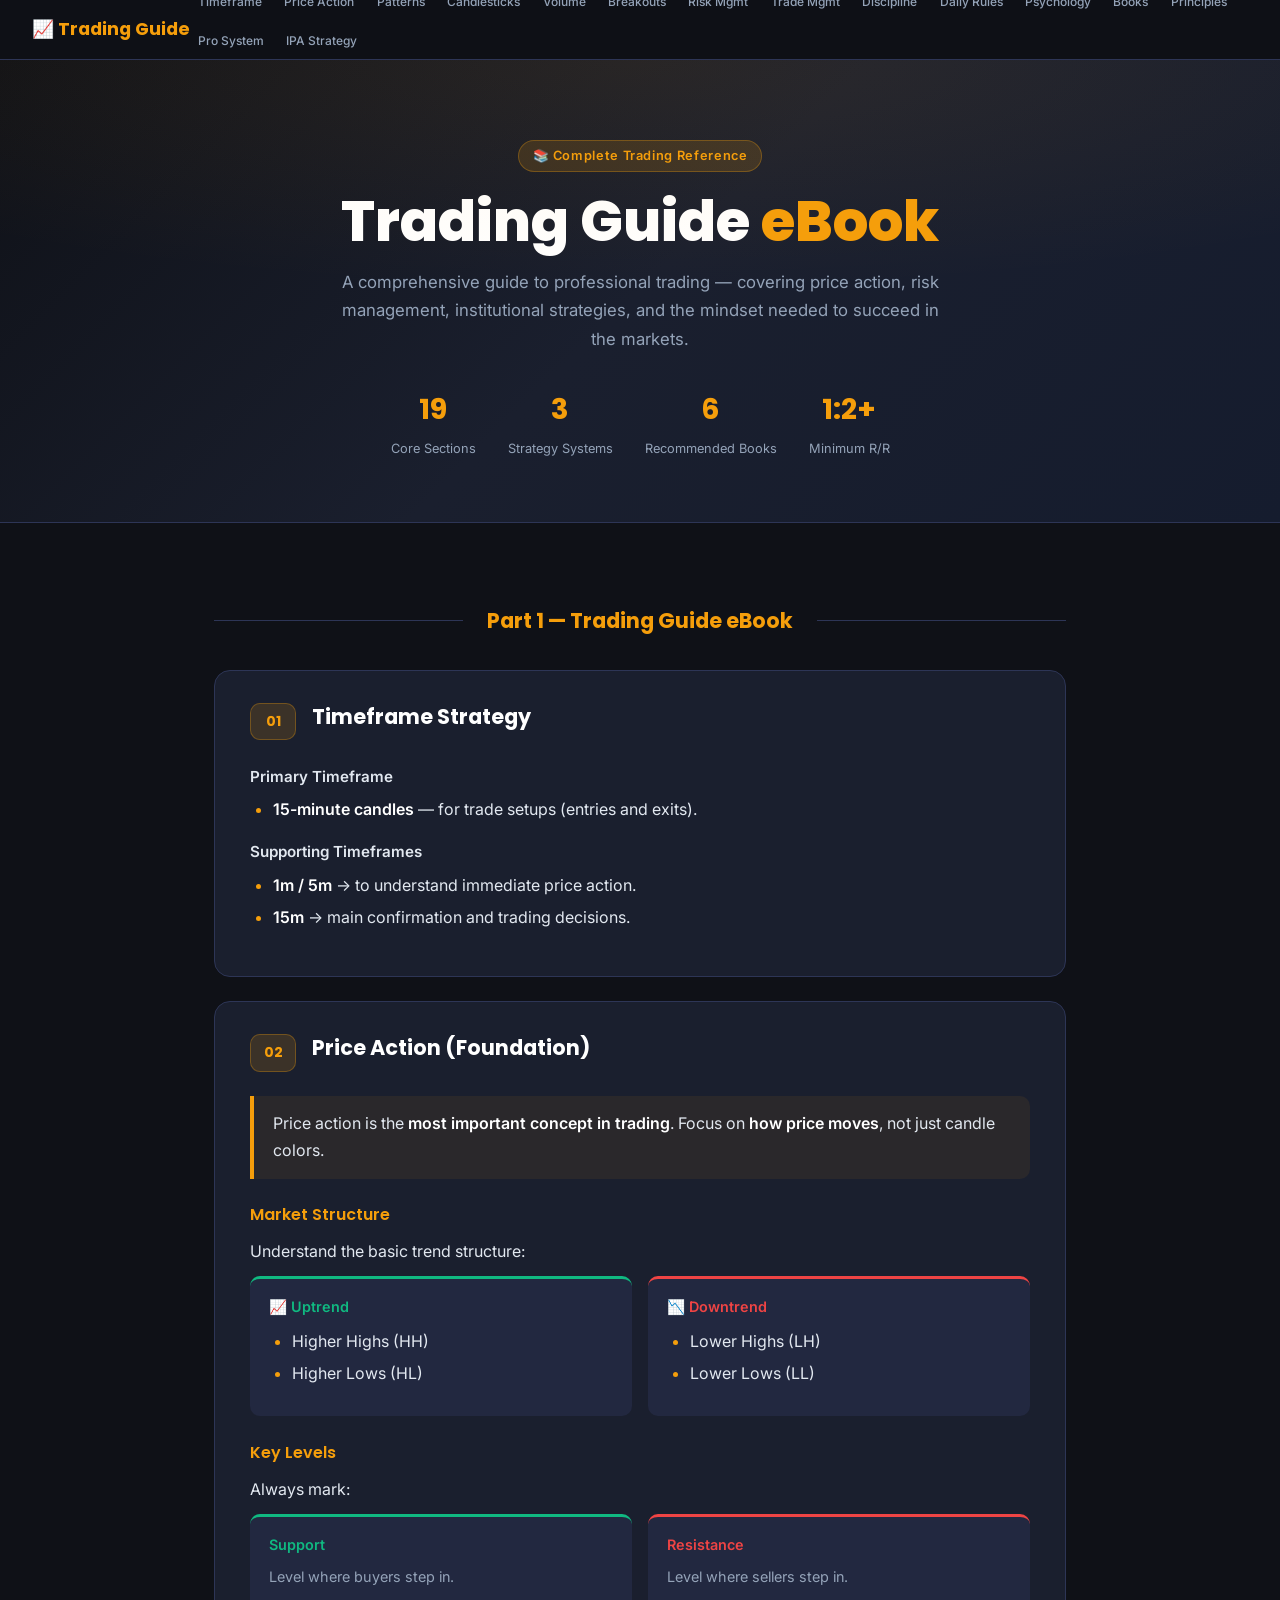
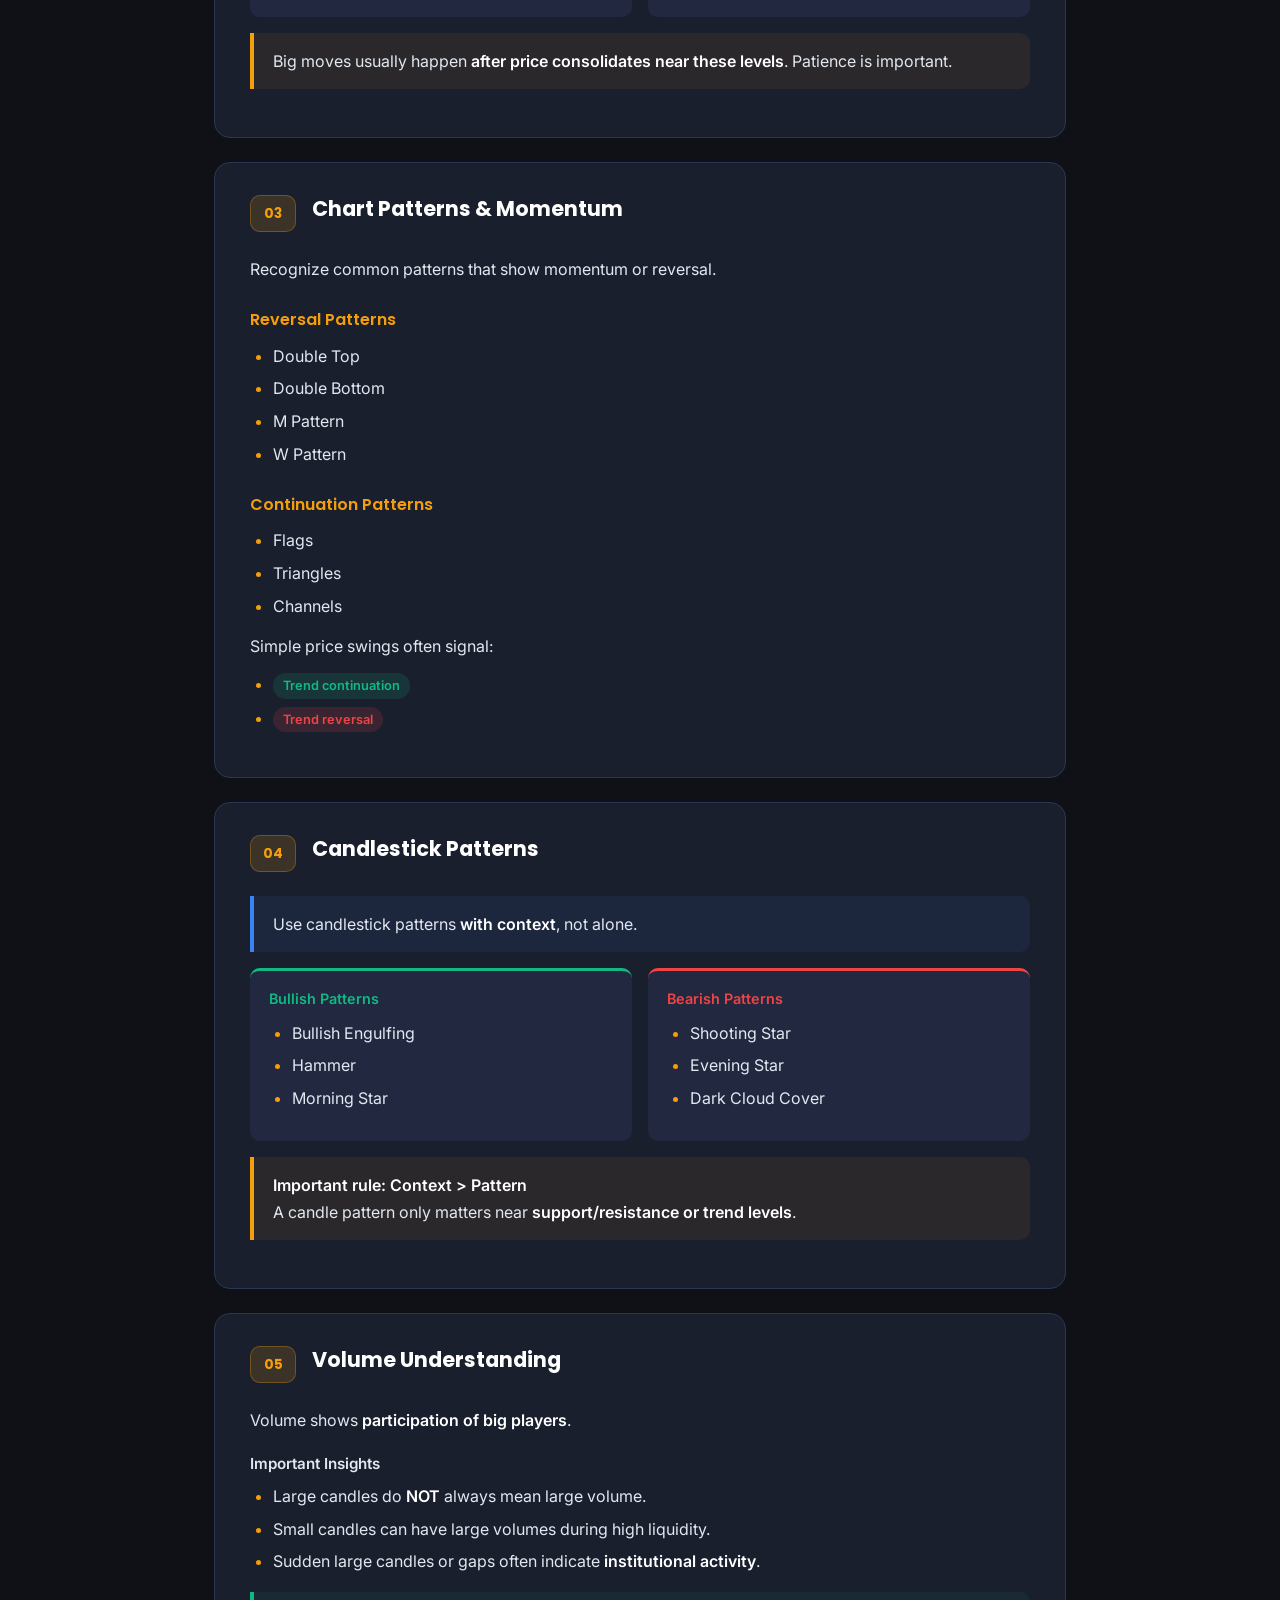
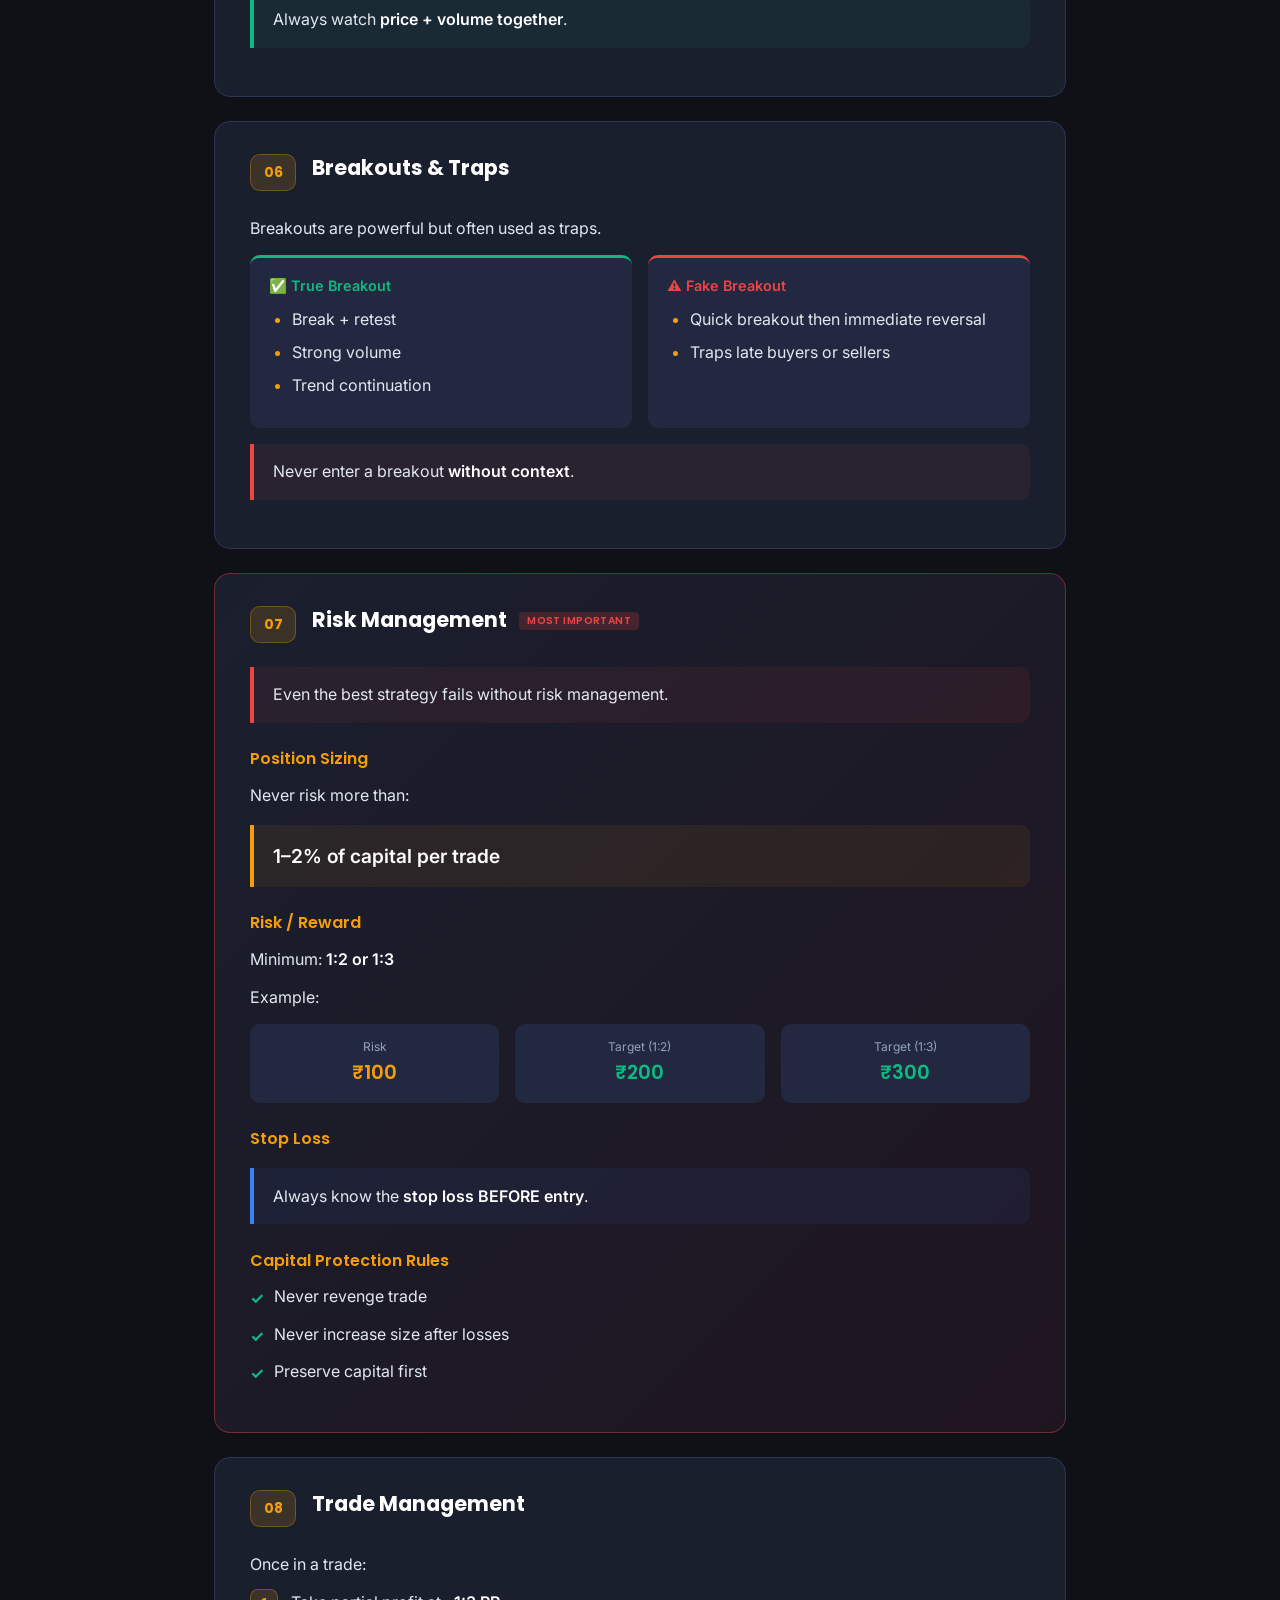
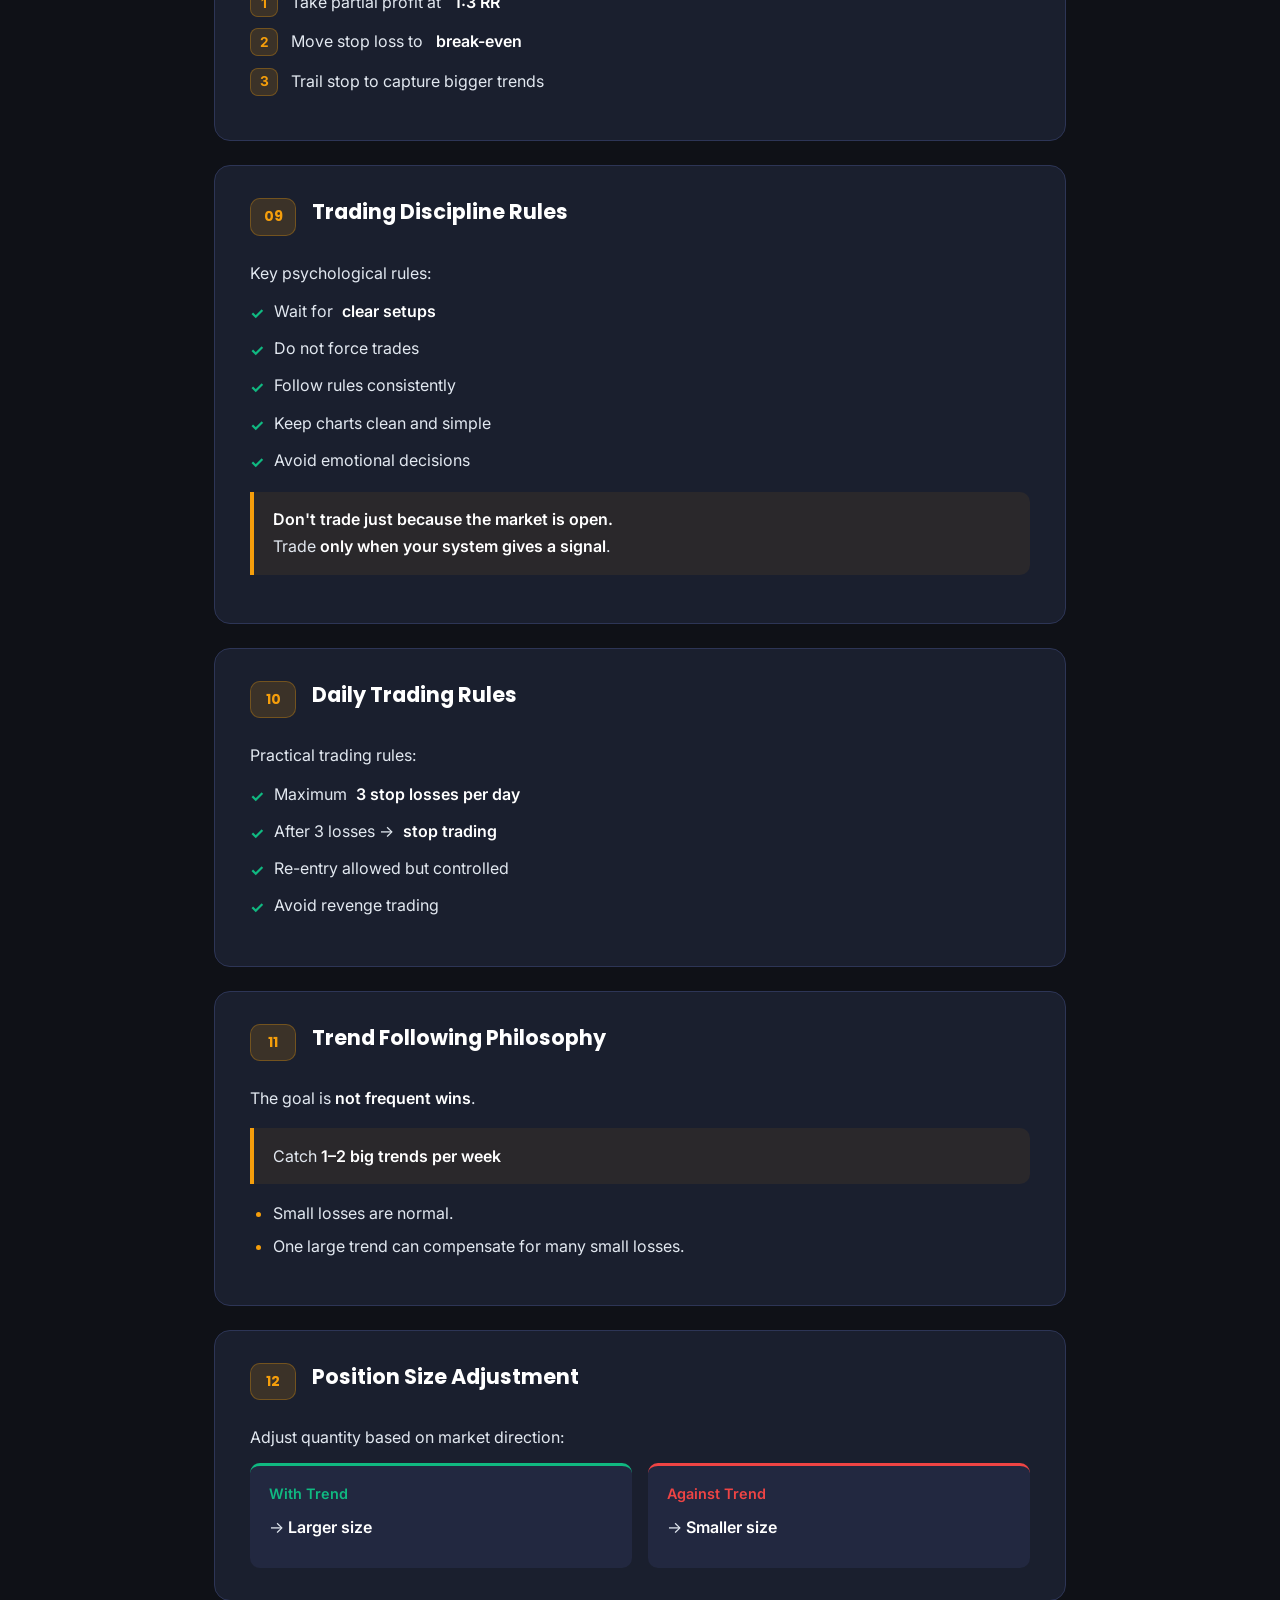
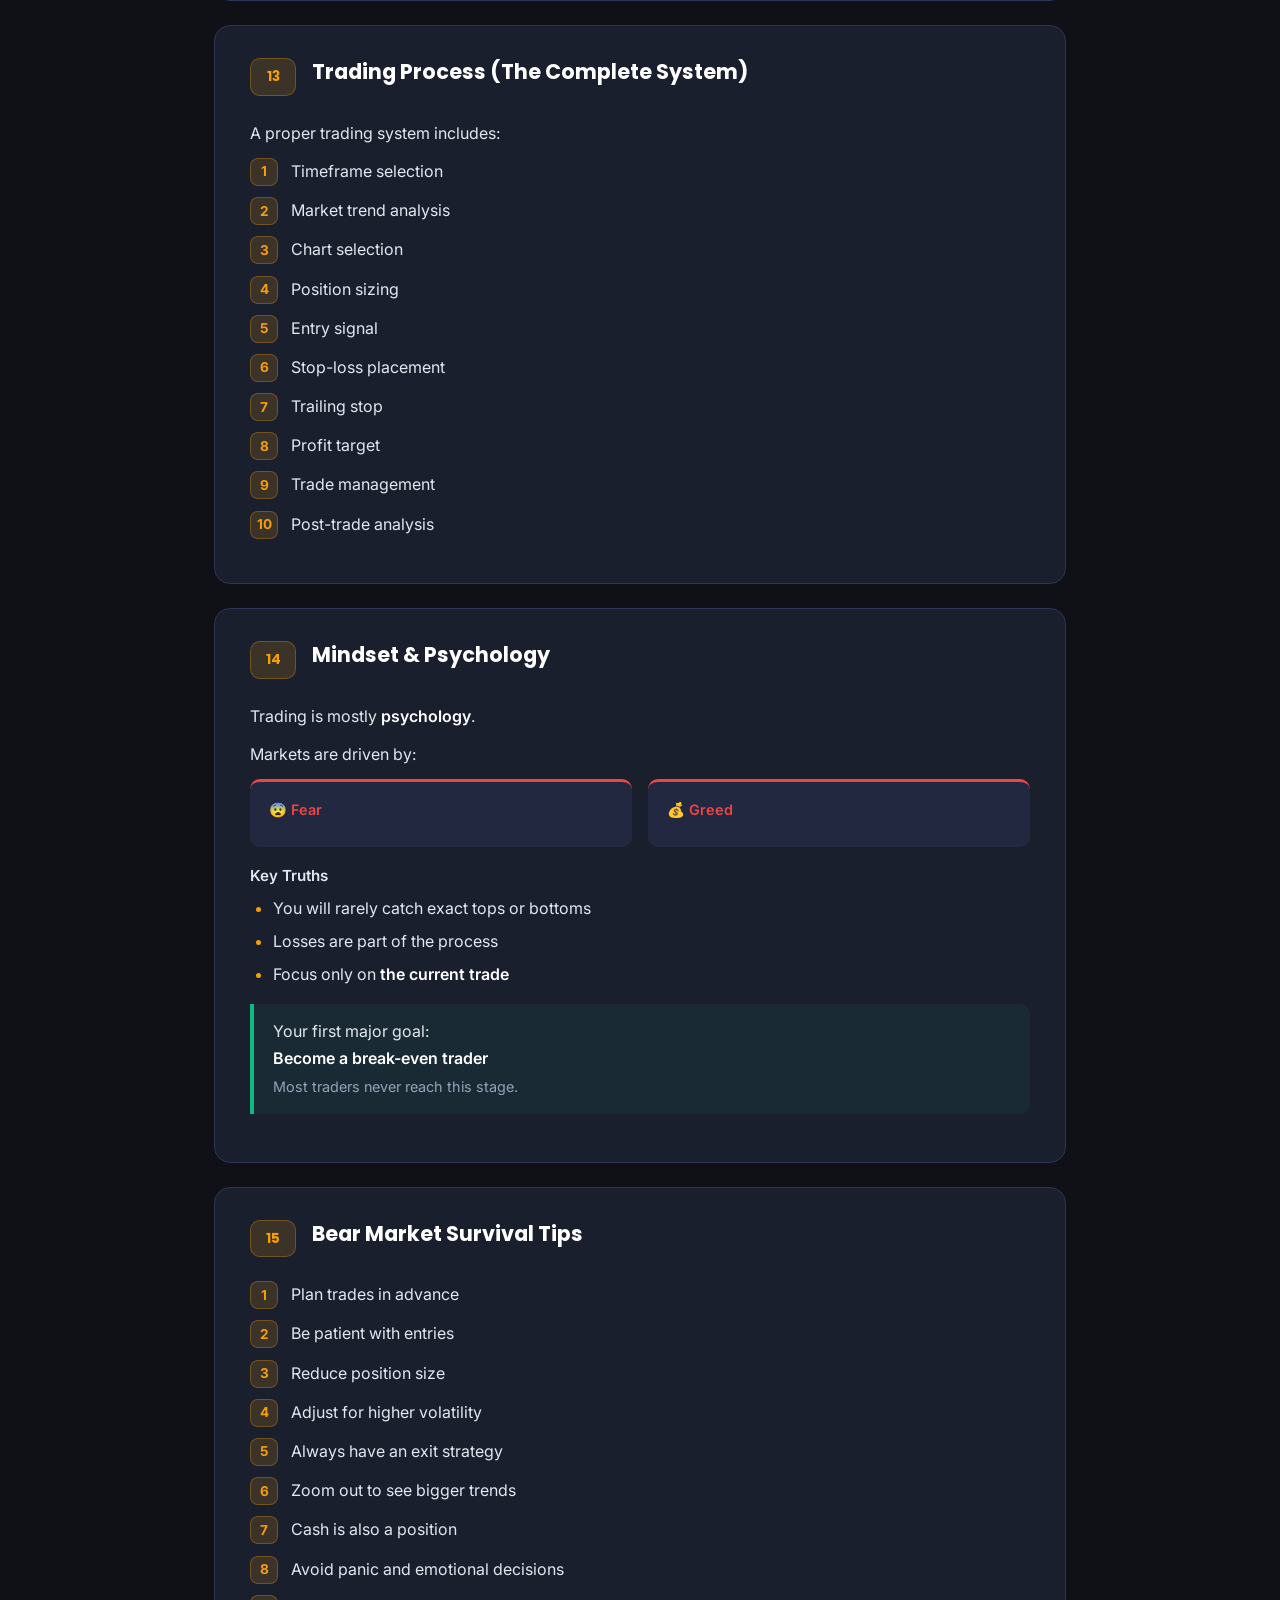
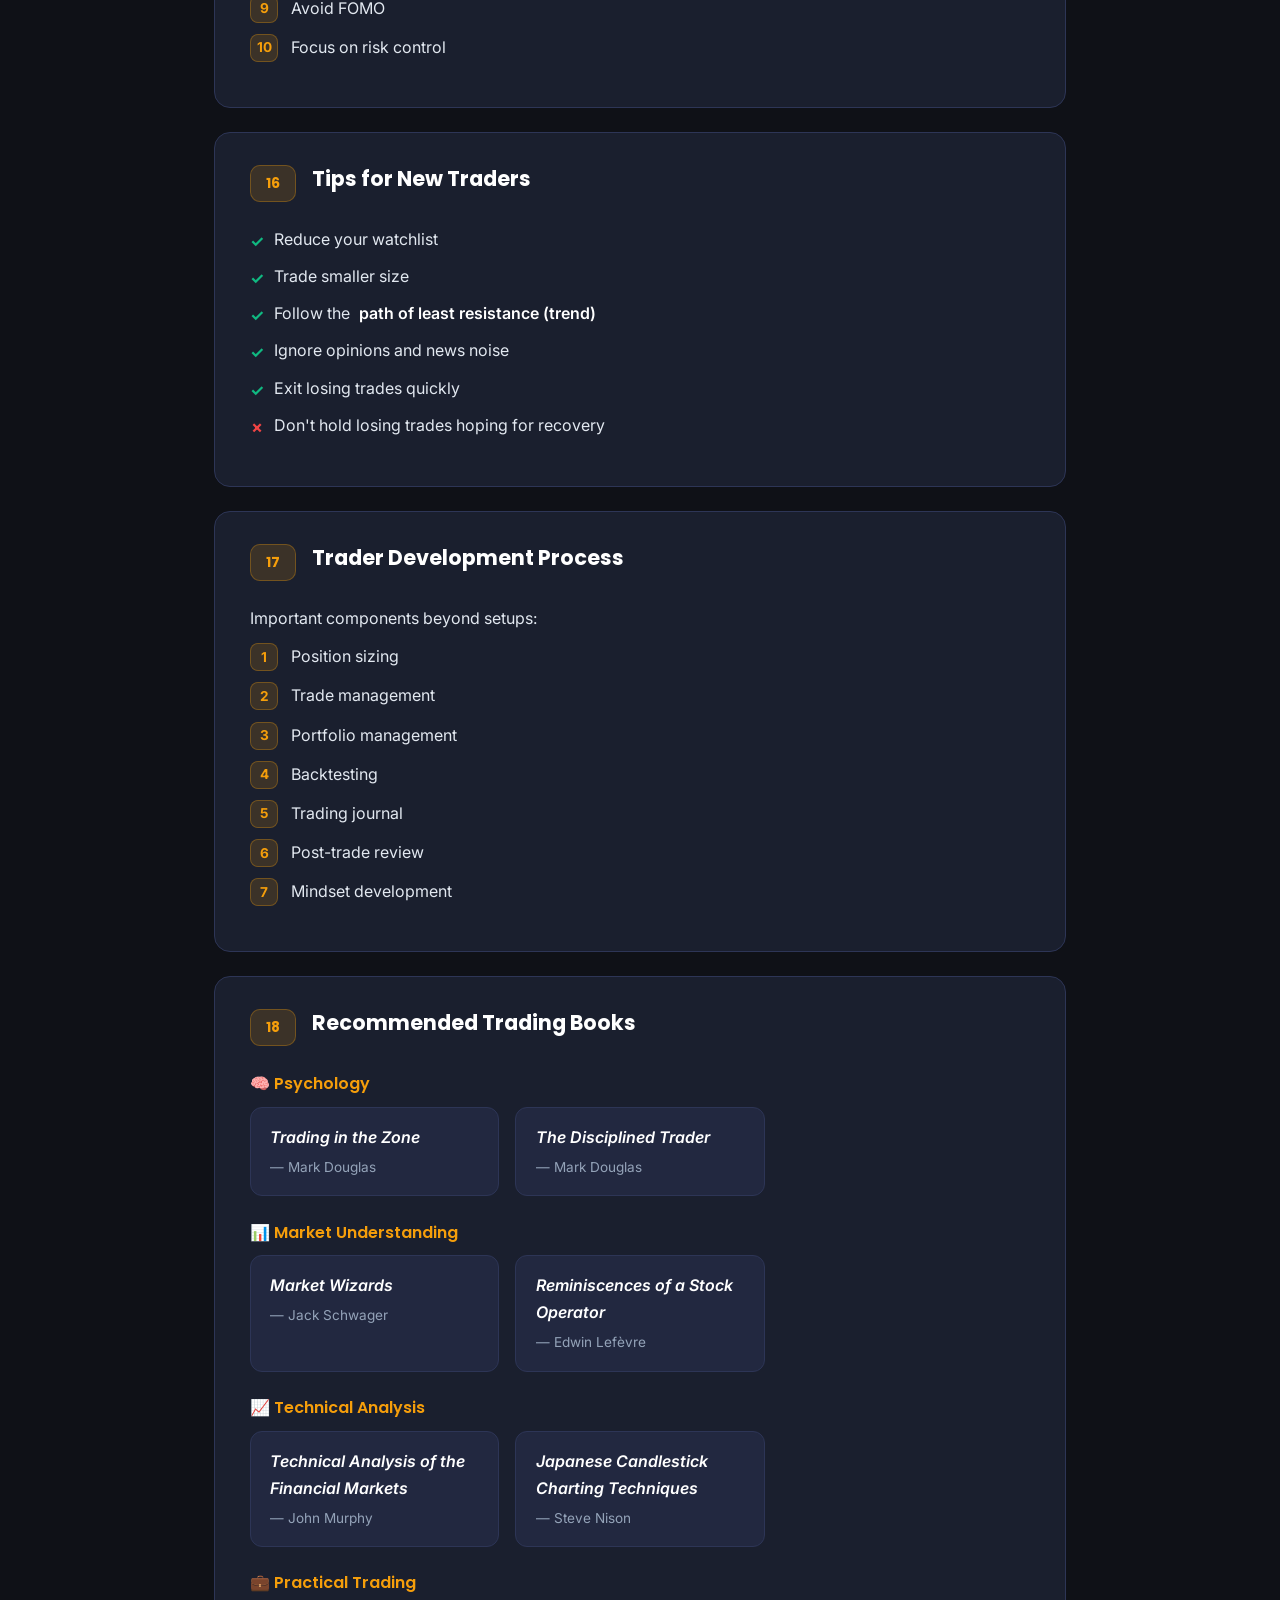
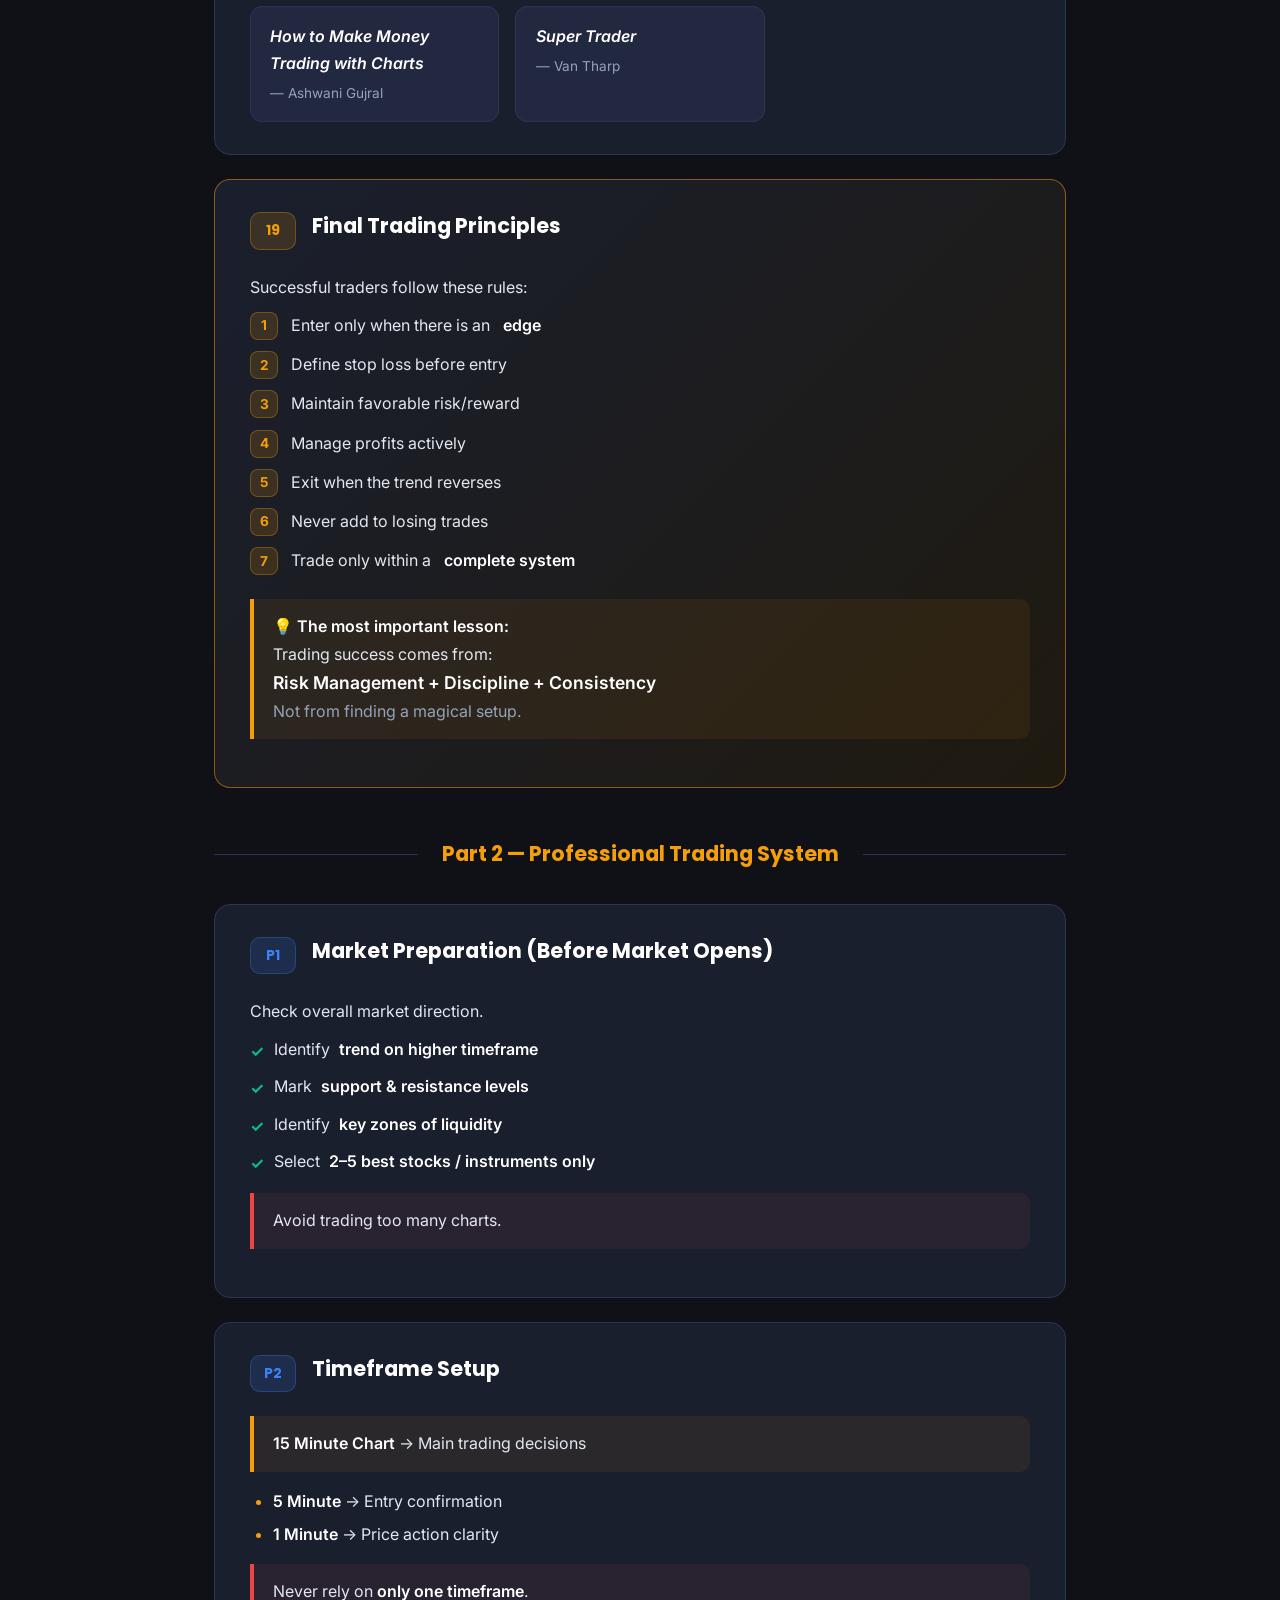
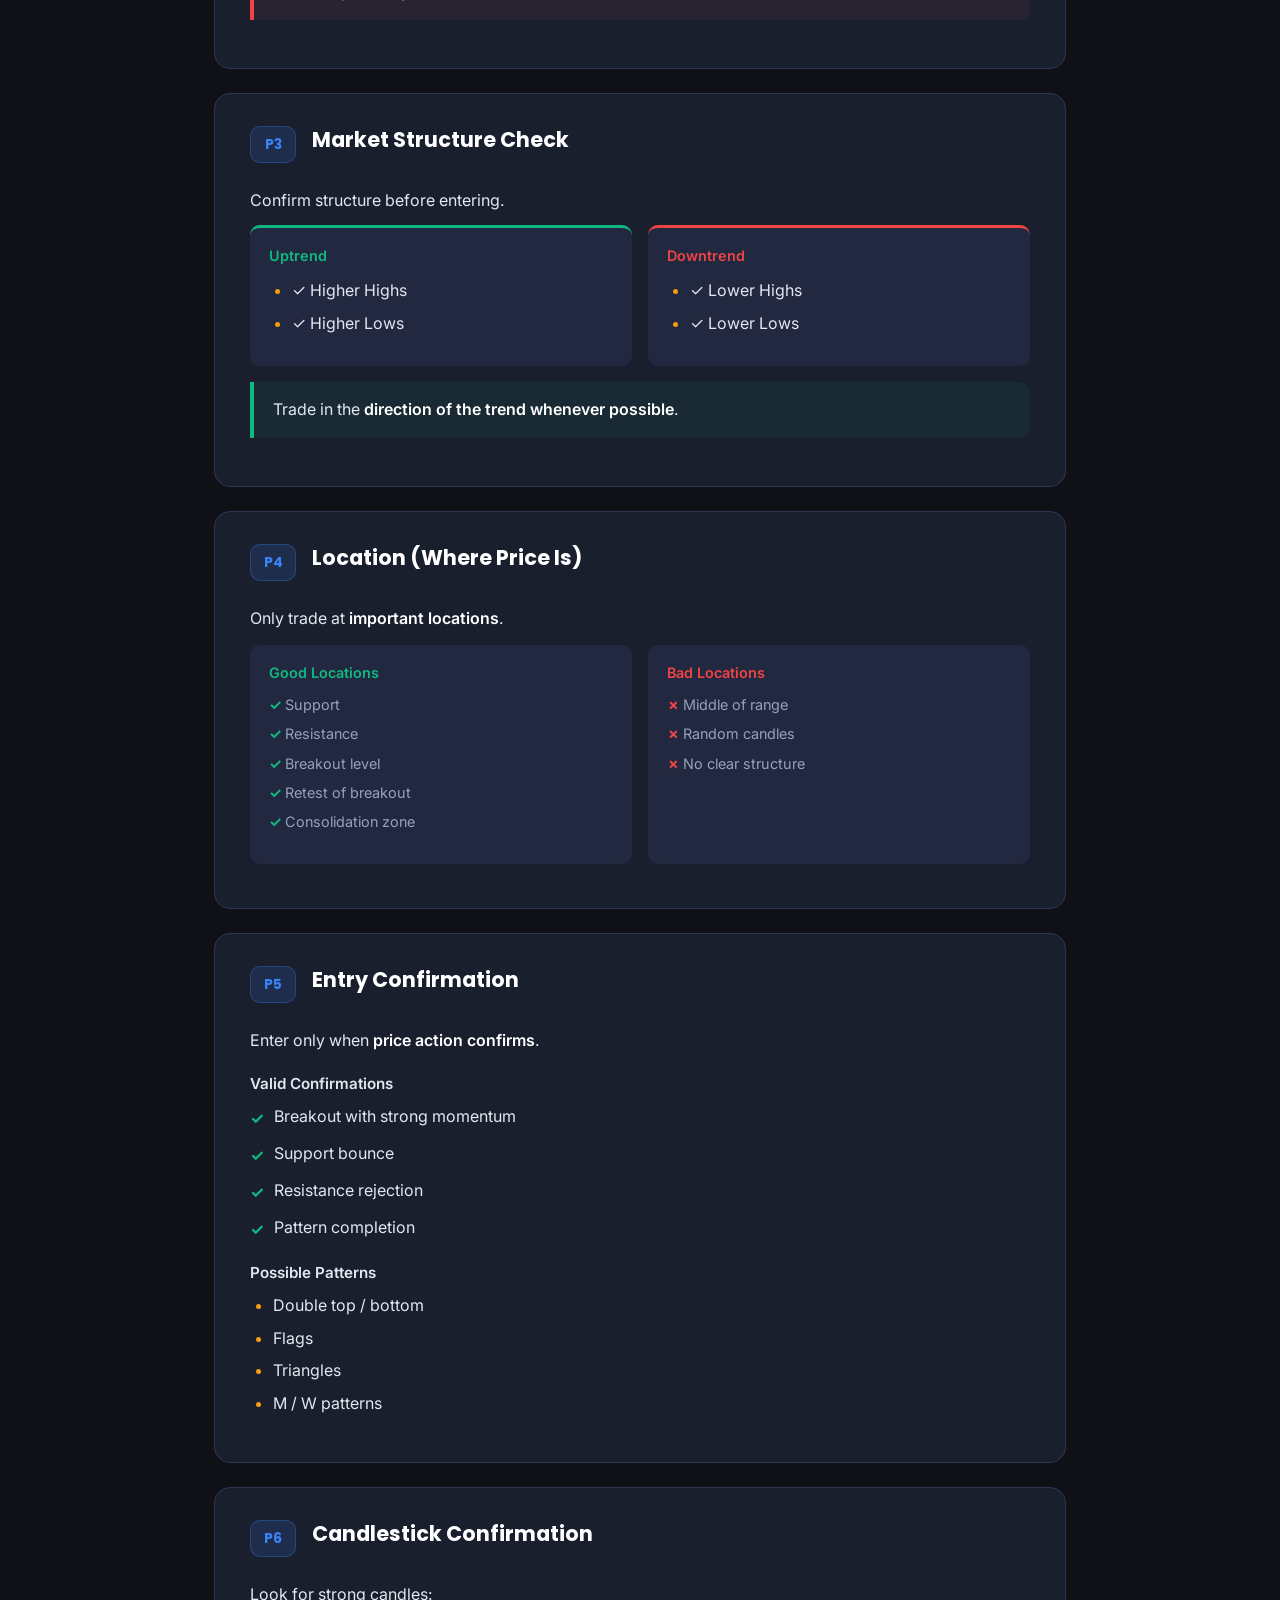
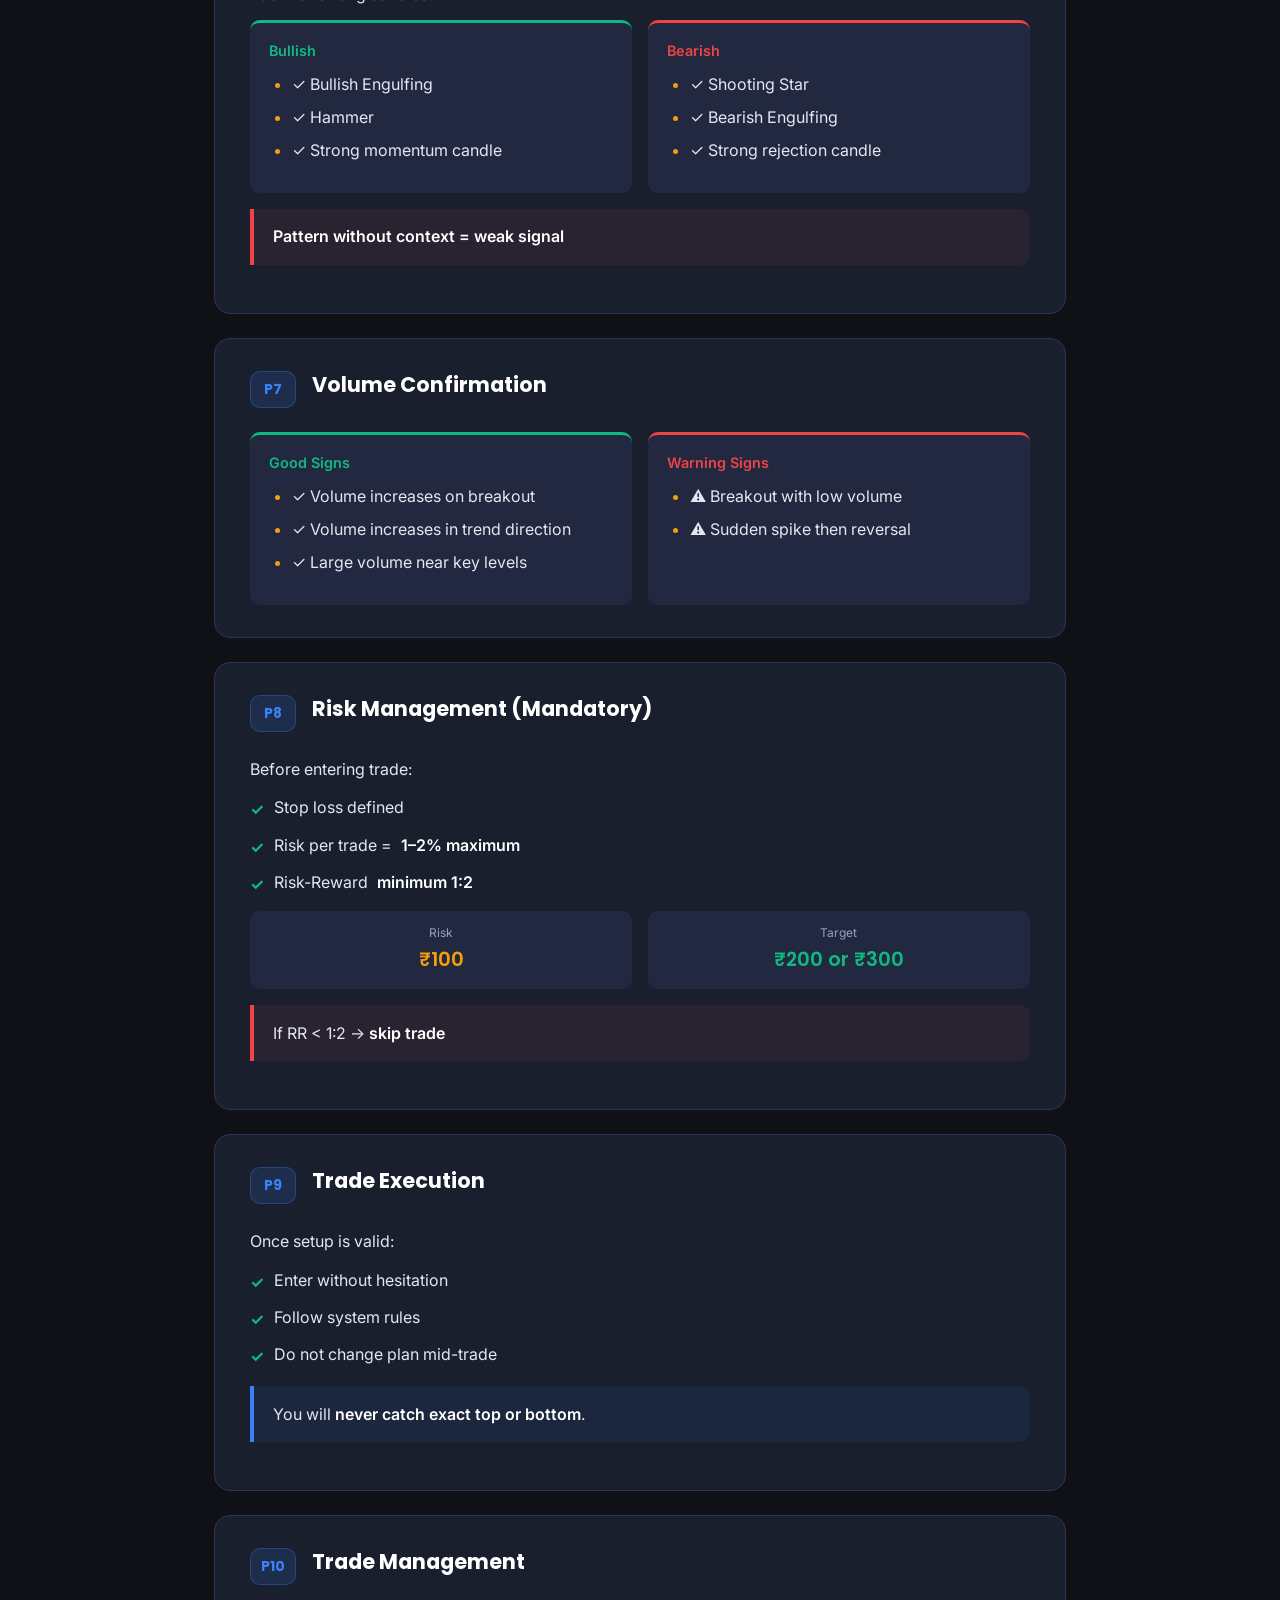
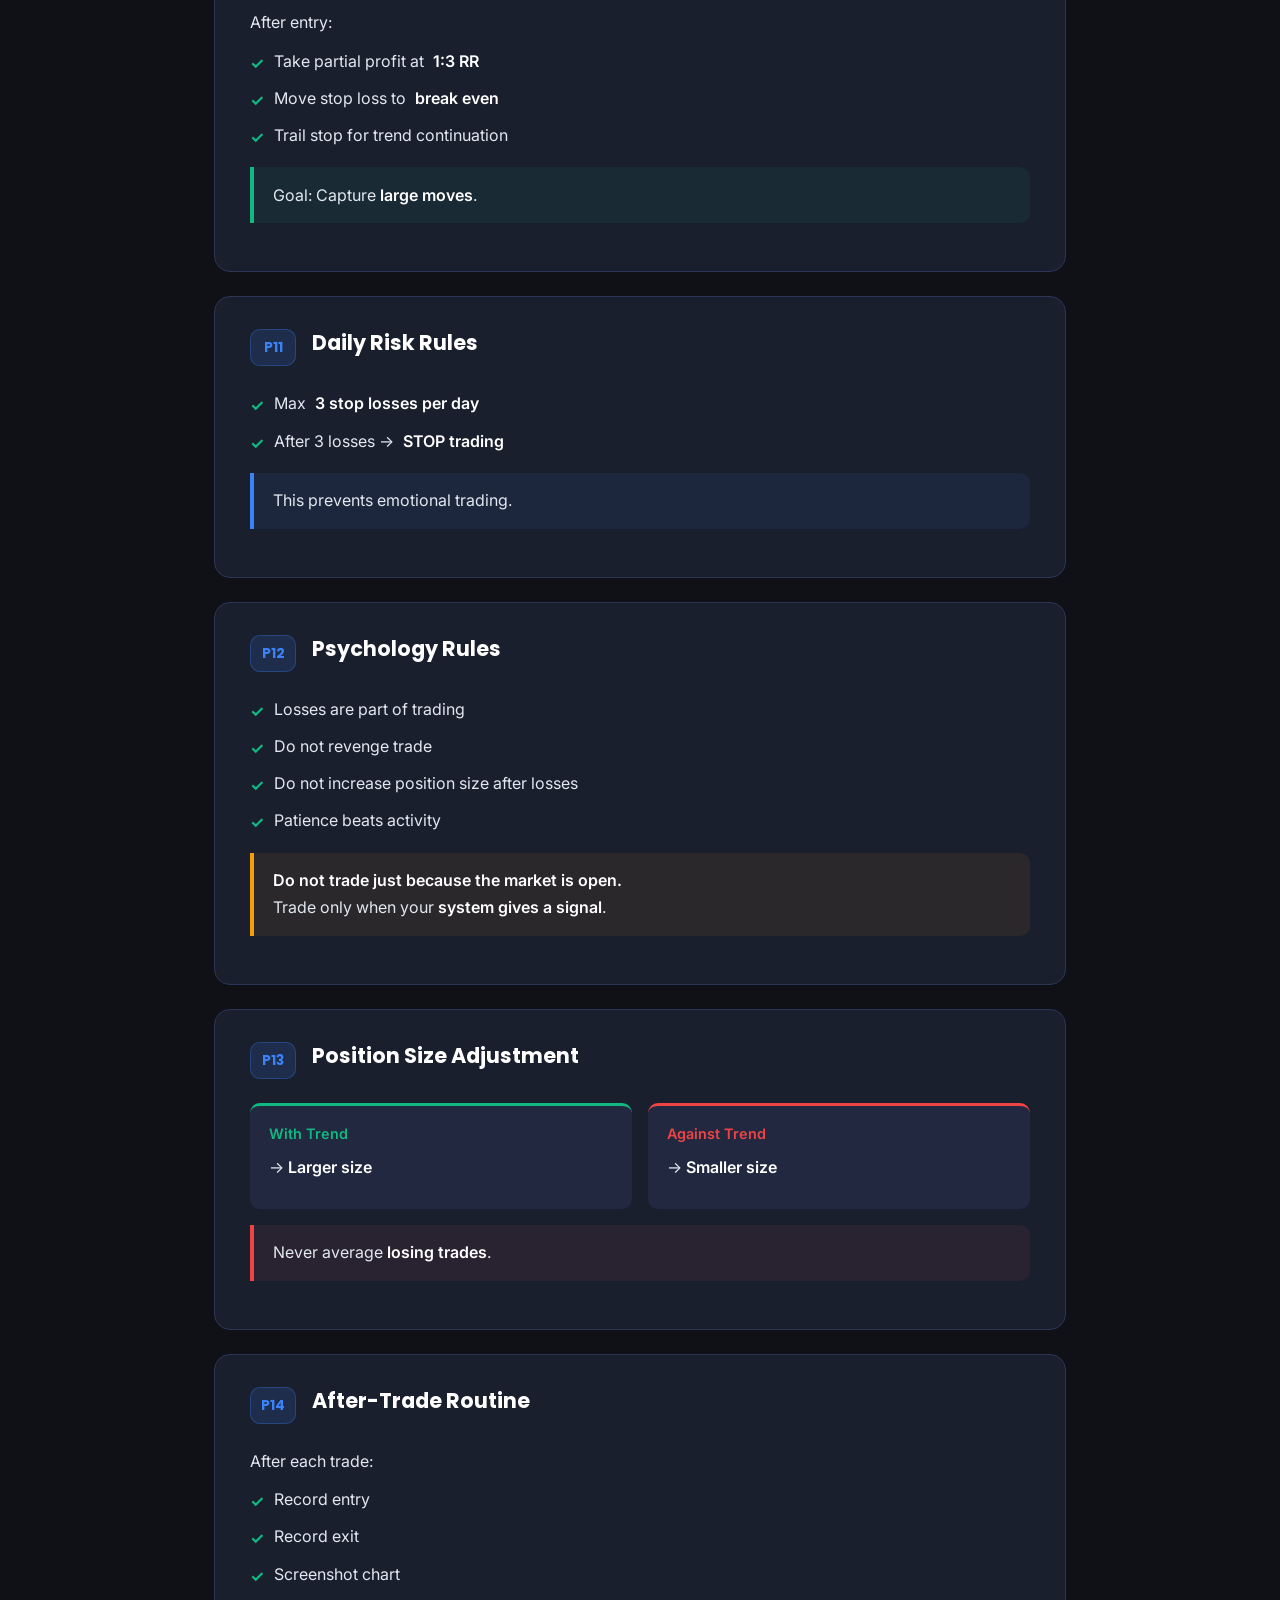
==== index.html @ 1abc73da "Update print statement from 'Hello' to 'Goodbye'" ====
<!DOCTYPE html>
<html lang="en">
<head>
  <meta charset="UTF-8" />
  <meta name="viewport" content="width=device-width, initial-scale=1.0" />
  <title>Trading Guide eBook</title>
  <link href="https://fonts.googleapis.com/css2?family=Inter:wght@300;400;500;600&family=Poppins:wght@600;700;800&display=swap" rel="stylesheet" />
  <style>
    *, *::before, *::after { box-sizing: border-box; margin: 0; padding: 0; }

    :root {
      --bg: #0f1117;
      --card: #1a1f2e;
      --card2: #222840;
      --gold: #f59e0b;
      --blue: #3b82f6;
      --green: #10b981;
      --red: #ef4444;
      --text: #e2e8f0;
      --muted: #94a3b8;
      --border: #2d3556;
    }

    html { scroll-behavior: smooth; }

    body {
      background: var(--bg);
      color: var(--text);
      font-family: 'Inter', sans-serif;
      font-size: 16px;
      line-height: 1.7;
    }

    /* ── NAV ─────────────────────────────────────── */
    nav {
      position: sticky; top: 0; z-index: 100;
      background: rgba(15,17,23,.95);
      backdrop-filter: blur(10px);
      border-bottom: 1px solid var(--border);
      padding: 0 2rem;
      display: flex; align-items: center; justify-content: space-between;
      height: 60px;
    }
    nav .brand {
      font-family: 'Poppins', sans-serif;
      font-weight: 700; font-size: 1.1rem;
      color: var(--gold); white-space: nowrap;
      text-decoration: none;
    }
    nav .nav-links {
      display: flex; gap: .4rem; flex-wrap: wrap;
      list-style: none; overflow-x: auto; padding: 4px 0;
    }
    nav .nav-links a {
      color: var(--muted); text-decoration: none;
      font-size: .75rem; font-weight: 500;
      padding: 4px 8px; border-radius: 6px;
      transition: all .2s; white-space: nowrap;
    }
    nav .nav-links a:hover { color: var(--gold); background: rgba(245,158,11,.1); }

    /* ── HERO ────────────────────────────────────── */
    .hero {
      background: linear-gradient(135deg, #0f1117 0%, #1a1f2e 50%, #151c2e 100%);
      padding: 80px 2rem 60px;
      text-align: center;
      border-bottom: 1px solid var(--border);
      position: relative; overflow: hidden;
    }
    .hero::before {
      content: '';
      position: absolute; inset: 0;
      background: radial-gradient(ellipse 80% 50% at 50% 0%, rgba(245,158,11,.08), transparent);
    }
    .hero-badge {
      display: inline-block;
      background: rgba(245,158,11,.15);
      color: var(--gold); font-size: .8rem; font-weight: 600;
      padding: 4px 14px; border-radius: 20px;
      border: 1px solid rgba(245,158,11,.3);
      margin-bottom: 1rem; letter-spacing: .05em;
    }
    .hero h1 {
      font-family: 'Poppins', sans-serif;
      font-size: clamp(2rem, 5vw, 3.5rem);
      font-weight: 800; color: #fff;
      line-height: 1.2; margin-bottom: .8rem;
    }
    .hero h1 span { color: var(--gold); }
    .hero p {
      color: var(--muted); max-width: 600px;
      margin: 0 auto 1.5rem; font-size: 1.05rem;
    }
    .hero-stats {
      display: flex; gap: 2rem; justify-content: center;
      flex-wrap: wrap; margin-top: 2rem;
    }
    .hero-stat { text-align: center; }
    .hero-stat strong { display: block; font-family: 'Poppins', sans-serif; font-size: 1.8rem; color: var(--gold); font-weight: 700; }
    .hero-stat span { font-size: .8rem; color: var(--muted); }

    /* ── MAIN WRAPPER ────────────────────────────── */
    main { max-width: 900px; margin: 0 auto; padding: 2rem 1.5rem 4rem; }

    /* ── PART DIVIDER ────────────────────────────── */
    .part-divider {
      text-align: center; margin: 3rem 0 2rem;
      position: relative;
    }
    .part-divider::before {
      content: ''; position: absolute;
      top: 50%; left: 0; right: 0; height: 1px;
      background: var(--border);
    }
    .part-divider span {
      position: relative; z-index: 1;
      background: var(--bg); padding: 0 1.5rem;
      font-family: 'Poppins', sans-serif; font-weight: 700;
      font-size: 1.3rem; color: var(--gold);
    }

    /* ── SECTION CARD ────────────────────────────── */
    .section-card {
      background: var(--card);
      border: 1px solid var(--border);
      border-radius: 16px;
      padding: 2rem 2.2rem;
      margin-bottom: 1.5rem;
      transition: border-color .2s;
    }
    .section-card:hover { border-color: rgba(245,158,11,.35); }
    .section-card.highlight {
      border-color: rgba(239,68,68,.4);
      background: linear-gradient(135deg, #1a1f2e, #1f1520);
    }
    .section-card.closing {
      border-color: rgba(245,158,11,.5);
      background: linear-gradient(135deg, #1a1f2e, #1f1a10);
    }

    /* Section header */
    .section-header {
      display: flex; align-items: flex-start; gap: 1rem;
      margin-bottom: 1.5rem;
    }
    .section-badge {
      flex-shrink: 0;
      background: rgba(245,158,11,.15);
      color: var(--gold); border: 1px solid rgba(245,158,11,.3);
      font-family: 'Poppins', sans-serif; font-weight: 700;
      font-size: .85rem; padding: 6px 10px; border-radius: 10px;
      min-width: 46px; text-align: center;
    }
    .section-title {
      font-family: 'Poppins', sans-serif;
      font-weight: 700; font-size: 1.3rem; color: #fff;
      line-height: 1.3;
    }
    .section-title .tag {
      display: inline-block; margin-left: .5rem;
      background: rgba(239,68,68,.2); color: var(--red);
      font-size: .65rem; padding: 2px 8px; border-radius: 4px;
      vertical-align: middle; font-weight: 600; letter-spacing: .04em;
      text-transform: uppercase;
    }

    /* Subsection heading */
    .sub-heading {
      font-family: 'Poppins', sans-serif; font-weight: 600;
      font-size: 1rem; color: var(--gold);
      margin: 1.4rem 0 .6rem;
    }
    .sub-heading-sm {
      font-weight: 600; font-size: .95rem;
      color: var(--text); margin: 1rem 0 .4rem;
    }

    p { margin-bottom: .7rem; color: var(--text); }

    strong, b { color: #fff; font-weight: 600; }

    em, i { font-style: italic; color: var(--muted); }

    /* Lists */
    ul, ol {
      padding-left: 1.4rem; margin-bottom: .8rem;
    }
    li { margin-bottom: .35rem; color: var(--text); }
    li::marker { color: var(--gold); }
    ol li::marker { color: var(--gold); font-weight: 600; }

    /* ── CALLOUT BOXES ───────────────────────────── */
    .callout {
      border-left: 4px solid var(--gold);
      background: rgba(245,158,11,.07);
      padding: .9rem 1.2rem; border-radius: 0 10px 10px 0;
      margin: 1rem 0;
    }
    .callout.blue {
      border-color: var(--blue); background: rgba(59,130,246,.07);
    }
    .callout.red {
      border-color: var(--red); background: rgba(239,68,68,.07);
    }
    .callout.green {
      border-color: var(--green); background: rgba(16,185,129,.07);
    }
    .callout p { margin: 0; }

    /* ── BADGES ──────────────────────────────────── */
    .badge {
      display: inline-block; padding: 2px 10px;
      border-radius: 20px; font-size: .8rem; font-weight: 600;
    }
    .badge-green { background: rgba(16,185,129,.15); color: var(--green); }
    .badge-red   { background: rgba(239,68,68,.15);  color: var(--red); }
    .badge-gold  { background: rgba(245,158,11,.15); color: var(--gold); }
    .badge-blue  { background: rgba(59,130,246,.15); color: var(--blue); }

    /* ── FORMULA FLOW ────────────────────────────── */
    .formula {
      display: flex; flex-direction: column; align-items: center;
      gap: .3rem; padding: 1.5rem; background: var(--card2);
      border-radius: 12px; margin: 1rem 0;
    }
    .formula-step {
      background: rgba(245,158,11,.1); border: 1px solid rgba(245,158,11,.25);
      color: var(--gold); font-weight: 600; padding: 8px 20px;
      border-radius: 8px; font-size: .95rem; width: 100%; text-align: center;
      max-width: 300px;
    }
    .formula-arrow { color: var(--muted); font-size: 1.2rem; }

    /* ── BOOK GRID ───────────────────────────────── */
    .book-grid {
      display: grid; grid-template-columns: repeat(auto-fill, minmax(220px, 1fr));
      gap: 1rem; margin-top: .5rem;
    }
    .book-card {
      background: var(--card2); border: 1px solid var(--border);
      border-radius: 12px; padding: 1rem 1.2rem;
      transition: border-color .2s;
    }
    .book-card:hover { border-color: var(--gold); }
    .book-card .book-title { font-weight: 600; color: #fff; margin-bottom: .3rem; font-style: italic; }
    .book-card .book-author { color: var(--muted); font-size: .85rem; }

    /* ── CHECKLIST ───────────────────────────────── */
    .checklist { list-style: none; padding: 0; }
    .checklist li { display: flex; align-items: flex-start; gap: .6rem; margin-bottom: .5rem; }
    .checklist li::before {
      content: '✓'; color: var(--green); font-weight: 700;
      flex-shrink: 0; margin-top: 2px;
    }
    .checklist li.bad::before { content: '✗'; color: var(--red); }
    .checklist li.warn::before { content: '⚠'; color: var(--gold); }

    /* ── DIVIDER ─────────────────────────────────── */
    .divider {
      border: none; height: 1px;
      background: linear-gradient(to right, transparent, var(--border), transparent);
      margin: 2rem 0;
    }

    /* ── LOCATION TABLE ──────────────────────────── */
    .loc-table { display: grid; grid-template-columns: 1fr 1fr; gap: 1rem; margin: .8rem 0; }
    .loc-box { background: var(--card2); border-radius: 10px; padding: 1rem 1.2rem; }
    .loc-box h4 { margin-bottom: .5rem; font-size: .9rem; font-weight: 600; }
    .loc-box.good h4 { color: var(--green); }
    .loc-box.bad  h4 { color: var(--red); }
    .loc-box ul { list-style: none; padding: 0; }
    .loc-box ul li { font-size: .9rem; color: var(--muted); margin-bottom: .3rem; }
    .loc-box.good ul li::before { content: '✓ '; color: var(--green); font-weight: 700; }
    .loc-box.bad  ul li::before { content: '✗ '; color: var(--red); font-weight: 700; }

    /* ── CANDLE PATTERN ───────────────────────��──── */
    .candle-grid { display: grid; grid-template-columns: 1fr 1fr; gap: 1rem; }
    .candle-box { background: var(--card2); border-radius: 10px; padding: 1rem 1.2rem; }
    .candle-box.bull { border-top: 3px solid var(--green); }
    .candle-box.bear { border-top: 3px solid var(--red); }
    .candle-box h4 { margin-bottom: .5rem; font-size: .9rem; font-weight: 600; }
    .candle-box.bull h4 { color: var(--green); }
    .candle-box.bear h4 { color: var(--red); }

    /* ── IMAGE WRAPPER ───────────────────────────── */
    .img-wrap {
      border-radius: 12px; overflow: hidden;
      border: 1px solid var(--border); margin: 1rem 0;
      background: var(--card2);
    }
    .img-wrap img { width: 100%; height: auto; display: block; }

    /* ── NUMBERED STEPS ──────────────────────────── */
    .steps { list-style: none; padding: 0; counter-reset: steps; }
    .steps li {
      counter-increment: steps;
      display: flex; align-items: flex-start; gap: .8rem;
      margin-bottom: .7rem; color: var(--text);
    }
    .steps li::before {
      content: counter(steps);
      background: rgba(245,158,11,.15); color: var(--gold);
      border: 1px solid rgba(245,158,11,.3);
      min-width: 28px; height: 28px; border-radius: 8px;
      display: flex; align-items: center; justify-content: center;
      font-weight: 700; font-size: .85rem; flex-shrink: 0;
    }

    /* ── RR EXAMPLE ──────────────────────────────── */
    .rr-box {
      display: flex; gap: 1rem; flex-wrap: wrap; margin: .8rem 0;
    }
    .rr-item {
      flex: 1; min-width: 120px;
      background: var(--card2); border-radius: 10px;
      padding: .8rem 1rem; text-align: center;
    }
    .rr-item span { display: block; font-size: .75rem; color: var(--muted); }
    .rr-item strong { font-family: 'Poppins', sans-serif; font-size: 1.2rem; color: var(--gold); }
    .rr-item.target strong { color: var(--green); }

    /* ── FOOTER ──────────────────────────────────── */
    footer {
      text-align: center; padding: 2rem 1rem;
      border-top: 1px solid var(--border);
      color: var(--muted); font-size: .85rem;
    }
    footer strong { color: var(--gold); }

    /* ── RESPONSIVE ──────────────────────────────── */
    @media (max-width: 640px) {
      nav .nav-links { display: none; }
      .section-card { padding: 1.4rem 1.2rem; }
      .candle-grid, .loc-table { grid-template-columns: 1fr; }
      .hero { padding: 50px 1.2rem 40px; }
    }
  </style>
</head>
<body>

<!-- ══════════ NAV ══════════ -->
<nav>
  <a class="brand" href="#">📈 Trading Guide</a>
  <ul class="nav-links">
    <li><a href="#s1">Timeframe</a></li>
    <li><a href="#s2">Price Action</a></li>
    <li><a href="#s3">Patterns</a></li>
    <li><a href="#s4">Candlesticks</a></li>
    <li><a href="#s5">Volume</a></li>
    <li><a href="#s6">Breakouts</a></li>
    <li><a href="#s7">Risk Mgmt</a></li>
    <li><a href="#s8">Trade Mgmt</a></li>
    <li><a href="#s9">Discipline</a></li>
    <li><a href="#s10">Daily Rules</a></li>
    <li><a href="#s14">Psychology</a></li>
    <li><a href="#s18">Books</a></li>
    <li><a href="#s19">Principles</a></li>
    <li><a href="#pts">Pro System</a></li>
    <li><a href="#ipa">IPA Strategy</a></li>
  </ul>
</nav>

<!-- ══════════ HERO ══════════ -->
<header class="hero">
  <div class="hero-badge">📚 Complete Trading Reference</div>
  <h1>Trading Guide <span>eBook</span></h1>
  <p>A comprehensive guide to professional trading — covering price action, risk management, institutional strategies, and the mindset needed to succeed in the markets.</p>
  <div class="hero-stats">
    <div class="hero-stat"><strong>19</strong><span>Core Sections</span></div>
    <div class="hero-stat"><strong>3</strong><span>Strategy Systems</span></div>
    <div class="hero-stat"><strong>6</strong><span>Recommended Books</span></div>
    <div class="hero-stat"><strong>1:2+</strong><span>Minimum R/R</span></div>
  </div>
</header>

<!-- ══════════ MAIN ══════════ -->
<main>

  <div class="part-divider"><span>Part 1 — Trading Guide eBook</span></div>

  <!-- S1 -->
  <section class="section-card" id="s1">
    <div class="section-header">
      <div class="section-badge">01</div>
      <div class="section-title">Timeframe Strategy</div>
    </div>

    <p class="sub-heading-sm">Primary Timeframe</p>
    <ul>
      <li><strong>15-minute candles</strong> — for trade setups (entries and exits).</li>
    </ul>

    <p class="sub-heading-sm">Supporting Timeframes</p>
    <ul>
      <li><strong>1m / 5m</strong> → to understand immediate price action.</li>
      <li><strong>15m</strong> → main confirmation and trading decisions.</li>
    </ul>
  </section>

  <!-- S2 -->
  <section class="section-card" id="s2">
    <div class="section-header">
      <div class="section-badge">02</div>
      <div class="section-title">Price Action (Foundation)</div>
    </div>

    <div class="callout">
      <p>Price action is the <strong>most important concept in trading</strong>. Focus on <strong>how price moves</strong>, not just candle colors.</p>
    </div>

    <p class="sub-heading">Market Structure</p>
    <p>Understand the basic trend structure:</p>
    <div class="candle-grid">
      <div class="candle-box bull">
        <h4>📈 Uptrend</h4>
        <ul>
          <li>Higher Highs (HH)</li>
          <li>Higher Lows (HL)</li>
        </ul>
      </div>
      <div class="candle-box bear">
        <h4>📉 Downtrend</h4>
        <ul>
          <li>Lower Highs (LH)</li>
          <li>Lower Lows (LL)</li>
        </ul>
      </div>
    </div>

    <p class="sub-heading">Key Levels</p>
    <p>Always mark:</p>
    <div class="candle-grid">
      <div class="candle-box bull">
        <h4>Support</h4>
        <p style="font-size:.9rem;color:var(--muted)">Level where buyers step in.</p>
      </div>
      <div class="candle-box bear">
        <h4>Resistance</h4>
        <p style="font-size:.9rem;color:var(--muted)">Level where sellers step in.</p>
      </div>
    </div>

    <div class="callout" style="margin-top:1rem">
      <p>Big moves usually happen <strong>after price consolidates near these levels</strong>. Patience is important.</p>
    </div>
  </section>

  <!-- S3 -->
  <section class="section-card" id="s3">
    <div class="section-header">
      <div class="section-badge">03</div>
      <div class="section-title">Chart Patterns &amp; Momentum</div>
    </div>
    <p>Recognize common patterns that show momentum or reversal.</p>

    <p class="sub-heading">Reversal Patterns</p>
    <ul>
      <li>Double Top</li>
      <li>Double Bottom</li>
      <li>M Pattern</li>
      <li>W Pattern</li>
    </ul>

    <p class="sub-heading">Continuation Patterns</p>
    <ul>
      <li>Flags</li>
      <li>Triangles</li>
      <li>Channels</li>
    </ul>

    <p>Simple price swings often signal:</p>
    <ul>
      <li><span class="badge badge-green">Trend continuation</span></li>
      <li><span class="badge badge-red">Trend reversal</span></li>
    </ul>
  </section>

  <!-- S4 -->
  <section class="section-card" id="s4">
    <div class="section-header">
      <div class="section-badge">04</div>
      <div class="section-title">Candlestick Patterns</div>
    </div>

    <div class="callout blue">
      <p>Use candlestick patterns <strong>with context</strong>, not alone.</p>
    </div>

    <div class="candle-grid" style="margin-top:1rem">
      <div class="candle-box bull">
        <h4>Bullish Patterns</h4>
        <ul>
          <li>Bullish Engulfing</li>
          <li>Hammer</li>
          <li>Morning Star</li>
        </ul>
      </div>
      <div class="candle-box bear">
        <h4>Bearish Patterns</h4>
        <ul>
          <li>Shooting Star</li>
          <li>Evening Star</li>
          <li>Dark Cloud Cover</li>
        </ul>
      </div>
    </div>

    <div class="callout" style="margin-top:1rem">
      <p><strong>Important rule: Context &gt; Pattern</strong><br/>
      A candle pattern only matters near <strong>support/resistance or trend levels</strong>.</p>
    </div>
  </section>

  <!-- S5 -->
  <section class="section-card" id="s5">
    <div class="section-header">
      <div class="section-badge">05</div>
      <div class="section-title">Volume Understanding</div>
    </div>
    <p>Volume shows <strong>participation of big players</strong>.</p>

    <p class="sub-heading-sm">Important Insights</p>
    <ul>
      <li>Large candles do <strong>NOT</strong> always mean large volume.</li>
      <li>Small candles can have large volumes during high liquidity.</li>
      <li>Sudden large candles or gaps often indicate <strong>institutional activity</strong>.</li>
    </ul>

    <div class="callout green">
      <p>Always watch <strong>price + volume together</strong>.</p>
    </div>
  </section>

  <!-- S6 -->
  <section class="section-card" id="s6">
    <div class="section-header">
      <div class="section-badge">06</div>
      <div class="section-title">Breakouts &amp; Traps</div>
    </div>
    <p>Breakouts are powerful but often used as traps.</p>

    <div class="candle-grid" style="margin-top:.8rem">
      <div class="candle-box bull">
        <h4>✅ True Breakout</h4>
        <ul>
          <li>Break + retest</li>
          <li>Strong volume</li>
          <li>Trend continuation</li>
        </ul>
      </div>
      <div class="candle-box bear">
        <h4>⚠️ Fake Breakout</h4>
        <ul>
          <li>Quick breakout then immediate reversal</li>
          <li>Traps late buyers or sellers</li>
        </ul>
      </div>
    </div>

    <div class="callout red" style="margin-top:1rem">
      <p>Never enter a breakout <strong>without context</strong>.</p>
    </div>
  </section>

  <!-- S7 -->
  <section class="section-card highlight" id="s7">
    <div class="section-header">
      <div class="section-badge">07</div>
      <div class="section-title">Risk Management <span class="tag">MOST IMPORTANT</span></div>
    </div>

    <div class="callout red">
      <p>Even the best strategy fails without risk management.</p>
    </div>

    <p class="sub-heading">Position Sizing</p>
    <p>Never risk more than:</p>
    <div class="callout">
      <p style="font-size:1.2rem"><strong>1–2% of capital per trade</strong></p>
    </div>

    <p class="sub-heading">Risk / Reward</p>
    <p>Minimum: <strong>1:2 or 1:3</strong></p>
    <p>Example:</p>
    <div class="rr-box">
      <div class="rr-item"><span>Risk</span><strong>₹100</strong></div>
      <div class="rr-item target"><span>Target (1:2)</span><strong>₹200</strong></div>
      <div class="rr-item target"><span>Target (1:3)</span><strong>₹300</strong></div>
    </div>

    <p class="sub-heading">Stop Loss</p>
    <div class="callout blue">
      <p>Always know the <strong>stop loss BEFORE entry</strong>.</p>
    </div>

    <p class="sub-heading">Capital Protection Rules</p>
    <ul class="checklist">
      <li>Never revenge trade</li>
      <li>Never increase size after losses</li>
      <li>Preserve capital first</li>
    </ul>
  </section>

  <!-- S8 -->
  <section class="section-card" id="s8">
    <div class="section-header">
      <div class="section-badge">08</div>
      <div class="section-title">Trade Management</div>
    </div>
    <p>Once in a trade:</p>
    <ol class="steps">
      <li>Take partial profit at <strong>1:3 RR</strong></li>
      <li>Move stop loss to <strong>break-even</strong></li>
      <li>Trail stop to capture bigger trends</li>
    </ol>
  </section>

  <!-- S9 -->
  <section class="section-card" id="s9">
    <div class="section-header">
      <div class="section-badge">09</div>
      <div class="section-title">Trading Discipline Rules</div>
    </div>
    <p>Key psychological rules:</p>
    <ul class="checklist">
      <li>Wait for <strong>clear setups</strong></li>
      <li>Do not force trades</li>
      <li>Follow rules consistently</li>
      <li>Keep charts clean and simple</li>
      <li>Avoid emotional decisions</li>
    </ul>
    <div class="callout" style="margin-top:1rem">
      <p><strong>Don't trade just because the market is open.</strong><br/>
      Trade <strong>only when your system gives a signal</strong>.</p>
    </div>
  </section>

  <!-- S10 -->
  <section class="section-card" id="s10">
    <div class="section-header">
      <div class="section-badge">10</div>
      <div class="section-title">Daily Trading Rules</div>
    </div>
    <p>Practical trading rules:</p>
    <ul class="checklist">
      <li>Maximum <strong>3 stop losses per day</strong></li>
      <li>After 3 losses → <strong>stop trading</strong></li>
      <li>Re-entry allowed but controlled</li>
      <li>Avoid revenge trading</li>
    </ul>
  </section>

  <!-- S11 -->
  <section class="section-card" id="s11">
    <div class="section-header">
      <div class="section-badge">11</div>
      <div class="section-title">Trend Following Philosophy</div>
    </div>
    <p>The goal is <strong>not frequent wins</strong>.</p>
    <div class="callout">
      <p>Catch <strong>1–2 big trends per week</strong></p>
    </div>
    <ul>
      <li>Small losses are normal.</li>
      <li>One large trend can compensate for many small losses.</li>
    </ul>
  </section>

  <!-- S12 -->
  <section class="section-card" id="s12">
    <div class="section-header">
      <div class="section-badge">12</div>
      <div class="section-title">Position Size Adjustment</div>
    </div>
    <p>Adjust quantity based on market direction:</p>
    <div class="candle-grid">
      <div class="candle-box bull">
        <h4>With Trend</h4>
        <p style="color:var(--text)">→ <strong>Larger size</strong></p>
      </div>
      <div class="candle-box bear">
        <h4>Against Trend</h4>
        <p style="color:var(--text)">→ <strong>Smaller size</strong></p>
      </div>
    </div>
  </section>

  <!-- S13 -->
  <section class="section-card" id="s13">
    <div class="section-header">
      <div class="section-badge">13</div>
      <div class="section-title">Trading Process (The Complete System)</div>
    </div>
    <p>A proper trading system includes:</p>
    <ol class="steps">
      <li>Timeframe selection</li>
      <li>Market trend analysis</li>
      <li>Chart selection</li>
      <li>Position sizing</li>
      <li>Entry signal</li>
      <li>Stop-loss placement</li>
      <li>Trailing stop</li>
      <li>Profit target</li>
      <li>Trade management</li>
      <li>Post-trade analysis</li>
    </ol>
  </section>

  <!-- S14 -->
  <section class="section-card" id="s14">
    <div class="section-header">
      <div class="section-badge">14</div>
      <div class="section-title">Mindset &amp; Psychology</div>
    </div>
    <p>Trading is mostly <strong>psychology</strong>.</p>
    <p>Markets are driven by:</p>
    <div class="candle-grid">
      <div class="candle-box bear"><h4>😨 Fear</h4></div>
      <div class="candle-box bear"><h4>💰 Greed</h4></div>
    </div>

    <p class="sub-heading-sm" style="margin-top:1rem">Key Truths</p>
    <ul>
      <li>You will rarely catch exact tops or bottoms</li>
      <li>Losses are part of the process</li>
      <li>Focus only on <strong>the current trade</strong></li>
    </ul>

    <div class="callout green" style="margin-top:1rem">
      <p>Your first major goal:<br/><strong>Become a break-even trader</strong><br/>
      <span style="color:var(--muted);font-size:.9rem">Most traders never reach this stage.</span></p>
    </div>
  </section>

  <!-- S15 -->
  <section class="section-card" id="s15">
    <div class="section-header">
      <div class="section-badge">15</div>
      <div class="section-title">Bear Market Survival Tips</div>
    </div>
    <ol class="steps">
      <li>Plan trades in advance</li>
      <li>Be patient with entries</li>
      <li>Reduce position size</li>
      <li>Adjust for higher volatility</li>
      <li>Always have an exit strategy</li>
      <li>Zoom out to see bigger trends</li>
      <li>Cash is also a position</li>
      <li>Avoid panic and emotional decisions</li>
      <li>Avoid FOMO</li>
      <li>Focus on risk control</li>
    </ol>
  </section>

  <!-- S16 -->
  <section class="section-card" id="s16">
    <div class="section-header">
      <div class="section-badge">16</div>
      <div class="section-title">Tips for New Traders</div>
    </div>
    <ul class="checklist">
      <li>Reduce your watchlist</li>
      <li>Trade smaller size</li>
      <li>Follow the <strong>path of least resistance (trend)</strong></li>
      <li>Ignore opinions and news noise</li>
      <li>Exit losing trades quickly</li>
      <li class="bad">Don't hold losing trades hoping for recovery</li>
    </ul>
  </section>

  <!-- S17 -->
  <section class="section-card" id="s17">
    <div class="section-header">
      <div class="section-badge">17</div>
      <div class="section-title">Trader Development Process</div>
    </div>
    <p>Important components beyond setups:</p>
    <ol class="steps">
      <li>Position sizing</li>
      <li>Trade management</li>
      <li>Portfolio management</li>
      <li>Backtesting</li>
      <li>Trading journal</li>
      <li>Post-trade review</li>
      <li>Mindset development</li>
    </ol>
  </section>

  <!-- S18 -->
  <section class="section-card" id="s18">
    <div class="section-header">
      <div class="section-badge">18</div>
      <div class="section-title">Recommended Trading Books</div>
    </div>

    <p class="sub-heading">🧠 Psychology</p>
    <div class="book-grid">
      <div class="book-card">
        <div class="book-title">Trading in the Zone</div>
        <div class="book-author">— Mark Douglas</div>
      </div>
      <div class="book-card">
        <div class="book-title">The Disciplined Trader</div>
        <div class="book-author">— Mark Douglas</div>
      </div>
    </div>

    <p class="sub-heading">📊 Market Understanding</p>
    <div class="book-grid">
      <div class="book-card">
        <div class="book-title">Market Wizards</div>
        <div class="book-author">— Jack Schwager</div>
      </div>
      <div class="book-card">
        <div class="book-title">Reminiscences of a Stock Operator</div>
        <div class="book-author">— Edwin Lefèvre</div>
      </div>
    </div>

    <p class="sub-heading">📈 Technical Analysis</p>
    <div class="book-grid">
      <div class="book-card">
        <div class="book-title">Technical Analysis of the Financial Markets</div>
        <div class="book-author">— John Murphy</div>
      </div>
      <div class="book-card">
        <div class="book-title">Japanese Candlestick Charting Techniques</div>
        <div class="book-author">— Steve Nison</div>
      </div>
    </div>

    <p class="sub-heading">💼 Practical Trading</p>
    <div class="book-grid">
      <div class="book-card">
        <div class="book-title">How to Make Money Trading with Charts</div>
        <div class="book-author">— Ashwani Gujral</div>
      </div>
      <div class="book-card">
        <div class="book-title">Super Trader</div>
        <div class="book-author">— Van Tharp</div>
      </div>
    </div>
  </section>

  <!-- S19 -->
  <section class="section-card closing" id="s19">
    <div class="section-header">
      <div class="section-badge">19</div>
      <div class="section-title">Final Trading Principles</div>
    </div>
    <p>Successful traders follow these rules:</p>
    <ol class="steps">
      <li>Enter only when there is an <strong>edge</strong></li>
      <li>Define stop loss before entry</li>
      <li>Maintain favorable risk/reward</li>
      <li>Manage profits actively</li>
      <li>Exit when the trend reverses</li>
      <li>Never add to losing trades</li>
      <li>Trade only within a <strong>complete system</strong></li>
    </ol>

    <div class="callout" style="margin-top:1.5rem">
      <p>💡 <strong>The most important lesson:</strong><br/>
      Trading success comes from:<br/>
      <strong style="font-size:1.1rem">Risk Management + Discipline + Consistency</strong><br/>
      <span style="color:var(--muted)">Not from finding a magical setup.</span></p>
    </div>
  </section>

  <!-- ══════════ PROFESSIONAL TRADING SYSTEM ══════════ -->
  <div class="part-divider" id="pts"><span>Part 2 — Professional Trading System</span></div>

  <section class="section-card" id="pts1">
    <div class="section-header">
      <div class="section-badge" style="background:rgba(59,130,246,.15);color:var(--blue);border-color:rgba(59,130,246,.3)">P1</div>
      <div class="section-title">Market Preparation (Before Market Opens)</div>
    </div>
    <p>Check overall market direction.</p>
    <ul class="checklist">
      <li>Identify <strong>trend on higher timeframe</strong></li>
      <li>Mark <strong>support &amp; resistance levels</strong></li>
      <li>Identify <strong>key zones of liquidity</strong></li>
      <li>Select <strong>2–5 best stocks / instruments only</strong></li>
    </ul>
    <div class="callout red"><p>Avoid trading too many charts.</p></div>
  </section>

  <section class="section-card" id="pts2">
    <div class="section-header">
      <div class="section-badge" style="background:rgba(59,130,246,.15);color:var(--blue);border-color:rgba(59,130,246,.3)">P2</div>
      <div class="section-title">Timeframe Setup</div>
    </div>
    <div class="callout">
      <p><strong>15 Minute Chart</strong> → Main trading decisions</p>
    </div>
    <ul>
      <li><strong>5 Minute</strong> → Entry confirmation</li>
      <li><strong>1 Minute</strong> → Price action clarity</li>
    </ul>
    <div class="callout red"><p>Never rely on <strong>only one timeframe</strong>.</p></div>
  </section>

  <section class="section-card" id="pts3">
    <div class="section-header">
      <div class="section-badge" style="background:rgba(59,130,246,.15);color:var(--blue);border-color:rgba(59,130,246,.3)">P3</div>
      <div class="section-title">Market Structure Check</div>
    </div>
    <p>Confirm structure before entering.</p>
    <div class="candle-grid">
      <div class="candle-box bull">
        <h4>Uptrend</h4>
        <ul><li>✓ Higher Highs</li><li>✓ Higher Lows</li></ul>
      </div>
      <div class="candle-box bear">
        <h4>Downtrend</h4>
        <ul><li>✓ Lower Highs</li><li>✓ Lower Lows</li></ul>
      </div>
    </div>
    <div class="callout green" style="margin-top:1rem">
      <p>Trade in the <strong>direction of the trend whenever possible</strong>.</p>
    </div>
  </section>

  <section class="section-card" id="pts4">
    <div class="section-header">
      <div class="section-badge" style="background:rgba(59,130,246,.15);color:var(--blue);border-color:rgba(59,130,246,.3)">P4</div>
      <div class="section-title">Location (Where Price Is)</div>
    </div>
    <p>Only trade at <strong>important locations</strong>.</p>
    <div class="loc-table">
      <div class="loc-box good">
        <h4>Good Locations</h4>
        <ul>
          <li>Support</li><li>Resistance</li><li>Breakout level</li>
          <li>Retest of breakout</li><li>Consolidation zone</li>
        </ul>
      </div>
      <div class="loc-box bad">
        <h4>Bad Locations</h4>
        <ul>
          <li>Middle of range</li><li>Random candles</li><li>No clear structure</li>
        </ul>
      </div>
    </div>
  </section>

  <section class="section-card" id="pts5">
    <div class="section-header">
      <div class="section-badge" style="background:rgba(59,130,246,.15);color:var(--blue);border-color:rgba(59,130,246,.3)">P5</div>
      <div class="section-title">Entry Confirmation</div>
    </div>
    <p>Enter only when <strong>price action confirms</strong>.</p>
    <p class="sub-heading-sm">Valid Confirmations</p>
    <ul class="checklist">
      <li>Breakout with strong momentum</li>
      <li>Support bounce</li>
      <li>Resistance rejection</li>
      <li>Pattern completion</li>
    </ul>
    <p class="sub-heading-sm">Possible Patterns</p>
    <ul>
      <li>Double top / bottom</li>
      <li>Flags</li>
      <li>Triangles</li>
      <li>M / W patterns</li>
    </ul>
  </section>

  <section class="section-card" id="pts6">
    <div class="section-header">
      <div class="section-badge" style="background:rgba(59,130,246,.15);color:var(--blue);border-color:rgba(59,130,246,.3)">P6</div>
      <div class="section-title">Candlestick Confirmation</div>
    </div>
    <p>Look for strong candles:</p>
    <div class="candle-grid">
      <div class="candle-box bull">
        <h4>Bullish</h4>
        <ul>
          <li>✓ Bullish Engulfing</li>
          <li>✓ Hammer</li>
          <li>✓ Strong momentum candle</li>
        </ul>
      </div>
      <div class="candle-box bear">
        <h4>Bearish</h4>
        <ul>
          <li>✓ Shooting Star</li>
          <li>✓ Bearish Engulfing</li>
          <li>✓ Strong rejection candle</li>
        </ul>
      </div>
    </div>
    <div class="callout red" style="margin-top:1rem">
      <p><strong>Pattern without context = weak signal</strong></p>
    </div>
  </section>

  <section class="section-card" id="pts7">
    <div class="section-header">
      <div class="section-badge" style="background:rgba(59,130,246,.15);color:var(--blue);border-color:rgba(59,130,246,.3)">P7</div>
      <div class="section-title">Volume Confirmation</div>
    </div>
    <div class="candle-grid">
      <div class="candle-box bull">
        <h4>Good Signs</h4>
        <ul>
          <li>✓ Volume increases on breakout</li>
          <li>✓ Volume increases in trend direction</li>
          <li>✓ Large volume near key levels</li>
        </ul>
      </div>
      <div class="candle-box bear">
        <h4>Warning Signs</h4>
        <ul>
          <li>⚠ Breakout with low volume</li>
          <li>⚠ Sudden spike then reversal</li>
        </ul>
      </div>
    </div>
  </section>

  <section class="section-card" id="pts8">
    <div class="section-header">
      <div class="section-badge" style="background:rgba(59,130,246,.15);color:var(--blue);border-color:rgba(59,130,246,.3)">P8</div>
      <div class="section-title">Risk Management (Mandatory)</div>
    </div>
    <p>Before entering trade:</p>
    <ul class="checklist">
      <li>Stop loss defined</li>
      <li>Risk per trade = <strong>1–2% maximum</strong></li>
      <li>Risk-Reward <strong>minimum 1:2</strong></li>
    </ul>
    <div class="rr-box">
      <div class="rr-item"><span>Risk</span><strong>₹100</strong></div>
      <div class="rr-item target"><span>Target</span><strong>₹200 or ₹300</strong></div>
    </div>
    <div class="callout red">
      <p>If RR &lt; 1:2 → <strong>skip trade</strong></p>
    </div>
  </section>

  <section class="section-card" id="pts9">
    <div class="section-header">
      <div class="section-badge" style="background:rgba(59,130,246,.15);color:var(--blue);border-color:rgba(59,130,246,.3)">P9</div>
      <div class="section-title">Trade Execution</div>
    </div>
    <p>Once setup is valid:</p>
    <ul class="checklist">
      <li>Enter without hesitation</li>
      <li>Follow system rules</li>
      <li>Do not change plan mid-trade</li>
    </ul>
    <div class="callout blue">
      <p>You will <strong>never catch exact top or bottom</strong>.</p>
    </div>
  </section>

  <section class="section-card" id="pts10">
    <div class="section-header">
      <div class="section-badge" style="background:rgba(59,130,246,.15);color:var(--blue);border-color:rgba(59,130,246,.3)">P10</div>
      <div class="section-title">Trade Management</div>
    </div>
    <p>After entry:</p>
    <ul class="checklist">
      <li>Take partial profit at <strong>1:3 RR</strong></li>
      <li>Move stop loss to <strong>break even</strong></li>
      <li>Trail stop for trend continuation</li>
    </ul>
    <div class="callout green"><p>Goal: Capture <strong>large moves</strong>.</p></div>
  </section>

  <section class="section-card" id="pts11">
    <div class="section-header">
      <div class="section-badge" style="background:rgba(59,130,246,.15);color:var(--blue);border-color:rgba(59,130,246,.3)">P11</div>
      <div class="section-title">Daily Risk Rules</div>
    </div>
    <ul class="checklist">
      <li>Max <strong>3 stop losses per day</strong></li>
      <li>After 3 losses → <strong>STOP trading</strong></li>
    </ul>
    <div class="callout blue"><p>This prevents emotional trading.</p></div>
  </section>

  <section class="section-card" id="pts12">
    <div class="section-header">
      <div class="section-badge" style="background:rgba(59,130,246,.15);color:var(--blue);border-color:rgba(59,130,246,.3)">P12</div>
      <div class="section-title">Psychology Rules</div>
    </div>
    <ul class="checklist">
      <li>Losses are part of trading</li>
      <li>Do not revenge trade</li>
      <li>Do not increase position size after losses</li>
      <li>Patience beats activity</li>
    </ul>
    <div class="callout">
      <p><strong>Do not trade just because the market is open.</strong><br/>
      Trade only when your <strong>system gives a signal</strong>.</p>
    </div>
  </section>

  <section class="section-card" id="pts13">
    <div class="section-header">
      <div class="section-badge" style="background:rgba(59,130,246,.15);color:var(--blue);border-color:rgba(59,130,246,.3)">P13</div>
      <div class="section-title">Position Size Adjustment</div>
    </div>
    <div class="candle-grid">
      <div class="candle-box bull">
        <h4>With Trend</h4>
        <p style="color:var(--text)">→ <strong>Larger size</strong></p>
      </div>
      <div class="candle-box bear">
        <h4>Against Trend</h4>
        <p style="color:var(--text)">→ <strong>Smaller size</strong></p>
      </div>
    </div>
    <div class="callout red" style="margin-top:1rem">
      <p>Never average <strong>losing trades</strong>.</p>
    </div>
  </section>

  <section class="section-card" id="pts14">
    <div class="section-header">
      <div class="section-badge" style="background:rgba(59,130,246,.15);color:var(--blue);border-color:rgba(59,130,246,.3)">P14</div>
      <div class="section-title">After-Trade Routine</div>
    </div>
    <p>After each trade:</p>
    <ul class="checklist">
      <li>Record entry</li>
      <li>Record exit</li>
      <li>Screenshot chart</li>
      <li>Write reason for trade</li>
      <li>Note mistakes</li>
    </ul>
    <div class="callout green">
      <p>This builds your <strong>trading edge over time</strong>.</p>
    </div>
  </section>

  <section class="section-card" id="pts15">
    <div class="section-header">
      <div class="section-badge" style="background:rgba(59,130,246,.15);color:var(--blue);border-color:rgba(59,130,246,.3)">P15</div>
      <div class="section-title">The Real Goal of a Trader</div>
    </div>
    <div class="callout green">
      <p>First milestone: <strong>Become a Break-Even Trader</strong><br/>
      <span style="color:var(--muted);font-size:.9rem">Most traders fail before reaching this stage.</span></p>
    </div>
    <p>Once you stop losing consistently:</p>
    <p><strong>Profit comes naturally.</strong></p>
  </section>

  <section class="section-card closing" id="golden">
    <div class="section-header">
      <div class="section-badge">⭐</div>
      <div class="section-title">The Golden Rule</div>
    </div>
    <div class="callout">
      <p>Successful trading =</p>
      <p style="font-size:1.2rem;margin-top:.5rem">
        <strong>Edge + Risk Management + Discipline + Consistency</strong>
      </p>
      <p style="color:var(--muted);margin-top:.4rem">Not a secret strategy.</p>
    </div>
  </section>

  <!-- ══════════ 3-STEP INSTITUTIONAL STRATEGY ══════════ -->
  <div class="part-divider" id="ipa"><span>Part 3 — Institutional Price Action Strategy</span></div>

  <section class="section-card" id="ipa-intro">
    <div class="section-header">
      <div class="section-badge" style="background:rgba(16,185,129,.15);color:var(--green);border-color:rgba(16,185,129,.3)">IPA</div>
      <div class="section-title">3-Step Institutional Price Action Strategy</div>
    </div>
    <p>This strategy works best on:</p>
    <ul>
      <li>BTC / Crypto</li>
      <li>Nifty / BankNifty</li>
      <li>Forex</li>
      <li>High-volume stocks</li>
    </ul>
    <div class="callout green">
      <p>Best timeframe: <strong>15m for structure + 5m for entry</strong></p>
    </div>
  </section>

  <section class="section-card" id="ipa-step1">
    <div class="section-header">
      <div class="section-badge" style="background:rgba(16,185,129,.15);color:var(--green);border-color:rgba(16,185,129,.3)">S1</div>
      <div class="section-title">Step 1 — Liquidity Grab</div>
    </div>

    <div class="img-wrap"><img src="images/image13.png" alt="Liquidity Grab Chart" /></div>
    <div class="img-wrap"><img src="images/image5.png" alt="Bullish FVG" /></div>
    <div class="img-wrap"><img src="images/image4.png" alt="Stop Hunting" /></div>
    <div class="img-wrap"><img src="images/image25.png" alt="Liquidity Zones" /></div>

    <p style="margin-top:1rem">Markets move where <strong>liquidity exists</strong>.</p>
    <p>Liquidity = <strong>stop losses of retail traders</strong></p>
    <p>Institutions push price to these areas to trigger stops.</p>

    <p class="sub-heading-sm">Common Liquidity Zones</p>
    <ul>
      <li>Previous High</li>
      <li>Previous Low</li>
      <li>Equal Highs</li>
      <li>Equal Lows</li>
      <li>Support / Resistance</li>
    </ul>

    <div class="candle-grid" style="margin-top:1rem">
      <div class="candle-box bear">
        <h4>Retail Traders</h4>
        <ul>
          <li>Buy breakout above resistance</li>
          <li>Place stop below support</li>
        </ul>
      </div>
      <div class="candle-box bull">
        <h4>Institutions</h4>
        <ul>
          <li>Push price above resistance</li>
          <li>Trigger breakout buyers</li>
          <li>Then reverse the market</li>
        </ul>
      </div>
    </div>

    <div class="callout red" style="margin-top:1rem">
      <p>This is called a <strong>Stop Hunt</strong>.<br/>
      Your job: ✓ Identify where stops are located.</p>
    </div>
  </section>

  <section class="section-card" id="ipa-step2">
    <div class="section-header">
      <div class="section-badge" style="background:rgba(16,185,129,.15);color:var(--green);border-color:rgba(16,185,129,.3)">S2</div>
      <div class="section-title">Step 2 — Market Structure Shift (MSS)</div>
    </div>

    <div class="img-wrap"><img src="images/image3.jpg" alt="MSS Example" /></div>
    <div class="img-wrap"><img src="images/image17.png" alt="MSS Chart" /></div>
    <div class="img-wrap"><img src="images/image11.jpg" alt="MSS Diagram" /></div>
    <div class="img-wrap"><img src="images/image8.png" alt="MSS Illustration" /></div>

    <p style="margin-top:1rem">After liquidity is taken, watch for <strong>structure break</strong>.</p>
    <p>Example — Downtrend structure:</p>
    <ul>
      <li>Lower High → Lower Low</li>
      <li>Then suddenly price breaks the <strong>last lower high</strong></li>
    </ul>
    <div class="callout">
      <p>That means: <strong>Market Structure Shift (MSS)</strong><br/>
      Now institutions are likely <strong>changing direction</strong>.</p>
    </div>

    <p class="sub-heading-sm">Signs of MSS</p>
    <ul class="checklist">
      <li>Strong impulse move</li>
      <li>Break of previous structure</li>
      <li>Large momentum candles</li>
    </ul>
    <div class="callout green" style="margin-top:1rem">
      <p><strong>Trend reversal may start.</strong></p>
    </div>
  </section>

  <section class="section-card" id="ipa-step3">
    <div class="section-header">
      <div class="section-badge" style="background:rgba(16,185,129,.15);color:var(--green);border-color:rgba(16,185,129,.3)">S3</div>
      <div class="section-title">Step 3 — Institutional Entry (Pullback)</div>
    </div>

    <div class="img-wrap"><img src="images/image7.jpg" alt="Order Block" /></div>
    <div class="img-wrap"><img src="images/image19.png" alt="Pullback Step" /></div>
    <div class="img-wrap"><img src="images/image18.png" alt="Institutional Entry" /></div>
    <div class="img-wrap"><img src="images/image23.png" alt="Pullback Entry" /></div>

    <p style="margin-top:1rem">Institutions rarely enter at the breakout. They enter on <strong>pullbacks</strong>.</p>

    <p class="sub-heading-sm">Process</p>
    <ol class="steps">
      <li>Liquidity sweep</li>
      <li>Structure break</li>
      <li>Pullback to entry zone</li>
    </ol>

    <p class="sub-heading-sm">Entry Zones</p>
    <ul>
      <li>Order block</li>
      <li>Support / resistance flip</li>
      <li>Fair value gap</li>
      <li>Breakout retest</li>
    </ul>
    <div class="callout green">
      <p>This is where <strong>risk is lowest</strong>.</p>
    </div>
  </section>

  <section class="section-card" id="ipa-flow">
    <div class="section-header">
      <div class="section-badge" style="background:rgba(16,185,129,.15);color:var(--green);border-color:rgba(16,185,129,.3)">EX</div>
      <div class="section-title">Example Trade Flow</div>
    </div>
    <ol class="steps">
      <li>Price sweeps previous high</li>
      <li>Liquidity taken</li>
      <li>Strong bearish candle breaks structure</li>
      <li>Price pulls back to resistance</li>
      <li>Enter short trade</li>
    </ol>
    <div class="candle-grid" style="margin-top:1rem">
      <div class="candle-box bear">
        <h4>Stop Loss</h4>
        <p style="color:var(--text)">Above pullback high</p>
      </div>
      <div class="candle-box bull">
        <h4>Target</h4>
        <p style="color:var(--text)">Next support level</p>
      </div>
    </div>
  </section>

  <section class="section-card closing" id="ipa-formula">
    <div class="section-header">
      <div class="section-badge" style="background:rgba(16,185,129,.15);color:var(--green);border-color:rgba(16,185,129,.3)">💡</div>
      <div class="section-title">The Institutional Trade Formula</div>
    </div>
    <div class="formula">
      <div class="formula-step">Liquidity Grab</div>
      <div class="formula-arrow">↓</div>
      <div class="formula-step">Market Structure Shift</div>
      <div class="formula-arrow">↓</div>
      <div class="formula-step">Pullback Entry</div>
      <div class="formula-arrow">↓</div>
      <div class="formula-step">Trend Move</div>
    </div>
    <div class="callout green" style="margin-top:1rem">
      <p>This is how <strong>smart money trades</strong>.</p>
    </div>
  </section>

  <section class="section-card" id="ipa-why">
    <div class="section-header">
      <div class="section-badge" style="background:rgba(16,185,129,.15);color:var(--green);border-color:rgba(16,185,129,.3)">WHY</div>
      <div class="section-title">Why This Strategy Works</div>
    </div>
    <div class="candle-grid">
      <div class="candle-box bear">
        <h4>❌ Retail Traders</h4>
        <ul>
          <li>Buy breakouts</li>
          <li>Enter too late</li>
          <li>Place obvious stop losses</li>
        </ul>
      </div>
      <div class="candle-box bull">
        <h4>✅ Institutions</h4>
        <ul>
          <li>Trigger stops</li>
          <li>Create liquidity</li>
          <li>Enter after traps</li>
        </ul>
      </div>
    </div>
    <div class="callout" style="margin-top:1rem">
      <p>So instead of trading <strong>with retail</strong>, you trade <strong>with institutions</strong>.</p>
    </div>
  </section>

  <section class="section-card" id="ipa-checklist">
    <div class="section-header">
      <div class="section-badge" style="background:rgba(16,185,129,.15);color:var(--green);border-color:rgba(16,185,129,.3)">✅</div>
      <div class="section-title">Professional Entry Checklist</div>
    </div>
    <p>Before entering trade confirm:</p>
    <ul class="checklist">
      <li>Liquidity taken</li>
      <li>Structure break</li>
      <li>Pullback entry</li>
      <li>Risk-reward ≥ 1:2</li>
      <li>Trade aligned with higher timeframe</li>
    </ul>
    <div class="callout red">
      <p>If any condition is missing → <strong>skip trade</strong>.</p>
    </div>
  </section>

  <section class="section-card" id="ipa-secret">
    <div class="section-header">
      <div class="section-badge" style="background:rgba(16,185,129,.15);color:var(--green);border-color:rgba(16,185,129,.3)">🔑</div>
      <div class="section-title">The Real Secret</div>
    </div>
    <p>The market moves in this cycle:</p>
    <div class="formula">
      <div class="formula-step">Accumulation</div>
      <div class="formula-arrow">↓</div>
      <div class="formula-step">Manipulation (= Liquidity Grab)</div>
      <div class="formula-arrow">↓</div>
      <div class="formula-step">Distribution</div>
    </div>
    <div class="callout" style="margin-top:1rem">
      <p>Most traders lose money <strong>during manipulation</strong>.<br/>
      Professionals trade <strong>after manipulation</strong>.</p>
    </div>
  </section>

  <!-- ══════════ 4-CANDLE REVERSAL ══════════ -->
  <div class="part-divider" id="candle4"><span>Part 4 — The 4-Candle Reversal Setup</span></div>

  <section class="section-card" id="c4-intro">
    <div class="section-header">
      <div class="section-badge" style="background:rgba(245,158,11,.15);color:var(--gold);border-color:rgba(245,158,11,.3)">4C</div>
      <div class="section-title">The 4-Candle Reversal Setup</div>
    </div>

    <div class="img-wrap"><img src="images/image21.png" alt="4 Candle Reversal" /></div>
    <div class="img-wrap"><img src="images/image15.png" alt="Trend Price Action" /></div>
    <div class="img-wrap"><img src="images/image12.png" alt="Reversal Pattern" /></div>
    <div class="img-wrap"><img src="images/image2.png" alt="4 Candle Setup" /></div>

    <p style="margin-top:1rem">The setup uses <strong>4 consecutive candles</strong> to detect when momentum is shifting.</p>
    <div class="callout blue">
      <p>It works because markets often show <strong>momentum exhaustion before reversing</strong>.</p>
    </div>
  </section>

  <section class="section-card" id="c4-structure">
    <div class="section-header">
      <div class="section-badge" style="background:rgba(245,158,11,.15);color:var(--gold);border-color:rgba(245,158,11,.3)">STR</div>
      <div class="section-title">Structure of the Pattern</div>
    </div>
    <p>The pattern consists of <strong>four candles</strong>.</p>

    <div style="display:grid;gap:1rem;margin-top:1rem">
      <div style="background:var(--card2);border-radius:10px;padding:1rem 1.2rem;border-left:4px solid var(--muted)">
        <div style="font-weight:700;color:#fff;margin-bottom:.4rem">Candle 1 – Trend Candle</div>
        <ul><li>Strong candle in the current trend direction.</li><li>Shows the trend still has momentum.</li></ul>
        <p style="color:var(--muted);font-size:.85rem;margin-top:.4rem">Example: In a downtrend → strong bearish candle.</p>
      </div>
      <div style="background:var(--card2);border-radius:10px;padding:1rem 1.2rem;border-left:4px solid var(--gold)">
        <div style="font-weight:700;color:#fff;margin-bottom:.4rem">Candle 2 – Weak Continuation</div>
        <ul><li>Price continues slightly in the same direction.</li><li>Momentum starts slowing.</li></ul>
        <p style="color:var(--muted);font-size:.85rem;margin-top:.4rem">This signals <strong>trend exhaustion</strong> may begin.</p>
      </div>
      <div style="background:var(--card2);border-radius:10px;padding:1rem 1.2rem;border-left:4px solid var(--blue)">
        <div style="font-weight:700;color:#fff;margin-bottom:.4rem">Candle 3 – Indecision Candle</div>
        <ul><li>Small body / doji / rejection wick.</li><li>Buyers and sellers are fighting.</li></ul>
        <p style="color:var(--muted);font-size:.85rem;margin-top:.4rem">This is the <strong>warning sign</strong> that momentum is fading.</p>
      </div>
      <div style="background:var(--card2);border-radius:10px;padding:1rem 1.2rem;border-left:4px solid var(--green)">
        <div style="font-weight:700;color:#fff;margin-bottom:.4rem">Candle 4 – Reversal Candle</div>
        <ul><li>Strong candle in the opposite direction.</li><li>Closes beyond Candle 3.</li></ul>
        <p style="color:var(--muted);font-size:.85rem;margin-top:.4rem">This confirms the <strong>reversal</strong>.</p>
      </div>
    </div>
  </section>

  <section class="section-card" id="c4-bull">
    <div class="section-header">
      <div class="section-badge" style="background:rgba(16,185,129,.15);color:var(--green);border-color:rgba(16,185,129,.3)">↑</div>
      <div class="section-title">Bullish 4-Candle Setup</div>
    </div>
    <p>Occurs after a <strong>downtrend</strong>.</p>
    <p class="sub-heading-sm">Structure</p>
    <ol class="steps">
      <li>Strong bearish candle</li>
      <li>Smaller bearish candle</li>
      <li>Indecision / doji</li>
      <li>Strong bullish candle</li>
    </ol>
    <div class="candle-grid" style="margin-top:.8rem">
      <div class="candle-box bull">
        <h4>Entry</h4>
        <p style="color:var(--text)">Buy above <strong>Candle 4 high</strong></p>
      </div>
      <div class="candle-box bear">
        <h4>Stop Loss</h4>
        <p style="color:var(--text)">Below <strong>Candle 3 or 4 low</strong></p>
      </div>
    </div>
    <div class="callout green" style="margin-top:.8rem">
      <p>Target: Next resistance level.</p>
    </div>
  </section>

  <section class="section-card" id="c4-bear">
    <div class="section-header">
      <div class="section-badge" style="background:rgba(239,68,68,.15);color:var(--red);border-color:rgba(239,68,68,.3)">↓</div>
      <div class="section-title">Bearish 4-Candle Setup</div>
    </div>
    <p>Occurs after an <strong>uptrend</strong>.</p>
    <p class="sub-heading-sm">Structure</p>
    <ol class="steps">
      <li>Strong bullish candle</li>
      <li>Smaller bullish candle</li>
      <li>Indecision candle</li>
      <li>Strong bearish candle</li>
    </ol>
    <div class="candle-grid" style="margin-top:.8rem">
      <div class="candle-box bear">
        <h4>Entry</h4>
        <p style="color:var(--text)">Sell below <strong>Candle 4 low</strong></p>
      </div>
      <div class="candle-box bear">
        <h4>Stop Loss</h4>
        <p style="color:var(--text)">Above <strong>Candle 3 high</strong></p>
      </div>
    </div>
    <div class="callout red" style="margin-top:.8rem">
      <p>Target: Next support level.</p>
    </div>
  </section>

  <section class="section-card" id="c4-locations">
    <div class="section-header">
      <div class="section-badge" style="background:rgba(245,158,11,.15);color:var(--gold);border-color:rgba(245,158,11,.3)">📍</div>
      <div class="section-title">Best Locations for This Setup</div>
    </div>
    <div class="loc-table">
      <div class="loc-box good">
        <h4>Works Best At</h4>
        <ul>
          <li>Support</li>
          <li>Resistance</li>
          <li>Trend exhaustion</li>
          <li>Liquidity sweeps</li>
          <li>After strong trend moves</li>
        </ul>
      </div>
      <div class="loc-box bad">
        <h4>Avoid Trading In</h4>
        <ul>
          <li>Sideways markets</li>
          <li>Middle of a range</li>
        </ul>
      </div>
    </div>
  </section>

  <section class="section-card" id="c4-volume">
    <div class="section-header">
      <div class="section-badge" style="background:rgba(245,158,11,.15);color:var(--gold);border-color:rgba(245,158,11,.3)">VOL</div>
      <div class="section-title">Volume Confirmation</div>
    </div>
    <p>High probability when:</p>
    <ul class="checklist">
      <li>Reversal candle has <strong>higher volume</strong></li>
      <li>Trend candle volume decreases before reversal</li>
    </ul>
  </section>

  <section class="section-card closing" id="c4-why">
    <div class="section-header">
      <div class="section-badge" style="background:rgba(245,158,11,.15);color:var(--gold);border-color:rgba(245,158,11,.3)">🔍</div>
      <div class="section-title">Why This Pattern Works</div>
    </div>
    <p>Markets reverse because:</p>
    <ol class="steps">
      <li>Trend becomes <strong>overextended</strong></li>
      <li>Momentum slows</li>
      <li>Traders take profits</li>
      <li>Opposite side enters</li>
    </ol>
  </section>

</main>

<!-- ══════════ FOOTER ══════════ -->
<footer>
  <p>© 2026 <strong>Trading Guide</strong> | For Educational Purposes Only</p>
  <p style="margin-top:.4rem;font-size:.8rem">Risk Management + Discipline + Consistency = Trading Success</p>
</footer>

</body>
</html>
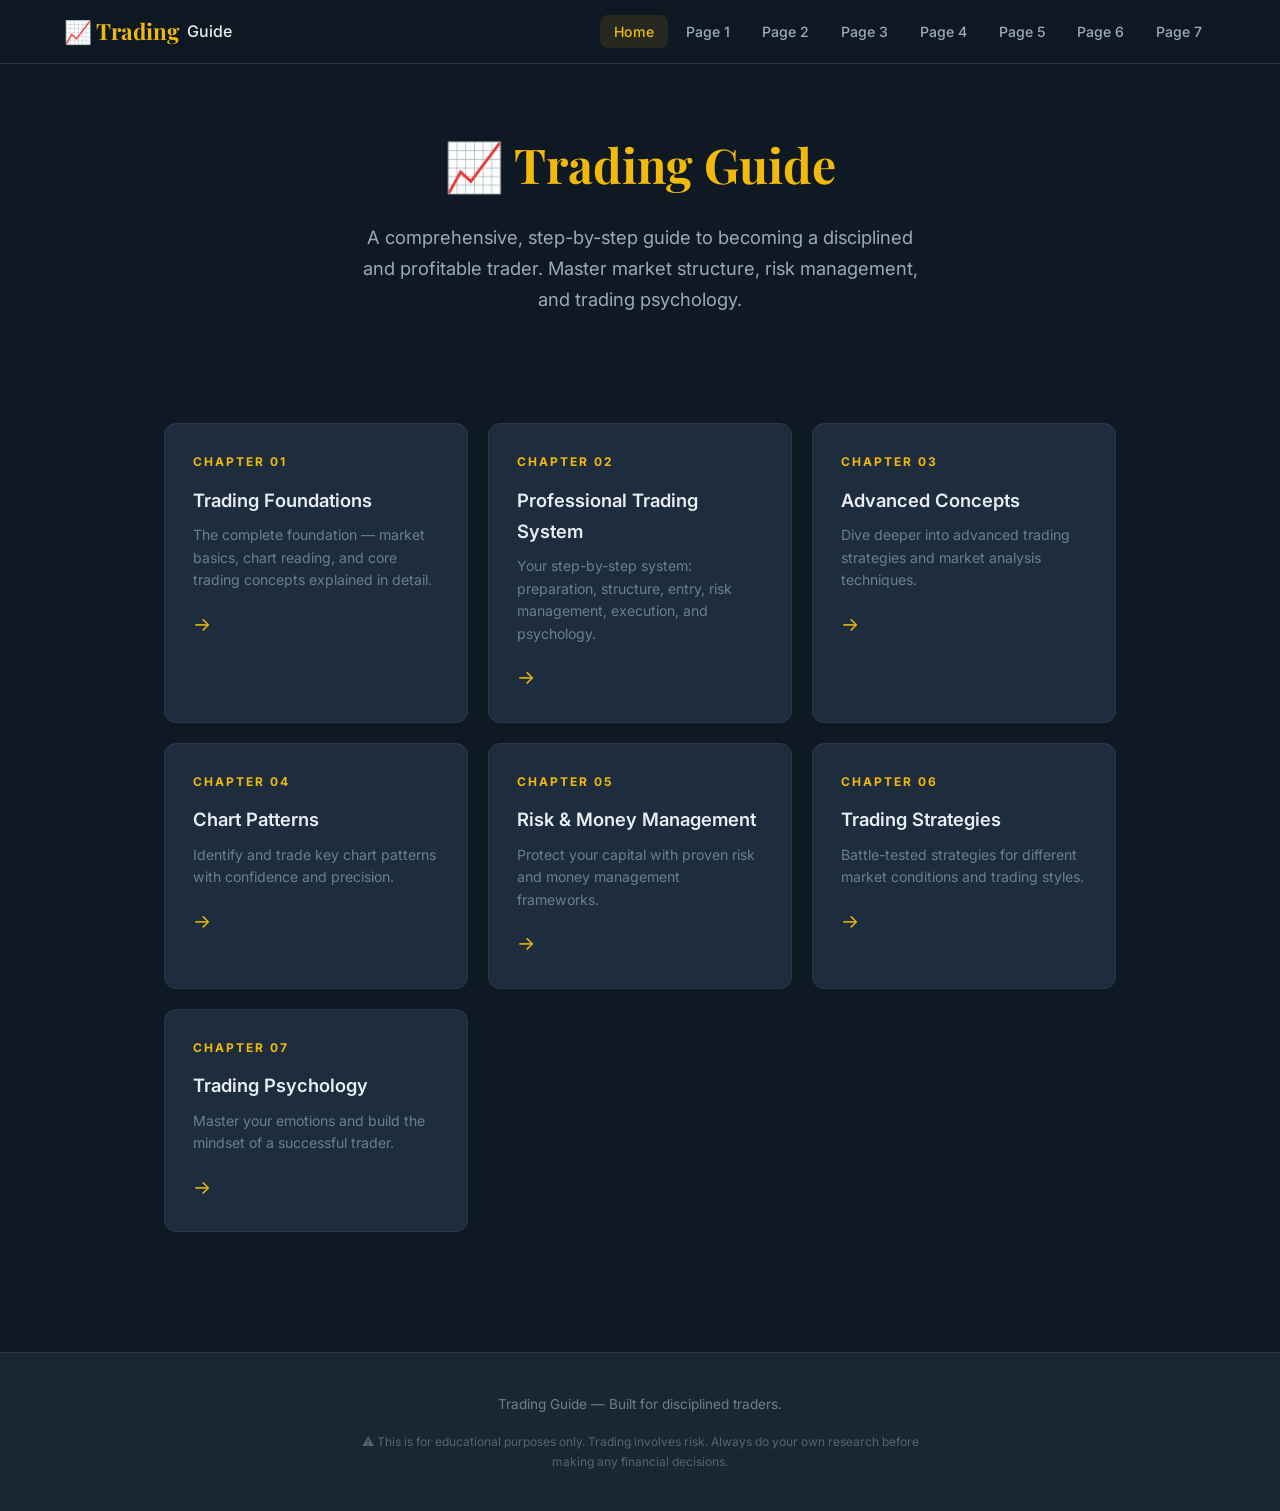
==== commit ccbb9573: "Add initial HTML structure for Trading Guide" ====
--- a/index.html
+++ b/index.html
@@ -1,1575 +1,98 @@
 <!DOCTYPE html>
 <html lang="en">
 <head>
-  <meta charset="UTF-8" />
-  <meta name="viewport" content="width=device-width, initial-scale=1.0" />
-  <title>Trading Guide eBook</title>
-  <link href="https://fonts.googleapis.com/css2?family=Inter:wght@300;400;500;600&family=Poppins:wght@600;700;800&display=swap" rel="stylesheet" />
-  <style>
-    *, *::before, *::after { box-sizing: border-box; margin: 0; padding: 0; }
-
-    :root {
-      --bg: #0f1117;
-      --card: #1a1f2e;
-      --card2: #222840;
-      --gold: #f59e0b;
-      --blue: #3b82f6;
-      --green: #10b981;
-      --red: #ef4444;
-      --text: #e2e8f0;
-      --muted: #94a3b8;
-      --border: #2d3556;
-    }
-
-    html { scroll-behavior: smooth; }
-
-    body {
-      background: var(--bg);
-      color: var(--text);
-      font-family: 'Inter', sans-serif;
-      font-size: 16px;
-      line-height: 1.7;
-    }
-
-    /* ── NAV ─────────────────────────────────────── */
-    nav {
-      position: sticky; top: 0; z-index: 100;
-      background: rgba(15,17,23,.95);
-      backdrop-filter: blur(10px);
-      border-bottom: 1px solid var(--border);
-      padding: 0 2rem;
-      display: flex; align-items: center; justify-content: space-between;
-      height: 60px;
-    }
-    nav .brand {
-      font-family: 'Poppins', sans-serif;
-      font-weight: 700; font-size: 1.1rem;
-      color: var(--gold); white-space: nowrap;
-      text-decoration: none;
-    }
-    nav .nav-links {
-      display: flex; gap: .4rem; flex-wrap: wrap;
-      list-style: none; overflow-x: auto; padding: 4px 0;
-    }
-    nav .nav-links a {
-      color: var(--muted); text-decoration: none;
-      font-size: .75rem; font-weight: 500;
-      padding: 4px 8px; border-radius: 6px;
-      transition: all .2s; white-space: nowrap;
-    }
-    nav .nav-links a:hover { color: var(--gold); background: rgba(245,158,11,.1); }
-
-    /* ── HERO ────────────────────────────────────── */
-    .hero {
-      background: linear-gradient(135deg, #0f1117 0%, #1a1f2e 50%, #151c2e 100%);
-      padding: 80px 2rem 60px;
-      text-align: center;
-      border-bottom: 1px solid var(--border);
-      position: relative; overflow: hidden;
-    }
-    .hero::before {
-      content: '';
-      position: absolute; inset: 0;
-      background: radial-gradient(ellipse 80% 50% at 50% 0%, rgba(245,158,11,.08), transparent);
-    }
-    .hero-badge {
-      display: inline-block;
-      background: rgba(245,158,11,.15);
-      color: var(--gold); font-size: .8rem; font-weight: 600;
-      padding: 4px 14px; border-radius: 20px;
-      border: 1px solid rgba(245,158,11,.3);
-      margin-bottom: 1rem; letter-spacing: .05em;
-    }
-    .hero h1 {
-      font-family: 'Poppins', sans-serif;
-      font-size: clamp(2rem, 5vw, 3.5rem);
-      font-weight: 800; color: #fff;
-      line-height: 1.2; margin-bottom: .8rem;
-    }
-    .hero h1 span { color: var(--gold); }
-    .hero p {
-      color: var(--muted); max-width: 600px;
-      margin: 0 auto 1.5rem; font-size: 1.05rem;
-    }
-    .hero-stats {
-      display: flex; gap: 2rem; justify-content: center;
-      flex-wrap: wrap; margin-top: 2rem;
-    }
-    .hero-stat { text-align: center; }
-    .hero-stat strong { display: block; font-family: 'Poppins', sans-serif; font-size: 1.8rem; color: var(--gold); font-weight: 700; }
-    .hero-stat span { font-size: .8rem; color: var(--muted); }
-
-    /* ── MAIN WRAPPER ────────────────────────────── */
-    main { max-width: 900px; margin: 0 auto; padding: 2rem 1.5rem 4rem; }
-
-    /* ── PART DIVIDER ────────────────────────────── */
-    .part-divider {
-      text-align: center; margin: 3rem 0 2rem;
-      position: relative;
-    }
-    .part-divider::before {
-      content: ''; position: absolute;
-      top: 50%; left: 0; right: 0; height: 1px;
-      background: var(--border);
-    }
-    .part-divider span {
-      position: relative; z-index: 1;
-      background: var(--bg); padding: 0 1.5rem;
-      font-family: 'Poppins', sans-serif; font-weight: 700;
-      font-size: 1.3rem; color: var(--gold);
-    }
-
-    /* ── SECTION CARD ────────────────────────────── */
-    .section-card {
-      background: var(--card);
-      border: 1px solid var(--border);
-      border-radius: 16px;
-      padding: 2rem 2.2rem;
-      margin-bottom: 1.5rem;
-      transition: border-color .2s;
-    }
-    .section-card:hover { border-color: rgba(245,158,11,.35); }
-    .section-card.highlight {
-      border-color: rgba(239,68,68,.4);
-      background: linear-gradient(135deg, #1a1f2e, #1f1520);
-    }
-    .section-card.closing {
-      border-color: rgba(245,158,11,.5);
-      background: linear-gradient(135deg, #1a1f2e, #1f1a10);
-    }
-
-    /* Section header */
-    .section-header {
-      display: flex; align-items: flex-start; gap: 1rem;
-      margin-bottom: 1.5rem;
-    }
-    .section-badge {
-      flex-shrink: 0;
-      background: rgba(245,158,11,.15);
-      color: var(--gold); border: 1px solid rgba(245,158,11,.3);
-      font-family: 'Poppins', sans-serif; font-weight: 700;
-      font-size: .85rem; padding: 6px 10px; border-radius: 10px;
-      min-width: 46px; text-align: center;
-    }
-    .section-title {
-      font-family: 'Poppins', sans-serif;
-      font-weight: 700; font-size: 1.3rem; color: #fff;
-      line-height: 1.3;
-    }
-    .section-title .tag {
-      display: inline-block; margin-left: .5rem;
-      background: rgba(239,68,68,.2); color: var(--red);
-      font-size: .65rem; padding: 2px 8px; border-radius: 4px;
-      vertical-align: middle; font-weight: 600; letter-spacing: .04em;
-      text-transform: uppercase;
-    }
-
-    /* Subsection heading */
-    .sub-heading {
-      font-family: 'Poppins', sans-serif; font-weight: 600;
-      font-size: 1rem; color: var(--gold);
-      margin: 1.4rem 0 .6rem;
-    }
-    .sub-heading-sm {
-      font-weight: 600; font-size: .95rem;
-      color: var(--text); margin: 1rem 0 .4rem;
-    }
-
-    p { margin-bottom: .7rem; color: var(--text); }
-
-    strong, b { color: #fff; font-weight: 600; }
-
-    em, i { font-style: italic; color: var(--muted); }
-
-    /* Lists */
-    ul, ol {
-      padding-left: 1.4rem; margin-bottom: .8rem;
-    }
-    li { margin-bottom: .35rem; color: var(--text); }
-    li::marker { color: var(--gold); }
-    ol li::marker { color: var(--gold); font-weight: 600; }
-
-    /* ── CALLOUT BOXES ───────────────────────────── */
-    .callout {
-      border-left: 4px solid var(--gold);
-      background: rgba(245,158,11,.07);
-      padding: .9rem 1.2rem; border-radius: 0 10px 10px 0;
-      margin: 1rem 0;
-    }
-    .callout.blue {
-      border-color: var(--blue); background: rgba(59,130,246,.07);
-    }
-    .callout.red {
-      border-color: var(--red); background: rgba(239,68,68,.07);
-    }
-    .callout.green {
-      border-color: var(--green); background: rgba(16,185,129,.07);
-    }
-    .callout p { margin: 0; }
-
-    /* ── BADGES ──────────────────────────────────── */
-    .badge {
-      display: inline-block; padding: 2px 10px;
-      border-radius: 20px; font-size: .8rem; font-weight: 600;
-    }
-    .badge-green { background: rgba(16,185,129,.15); color: var(--green); }
-    .badge-red   { background: rgba(239,68,68,.15);  color: var(--red); }
-    .badge-gold  { background: rgba(245,158,11,.15); color: var(--gold); }
-    .badge-blue  { background: rgba(59,130,246,.15); color: var(--blue); }
-
-    /* ── FORMULA FLOW ────────────────────────────── */
-    .formula {
-      display: flex; flex-direction: column; align-items: center;
-      gap: .3rem; padding: 1.5rem; background: var(--card2);
-      border-radius: 12px; margin: 1rem 0;
-    }
-    .formula-step {
-      background: rgba(245,158,11,.1); border: 1px solid rgba(245,158,11,.25);
-      color: var(--gold); font-weight: 600; padding: 8px 20px;
-      border-radius: 8px; font-size: .95rem; width: 100%; text-align: center;
-      max-width: 300px;
-    }
-    .formula-arrow { color: var(--muted); font-size: 1.2rem; }
-
-    /* ── BOOK GRID ───────────────────────────────── */
-    .book-grid {
-      display: grid; grid-template-columns: repeat(auto-fill, minmax(220px, 1fr));
-      gap: 1rem; margin-top: .5rem;
-    }
-    .book-card {
-      background: var(--card2); border: 1px solid var(--border);
-      border-radius: 12px; padding: 1rem 1.2rem;
-      transition: border-color .2s;
-    }
-    .book-card:hover { border-color: var(--gold); }
-    .book-card .book-title { font-weight: 600; color: #fff; margin-bottom: .3rem; font-style: italic; }
-    .book-card .book-author { color: var(--muted); font-size: .85rem; }
-
-    /* ── CHECKLIST ───────────────────────────────── */
-    .checklist { list-style: none; padding: 0; }
-    .checklist li { display: flex; align-items: flex-start; gap: .6rem; margin-bottom: .5rem; }
-    .checklist li::before {
-      content: '✓'; color: var(--green); font-weight: 700;
-      flex-shrink: 0; margin-top: 2px;
-    }
-    .checklist li.bad::before { content: '✗'; color: var(--red); }
-    .checklist li.warn::before { content: '⚠'; color: var(--gold); }
-
-    /* ── DIVIDER ─────────────────────────────────── */
-    .divider {
-      border: none; height: 1px;
-      background: linear-gradient(to right, transparent, var(--border), transparent);
-      margin: 2rem 0;
-    }
-
-    /* ── LOCATION TABLE ──────────────────────────── */
-    .loc-table { display: grid; grid-template-columns: 1fr 1fr; gap: 1rem; margin: .8rem 0; }
-    .loc-box { background: var(--card2); border-radius: 10px; padding: 1rem 1.2rem; }
-    .loc-box h4 { margin-bottom: .5rem; font-size: .9rem; font-weight: 600; }
-    .loc-box.good h4 { color: var(--green); }
-    .loc-box.bad  h4 { color: var(--red); }
-    .loc-box ul { list-style: none; padding: 0; }
-    .loc-box ul li { font-size: .9rem; color: var(--muted); margin-bottom: .3rem; }
-    .loc-box.good ul li::before { content: '✓ '; color: var(--green); font-weight: 700; }
-    .loc-box.bad  ul li::before { content: '✗ '; color: var(--red); font-weight: 700; }
-
-    /* ── CANDLE PATTERN ───────────────────────��──── */
-    .candle-grid { display: grid; grid-template-columns: 1fr 1fr; gap: 1rem; }
-    .candle-box { background: var(--card2); border-radius: 10px; padding: 1rem 1.2rem; }
-    .candle-box.bull { border-top: 3px solid var(--green); }
-    .candle-box.bear { border-top: 3px solid var(--red); }
-    .candle-box h4 { margin-bottom: .5rem; font-size: .9rem; font-weight: 600; }
-    .candle-box.bull h4 { color: var(--green); }
-    .candle-box.bear h4 { color: var(--red); }
-
-    /* ── IMAGE WRAPPER ───────────────────────────── */
-    .img-wrap {
-      border-radius: 12px; overflow: hidden;
-      border: 1px solid var(--border); margin: 1rem 0;
-      background: var(--card2);
-    }
-    .img-wrap img { width: 100%; height: auto; display: block; }
-
-    /* ── NUMBERED STEPS ──────────────────────────── */
-    .steps { list-style: none; padding: 0; counter-reset: steps; }
-    .steps li {
-      counter-increment: steps;
-      display: flex; align-items: flex-start; gap: .8rem;
-      margin-bottom: .7rem; color: var(--text);
-    }
-    .steps li::before {
-      content: counter(steps);
-      background: rgba(245,158,11,.15); color: var(--gold);
-      border: 1px solid rgba(245,158,11,.3);
-      min-width: 28px; height: 28px; border-radius: 8px;
-      display: flex; align-items: center; justify-content: center;
-      font-weight: 700; font-size: .85rem; flex-shrink: 0;
-    }
-
-    /* ── RR EXAMPLE ──────────────────────────────── */
-    .rr-box {
-      display: flex; gap: 1rem; flex-wrap: wrap; margin: .8rem 0;
-    }
-    .rr-item {
-      flex: 1; min-width: 120px;
-      background: var(--card2); border-radius: 10px;
-      padding: .8rem 1rem; text-align: center;
-    }
-    .rr-item span { display: block; font-size: .75rem; color: var(--muted); }
-    .rr-item strong { font-family: 'Poppins', sans-serif; font-size: 1.2rem; color: var(--gold); }
-    .rr-item.target strong { color: var(--green); }
-
-    /* ── FOOTER ──────────────────────────────────── */
-    footer {
-      text-align: center; padding: 2rem 1rem;
-      border-top: 1px solid var(--border);
-      color: var(--muted); font-size: .85rem;
-    }
-    footer strong { color: var(--gold); }
-
-    /* ── RESPONSIVE ──────────────────────────────── */
-    @media (max-width: 640px) {
-      nav .nav-links { display: none; }
-      .section-card { padding: 1.4rem 1.2rem; }
-      .candle-grid, .loc-table { grid-template-columns: 1fr; }
-      .hero { padding: 50px 1.2rem 40px; }
-    }
-  </style>
+  <meta charset="UTF-8">
+  <meta name="viewport" content="width=device-width, initial-scale=1.0">
+  <title>Trading Guide — Master the Markets</title>
+  <link rel="stylesheet" href="styles.css">
 </head>
 <body>
 
-<!-- ══════════ NAV ══════════ -->
-<nav>
-  <a class="brand" href="#">📈 Trading Guide</a>
-  <ul class="nav-links">
-    <li><a href="#s1">Timeframe</a></li>
-    <li><a href="#s2">Price Action</a></li>
-    <li><a href="#s3">Patterns</a></li>
-    <li><a href="#s4">Candlesticks</a></li>
-    <li><a href="#s5">Volume</a></li>
-    <li><a href="#s6">Breakouts</a></li>
-    <li><a href="#s7">Risk Mgmt</a></li>
-    <li><a href="#s8">Trade Mgmt</a></li>
-    <li><a href="#s9">Discipline</a></li>
-    <li><a href="#s10">Daily Rules</a></li>
-    <li><a href="#s14">Psychology</a></li>
-    <li><a href="#s18">Books</a></li>
-    <li><a href="#s19">Principles</a></li>
-    <li><a href="#pts">Pro System</a></li>
-    <li><a href="#ipa">IPA Strategy</a></li>
-  </ul>
-</nav>
+  <!-- Navigation -->
+  <nav class="navbar">
+    <div class="navbar-inner">
+      <a href="index.html" class="nav-logo">📈 Trading <span>Guide</span></a>
+      <button class="nav-toggle" onclick="document.querySelector('.nav-links').classList.toggle('open')" aria-label="Toggle menu">
+        <span></span><span></span><span></span>
+      </button>
+      <ul class="nav-links">
+        <li><a href="index.html" class="active">Home</a></li>
+        <li><a href="TradingGuidePage1.html">Page 1</a></li>
+        <li><a href="TradingGuidePage2.html">Page 2</a></li>
+        <li><a href="TradingGuidePage3/TradingGuidePage3.html">Page 3</a></li>
+        <li><a href="TradingGuidePage4/TradingGuidePage4.html">Page 4</a></li>
+        <li><a href="TradingGuidePage5/TradingGuidePage5.html">Page 5</a></li>
+        <li><a href="TradingGuidePage6/TradingGuidePage6.html">Page 6</a></li>
+        <li><a href="TradingGuidePage7/TradingGuidePage7.html">Page 7</a></li>
+      </ul>
+    </div>
+  </nav>
 
-<!-- ══════════ HERO ══════════ -->
-<header class="hero">
-  <div class="hero-badge">📚 Complete Trading Reference</div>
-  <h1>Trading Guide <span>eBook</span></h1>
-  <p>A comprehensive guide to professional trading — covering price action, risk management, institutional strategies, and the mindset needed to succeed in the markets.</p>
-  <div class="hero-stats">
-    <div class="hero-stat"><strong>19</strong><span>Core Sections</span></div>
-    <div class="hero-stat"><strong>3</strong><span>Strategy Systems</span></div>
-    <div class="hero-stat"><strong>6</strong><span>Recommended Books</span></div>
-    <div class="hero-stat"><strong>1:2+</strong><span>Minimum R/R</span></div>
-  </div>
-</header>
-
-<!-- ══════════ MAIN ══════════ -->
-<main>
-
-  <div class="part-divider"><span>Part 1 — Trading Guide eBook</span></div>
-
-  <!-- S1 -->
-  <section class="section-card" id="s1">
-    <div class="section-header">
-      <div class="section-badge">01</div>
-      <div class="section-title">Timeframe Strategy</div>
-    </div>
-
-    <p class="sub-heading-sm">Primary Timeframe</p>
-    <ul>
-      <li><strong>15-minute candles</strong> — for trade setups (entries and exits).</li>
-    </ul>
-
-    <p class="sub-heading-sm">Supporting Timeframes</p>
-    <ul>
-      <li><strong>1m / 5m</strong> → to understand immediate price action.</li>
-      <li><strong>15m</strong> → main confirmation and trading decisions.</li>
-    </ul>
+  <!-- Hero -->
+  <section class="hero" style="padding-top: calc(var(--nav-height) + 60px);">
+    <h1>📈 Trading Guide</h1>
+    <p>A comprehensive, step-by-step guide to becoming a disciplined and profitable trader. Master market structure, risk management, and trading psychology.</p>
   </section>
 
-  <!-- S2 -->
-  <section class="section-card" id="s2">
-    <div class="section-header">
-      <div class="section-badge">02</div>
-      <div class="section-title">Price Action (Foundation)</div>
-    </div>
+  <!-- Page Cards -->
+  <div class="page-grid">
 
-    <div class="callout">
-      <p>Price action is the <strong>most important concept in trading</strong>. Focus on <strong>how price moves</strong>, not just candle colors.</p>
-    </div>
+    <a href="TradingGuidePage1.html" class="page-card">
+      <div class="card-number">Chapter 01</div>
+      <h3>Trading Foundations</h3>
+      <p>The complete foundation — market basics, chart reading, and core trading concepts explained in detail.</p>
+      <span class="card-arrow">→</span>
+    </a>
 
-    <p class="sub-heading">Market Structure</p>
-    <p>Understand the basic trend structure:</p>
-    <div class="candle-grid">
-      <div class="candle-box bull">
-        <h4>📈 Uptrend</h4>
-        <ul>
-          <li>Higher Highs (HH)</li>
-          <li>Higher Lows (HL)</li>
-        </ul>
-      </div>
-      <div class="candle-box bear">
-        <h4>📉 Downtrend</h4>
-        <ul>
-          <li>Lower Highs (LH)</li>
-          <li>Lower Lows (LL)</li>
-        </ul>
-      </div>
-    </div>
+    <a href="TradingGuidePage2.html" class="page-card">
+      <div class="card-number">Chapter 02</div>
+      <h3>Professional Trading System</h3>
+      <p>Your step-by-step system: preparation, structure, entry, risk management, execution, and psychology.</p>
+      <span class="card-arrow">→</span>
+    </a>
 
-    <p class="sub-heading">Key Levels</p>
-    <p>Always mark:</p>
-    <div class="candle-grid">
-      <div class="candle-box bull">
-        <h4>Support</h4>
-        <p style="font-size:.9rem;color:var(--muted)">Level where buyers step in.</p>
-      </div>
-      <div class="candle-box bear">
-        <h4>Resistance</h4>
-        <p style="font-size:.9rem;color:var(--muted)">Level where sellers step in.</p>
-      </div>
-    </div>
+    <a href="TradingGuidePage3/TradingGuidePage3.html" class="page-card">
+      <div class="card-number">Chapter 03</div>
+      <h3>Advanced Concepts</h3>
+      <p>Dive deeper into advanced trading strategies and market analysis techniques.</p>
+      <span class="card-arrow">→</span>
+    </a>
 
-    <div class="callout" style="margin-top:1rem">
-      <p>Big moves usually happen <strong>after price consolidates near these levels</strong>. Patience is important.</p>
-    </div>
-  </section>
+    <a href="TradingGuidePage4/TradingGuidePage4.html" class="page-card">
+      <div class="card-number">Chapter 04</div>
+      <h3>Chart Patterns</h3>
+      <p>Identify and trade key chart patterns with confidence and precision.</p>
+      <span class="card-arrow">→</span>
+    </a>
 
-  <!-- S3 -->
-  <section class="section-card" id="s3">
-    <div class="section-header">
-      <div class="section-badge">03</div>
-      <div class="section-title">Chart Patterns &amp; Momentum</div>
-    </div>
-    <p>Recognize common patterns that show momentum or reversal.</p>
+    <a href="TradingGuidePage5/TradingGuidePage5.html" class="page-card">
+      <div class="card-number">Chapter 05</div>
+      <h3>Risk & Money Management</h3>
+      <p>Protect your capital with proven risk and money management frameworks.</p>
+      <span class="card-arrow">→</span>
+    </a>
 
-    <p class="sub-heading">Reversal Patterns</p>
-    <ul>
-      <li>Double Top</li>
-      <li>Double Bottom</li>
-      <li>M Pattern</li>
-      <li>W Pattern</li>
-    </ul>
+    <a href="TradingGuidePage6/TradingGuidePage6.html" class="page-card">
+      <div class="card-number">Chapter 06</div>
+      <h3>Trading Strategies</h3>
+      <p>Battle-tested strategies for different market conditions and trading styles.</p>
+      <span class="card-arrow">→</span>
+    </a>
 
-    <p class="sub-heading">Continuation Patterns</p>
-    <ul>
-      <li>Flags</li>
-      <li>Triangles</li>
-      <li>Channels</li>
-    </ul>
+    <a href="TradingGuidePage7/TradingGuidePage7.html" class="page-card">
+      <div class="card-number">Chapter 07</div>
+      <h3>Trading Psychology</h3>
+      <p>Master your emotions and build the mindset of a successful trader.</p>
+      <span class="card-arrow">→</span>
+    </a>
 
-    <p>Simple price swings often signal:</p>
-    <ul>
-      <li><span class="badge badge-green">Trend continuation</span></li>
-      <li><span class="badge badge-red">Trend reversal</span></li>
-    </ul>
-  </section>
+  </div>
 
-  <!-- S4 -->
-  <section class="section-card" id="s4">
-    <div class="section-header">
-      <div class="section-badge">04</div>
-      <div class="section-title">Candlestick Patterns</div>
-    </div>
-
-    <div class="callout blue">
-      <p>Use candlestick patterns <strong>with context</strong>, not alone.</p>
-    </div>
-
-    <div class="candle-grid" style="margin-top:1rem">
-      <div class="candle-box bull">
-        <h4>Bullish Patterns</h4>
-        <ul>
-          <li>Bullish Engulfing</li>
-          <li>Hammer</li>
-          <li>Morning Star</li>
-        </ul>
-      </div>
-      <div class="candle-box bear">
-        <h4>Bearish Patterns</h4>
-        <ul>
-          <li>Shooting Star</li>
-          <li>Evening Star</li>
-          <li>Dark Cloud Cover</li>
-        </ul>
-      </div>
-    </div>
-
-    <div class="callout" style="margin-top:1rem">
-      <p><strong>Important rule: Context &gt; Pattern</strong><br/>
-      A candle pattern only matters near <strong>support/resistance or trend levels</strong>.</p>
-    </div>
-  </section>
-
-  <!-- S5 -->
-  <section class="section-card" id="s5">
-    <div class="section-header">
-      <div class="section-badge">05</div>
-      <div class="section-title">Volume Understanding</div>
-    </div>
-    <p>Volume shows <strong>participation of big players</strong>.</p>
-
-    <p class="sub-heading-sm">Important Insights</p>
-    <ul>
-      <li>Large candles do <strong>NOT</strong> always mean large volume.</li>
-      <li>Small candles can have large volumes during high liquidity.</li>
-      <li>Sudden large candles or gaps often indicate <strong>institutional activity</strong>.</li>
-    </ul>
-
-    <div class="callout green">
-      <p>Always watch <strong>price + volume together</strong>.</p>
-    </div>
-  </section>
-
-  <!-- S6 -->
-  <section class="section-card" id="s6">
-    <div class="section-header">
-      <div class="section-badge">06</div>
-      <div class="section-title">Breakouts &amp; Traps</div>
-    </div>
-    <p>Breakouts are powerful but often used as traps.</p>
-
-    <div class="candle-grid" style="margin-top:.8rem">
-      <div class="candle-box bull">
-        <h4>✅ True Breakout</h4>
-        <ul>
-          <li>Break + retest</li>
-          <li>Strong volume</li>
-          <li>Trend continuation</li>
-        </ul>
-      </div>
-      <div class="candle-box bear">
-        <h4>⚠️ Fake Breakout</h4>
-        <ul>
-          <li>Quick breakout then immediate reversal</li>
-          <li>Traps late buyers or sellers</li>
-        </ul>
-      </div>
-    </div>
-
-    <div class="callout red" style="margin-top:1rem">
-      <p>Never enter a breakout <strong>without context</strong>.</p>
-    </div>
-  </section>
-
-  <!-- S7 -->
-  <section class="section-card highlight" id="s7">
-    <div class="section-header">
-      <div class="section-badge">07</div>
-      <div class="section-title">Risk Management <span class="tag">MOST IMPORTANT</span></div>
-    </div>
-
-    <div class="callout red">
-      <p>Even the best strategy fails without risk management.</p>
-    </div>
-
-    <p class="sub-heading">Position Sizing</p>
-    <p>Never risk more than:</p>
-    <div class="callout">
-      <p style="font-size:1.2rem"><strong>1–2% of capital per trade</strong></p>
-    </div>
-
-    <p class="sub-heading">Risk / Reward</p>
-    <p>Minimum: <strong>1:2 or 1:3</strong></p>
-    <p>Example:</p>
-    <div class="rr-box">
-      <div class="rr-item"><span>Risk</span><strong>₹100</strong></div>
-      <div class="rr-item target"><span>Target (1:2)</span><strong>₹200</strong></div>
-      <div class="rr-item target"><span>Target (1:3)</span><strong>₹300</strong></div>
-    </div>
-
-    <p class="sub-heading">Stop Loss</p>
-    <div class="callout blue">
-      <p>Always know the <strong>stop loss BEFORE entry</strong>.</p>
-    </div>
-
-    <p class="sub-heading">Capital Protection Rules</p>
-    <ul class="checklist">
-      <li>Never revenge trade</li>
-      <li>Never increase size after losses</li>
-      <li>Preserve capital first</li>
-    </ul>
-  </section>
-
-  <!-- S8 -->
-  <section class="section-card" id="s8">
-    <div class="section-header">
-      <div class="section-badge">08</div>
-      <div class="section-title">Trade Management</div>
-    </div>
-    <p>Once in a trade:</p>
-    <ol class="steps">
-      <li>Take partial profit at <strong>1:3 RR</strong></li>
-      <li>Move stop loss to <strong>break-even</strong></li>
-      <li>Trail stop to capture bigger trends</li>
-    </ol>
-  </section>
-
-  <!-- S9 -->
-  <section class="section-card" id="s9">
-    <div class="section-header">
-      <div class="section-badge">09</div>
-      <div class="section-title">Trading Discipline Rules</div>
-    </div>
-    <p>Key psychological rules:</p>
-    <ul class="checklist">
-      <li>Wait for <strong>clear setups</strong></li>
-      <li>Do not force trades</li>
-      <li>Follow rules consistently</li>
-      <li>Keep charts clean and simple</li>
-      <li>Avoid emotional decisions</li>
-    </ul>
-    <div class="callout" style="margin-top:1rem">
-      <p><strong>Don't trade just because the market is open.</strong><br/>
-      Trade <strong>only when your system gives a signal</strong>.</p>
-    </div>
-  </section>
-
-  <!-- S10 -->
-  <section class="section-card" id="s10">
-    <div class="section-header">
-      <div class="section-badge">10</div>
-      <div class="section-title">Daily Trading Rules</div>
-    </div>
-    <p>Practical trading rules:</p>
-    <ul class="checklist">
-      <li>Maximum <strong>3 stop losses per day</strong></li>
-      <li>After 3 losses → <strong>stop trading</strong></li>
-      <li>Re-entry allowed but controlled</li>
-      <li>Avoid revenge trading</li>
-    </ul>
-  </section>
-
-  <!-- S11 -->
-  <section class="section-card" id="s11">
-    <div class="section-header">
-      <div class="section-badge">11</div>
-      <div class="section-title">Trend Following Philosophy</div>
-    </div>
-    <p>The goal is <strong>not frequent wins</strong>.</p>
-    <div class="callout">
-      <p>Catch <strong>1–2 big trends per week</strong></p>
-    </div>
-    <ul>
-      <li>Small losses are normal.</li>
-      <li>One large trend can compensate for many small losses.</li>
-    </ul>
-  </section>
-
-  <!-- S12 -->
-  <section class="section-card" id="s12">
-    <div class="section-header">
-      <div class="section-badge">12</div>
-      <div class="section-title">Position Size Adjustment</div>
-    </div>
-    <p>Adjust quantity based on market direction:</p>
-    <div class="candle-grid">
-      <div class="candle-box bull">
-        <h4>With Trend</h4>
-        <p style="color:var(--text)">→ <strong>Larger size</strong></p>
-      </div>
-      <div class="candle-box bear">
-        <h4>Against Trend</h4>
-        <p style="color:var(--text)">→ <strong>Smaller size</strong></p>
-      </div>
-    </div>
-  </section>
-
-  <!-- S13 -->
-  <section class="section-card" id="s13">
-    <div class="section-header">
-      <div class="section-badge">13</div>
-      <div class="section-title">Trading Process (The Complete System)</div>
-    </div>
-    <p>A proper trading system includes:</p>
-    <ol class="steps">
-      <li>Timeframe selection</li>
-      <li>Market trend analysis</li>
-      <li>Chart selection</li>
-      <li>Position sizing</li>
-      <li>Entry signal</li>
-      <li>Stop-loss placement</li>
-      <li>Trailing stop</li>
-      <li>Profit target</li>
-      <li>Trade management</li>
-      <li>Post-trade analysis</li>
-    </ol>
-  </section>
-
-  <!-- S14 -->
-  <section class="section-card" id="s14">
-    <div class="section-header">
-      <div class="section-badge">14</div>
-      <div class="section-title">Mindset &amp; Psychology</div>
-    </div>
-    <p>Trading is mostly <strong>psychology</strong>.</p>
-    <p>Markets are driven by:</p>
-    <div class="candle-grid">
-      <div class="candle-box bear"><h4>😨 Fear</h4></div>
-      <div class="candle-box bear"><h4>💰 Greed</h4></div>
-    </div>
-
-    <p class="sub-heading-sm" style="margin-top:1rem">Key Truths</p>
-    <ul>
-      <li>You will rarely catch exact tops or bottoms</li>
-      <li>Losses are part of the process</li>
-      <li>Focus only on <strong>the current trade</strong></li>
-    </ul>
-
-    <div class="callout green" style="margin-top:1rem">
-      <p>Your first major goal:<br/><strong>Become a break-even trader</strong><br/>
-      <span style="color:var(--muted);font-size:.9rem">Most traders never reach this stage.</span></p>
-    </div>
-  </section>
-
-  <!-- S15 -->
-  <section class="section-card" id="s15">
-    <div class="section-header">
-      <div class="section-badge">15</div>
-      <div class="section-title">Bear Market Survival Tips</div>
-    </div>
-    <ol class="steps">
-      <li>Plan trades in advance</li>
-      <li>Be patient with entries</li>
-      <li>Reduce position size</li>
-      <li>Adjust for higher volatility</li>
-      <li>Always have an exit strategy</li>
-      <li>Zoom out to see bigger trends</li>
-      <li>Cash is also a position</li>
-      <li>Avoid panic and emotional decisions</li>
-      <li>Avoid FOMO</li>
-      <li>Focus on risk control</li>
-    </ol>
-  </section>
-
-  <!-- S16 -->
-  <section class="section-card" id="s16">
-    <div class="section-header">
-      <div class="section-badge">16</div>
-      <div class="section-title">Tips for New Traders</div>
-    </div>
-    <ul class="checklist">
-      <li>Reduce your watchlist</li>
-      <li>Trade smaller size</li>
-      <li>Follow the <strong>path of least resistance (trend)</strong></li>
-      <li>Ignore opinions and news noise</li>
-      <li>Exit losing trades quickly</li>
-      <li class="bad">Don't hold losing trades hoping for recovery</li>
-    </ul>
-  </section>
-
-  <!-- S17 -->
-  <section class="section-card" id="s17">
-    <div class="section-header">
-      <div class="section-badge">17</div>
-      <div class="section-title">Trader Development Process</div>
-    </div>
-    <p>Important components beyond setups:</p>
-    <ol class="steps">
-      <li>Position sizing</li>
-      <li>Trade management</li>
-      <li>Portfolio management</li>
-      <li>Backtesting</li>
-      <li>Trading journal</li>
-      <li>Post-trade review</li>
-      <li>Mindset development</li>
-    </ol>
-  </section>
-
-  <!-- S18 -->
-  <section class="section-card" id="s18">
-    <div class="section-header">
-      <div class="section-badge">18</div>
-      <div class="section-title">Recommended Trading Books</div>
-    </div>
-
-    <p class="sub-heading">🧠 Psychology</p>
-    <div class="book-grid">
-      <div class="book-card">
-        <div class="book-title">Trading in the Zone</div>
-        <div class="book-author">— Mark Douglas</div>
-      </div>
-      <div class="book-card">
-        <div class="book-title">The Disciplined Trader</div>
-        <div class="book-author">— Mark Douglas</div>
-      </div>
-    </div>
-
-    <p class="sub-heading">📊 Market Understanding</p>
-    <div class="book-grid">
-      <div class="book-card">
-        <div class="book-title">Market Wizards</div>
-        <div class="book-author">— Jack Schwager</div>
-      </div>
-      <div class="book-card">
-        <div class="book-title">Reminiscences of a Stock Operator</div>
-        <div class="book-author">— Edwin Lefèvre</div>
-      </div>
-    </div>
-
-    <p class="sub-heading">📈 Technical Analysis</p>
-    <div class="book-grid">
-      <div class="book-card">
-        <div class="book-title">Technical Analysis of the Financial Markets</div>
-        <div class="book-author">— John Murphy</div>
-      </div>
-      <div class="book-card">
-        <div class="book-title">Japanese Candlestick Charting Techniques</div>
-        <div class="book-author">— Steve Nison</div>
-      </div>
-    </div>
-
-    <p class="sub-heading">💼 Practical Trading</p>
-    <div class="book-grid">
-      <div class="book-card">
-        <div class="book-title">How to Make Money Trading with Charts</div>
-        <div class="book-author">— Ashwani Gujral</div>
-      </div>
-      <div class="book-card">
-        <div class="book-title">Super Trader</div>
-        <div class="book-author">— Van Tharp</div>
-      </div>
-    </div>
-  </section>
-
-  <!-- S19 -->
-  <section class="section-card closing" id="s19">
-    <div class="section-header">
-      <div class="section-badge">19</div>
-      <div class="section-title">Final Trading Principles</div>
-    </div>
-    <p>Successful traders follow these rules:</p>
-    <ol class="steps">
-      <li>Enter only when there is an <strong>edge</strong></li>
-      <li>Define stop loss before entry</li>
-      <li>Maintain favorable risk/reward</li>
-      <li>Manage profits actively</li>
-      <li>Exit when the trend reverses</li>
-      <li>Never add to losing trades</li>
-      <li>Trade only within a <strong>complete system</strong></li>
-    </ol>
-
-    <div class="callout" style="margin-top:1.5rem">
-      <p>💡 <strong>The most important lesson:</strong><br/>
-      Trading success comes from:<br/>
-      <strong style="font-size:1.1rem">Risk Management + Discipline + Consistency</strong><br/>
-      <span style="color:var(--muted)">Not from finding a magical setup.</span></p>
-    </div>
-  </section>
-
-  <!-- ══════════ PROFESSIONAL TRADING SYSTEM ══════════ -->
-  <div class="part-divider" id="pts"><span>Part 2 — Professional Trading System</span></div>
-
-  <section class="section-card" id="pts1">
-    <div class="section-header">
-      <div class="section-badge" style="background:rgba(59,130,246,.15);color:var(--blue);border-color:rgba(59,130,246,.3)">P1</div>
-      <div class="section-title">Market Preparation (Before Market Opens)</div>
-    </div>
-    <p>Check overall market direction.</p>
-    <ul class="checklist">
-      <li>Identify <strong>trend on higher timeframe</strong></li>
-      <li>Mark <strong>support &amp; resistance levels</strong></li>
-      <li>Identify <strong>key zones of liquidity</strong></li>
-      <li>Select <strong>2–5 best stocks / instruments only</strong></li>
-    </ul>
-    <div class="callout red"><p>Avoid trading too many charts.</p></div>
-  </section>
-
-  <section class="section-card" id="pts2">
-    <div class="section-header">
-      <div class="section-badge" style="background:rgba(59,130,246,.15);color:var(--blue);border-color:rgba(59,130,246,.3)">P2</div>
-      <div class="section-title">Timeframe Setup</div>
-    </div>
-    <div class="callout">
-      <p><strong>15 Minute Chart</strong> → Main trading decisions</p>
-    </div>
-    <ul>
-      <li><strong>5 Minute</strong> → Entry confirmation</li>
-      <li><strong>1 Minute</strong> → Price action clarity</li>
-    </ul>
-    <div class="callout red"><p>Never rely on <strong>only one timeframe</strong>.</p></div>
-  </section>
-
-  <section class="section-card" id="pts3">
-    <div class="section-header">
-      <div class="section-badge" style="background:rgba(59,130,246,.15);color:var(--blue);border-color:rgba(59,130,246,.3)">P3</div>
-      <div class="section-title">Market Structure Check</div>
-    </div>
-    <p>Confirm structure before entering.</p>
-    <div class="candle-grid">
-      <div class="candle-box bull">
-        <h4>Uptrend</h4>
-        <ul><li>✓ Higher Highs</li><li>✓ Higher Lows</li></ul>
-      </div>
-      <div class="candle-box bear">
-        <h4>Downtrend</h4>
-        <ul><li>✓ Lower Highs</li><li>✓ Lower Lows</li></ul>
-      </div>
-    </div>
-    <div class="callout green" style="margin-top:1rem">
-      <p>Trade in the <strong>direction of the trend whenever possible</strong>.</p>
-    </div>
-  </section>
-
-  <section class="section-card" id="pts4">
-    <div class="section-header">
-      <div class="section-badge" style="background:rgba(59,130,246,.15);color:var(--blue);border-color:rgba(59,130,246,.3)">P4</div>
-      <div class="section-title">Location (Where Price Is)</div>
-    </div>
-    <p>Only trade at <strong>important locations</strong>.</p>
-    <div class="loc-table">
-      <div class="loc-box good">
-        <h4>Good Locations</h4>
-        <ul>
-          <li>Support</li><li>Resistance</li><li>Breakout level</li>
-          <li>Retest of breakout</li><li>Consolidation zone</li>
-        </ul>
-      </div>
-      <div class="loc-box bad">
-        <h4>Bad Locations</h4>
-        <ul>
-          <li>Middle of range</li><li>Random candles</li><li>No clear structure</li>
-        </ul>
-      </div>
-    </div>
-  </section>
-
-  <section class="section-card" id="pts5">
-    <div class="section-header">
-      <div class="section-badge" style="background:rgba(59,130,246,.15);color:var(--blue);border-color:rgba(59,130,246,.3)">P5</div>
-      <div class="section-title">Entry Confirmation</div>
-    </div>
-    <p>Enter only when <strong>price action confirms</strong>.</p>
-    <p class="sub-heading-sm">Valid Confirmations</p>
-    <ul class="checklist">
-      <li>Breakout with strong momentum</li>
-      <li>Support bounce</li>
-      <li>Resistance rejection</li>
-      <li>Pattern completion</li>
-    </ul>
-    <p class="sub-heading-sm">Possible Patterns</p>
-    <ul>
-      <li>Double top / bottom</li>
-      <li>Flags</li>
-      <li>Triangles</li>
-      <li>M / W patterns</li>
-    </ul>
-  </section>
-
-  <section class="section-card" id="pts6">
-    <div class="section-header">
-      <div class="section-badge" style="background:rgba(59,130,246,.15);color:var(--blue);border-color:rgba(59,130,246,.3)">P6</div>
-      <div class="section-title">Candlestick Confirmation</div>
-    </div>
-    <p>Look for strong candles:</p>
-    <div class="candle-grid">
-      <div class="candle-box bull">
-        <h4>Bullish</h4>
-        <ul>
-          <li>✓ Bullish Engulfing</li>
-          <li>✓ Hammer</li>
-          <li>✓ Strong momentum candle</li>
-        </ul>
-      </div>
-      <div class="candle-box bear">
-        <h4>Bearish</h4>
-        <ul>
-          <li>✓ Shooting Star</li>
-          <li>✓ Bearish Engulfing</li>
-          <li>✓ Strong rejection candle</li>
-        </ul>
-      </div>
-    </div>
-    <div class="callout red" style="margin-top:1rem">
-      <p><strong>Pattern without context = weak signal</strong></p>
-    </div>
-  </section>
-
-  <section class="section-card" id="pts7">
-    <div class="section-header">
-      <div class="section-badge" style="background:rgba(59,130,246,.15);color:var(--blue);border-color:rgba(59,130,246,.3)">P7</div>
-      <div class="section-title">Volume Confirmation</div>
-    </div>
-    <div class="candle-grid">
-      <div class="candle-box bull">
-        <h4>Good Signs</h4>
-        <ul>
-          <li>✓ Volume increases on breakout</li>
-          <li>✓ Volume increases in trend direction</li>
-          <li>✓ Large volume near key levels</li>
-        </ul>
-      </div>
-      <div class="candle-box bear">
-        <h4>Warning Signs</h4>
-        <ul>
-          <li>⚠ Breakout with low volume</li>
-          <li>⚠ Sudden spike then reversal</li>
-        </ul>
-      </div>
-    </div>
-  </section>
-
-  <section class="section-card" id="pts8">
-    <div class="section-header">
-      <div class="section-badge" style="background:rgba(59,130,246,.15);color:var(--blue);border-color:rgba(59,130,246,.3)">P8</div>
-      <div class="section-title">Risk Management (Mandatory)</div>
-    </div>
-    <p>Before entering trade:</p>
-    <ul class="checklist">
-      <li>Stop loss defined</li>
-      <li>Risk per trade = <strong>1–2% maximum</strong></li>
-      <li>Risk-Reward <strong>minimum 1:2</strong></li>
-    </ul>
-    <div class="rr-box">
-      <div class="rr-item"><span>Risk</span><strong>₹100</strong></div>
-      <div class="rr-item target"><span>Target</span><strong>₹200 or ₹300</strong></div>
-    </div>
-    <div class="callout red">
-      <p>If RR &lt; 1:2 → <strong>skip trade</strong></p>
-    </div>
-  </section>
-
-  <section class="section-card" id="pts9">
-    <div class="section-header">
-      <div class="section-badge" style="background:rgba(59,130,246,.15);color:var(--blue);border-color:rgba(59,130,246,.3)">P9</div>
-      <div class="section-title">Trade Execution</div>
-    </div>
-    <p>Once setup is valid:</p>
-    <ul class="checklist">
-      <li>Enter without hesitation</li>
-      <li>Follow system rules</li>
-      <li>Do not change plan mid-trade</li>
-    </ul>
-    <div class="callout blue">
-      <p>You will <strong>never catch exact top or bottom</strong>.</p>
-    </div>
-  </section>
-
-  <section class="section-card" id="pts10">
-    <div class="section-header">
-      <div class="section-badge" style="background:rgba(59,130,246,.15);color:var(--blue);border-color:rgba(59,130,246,.3)">P10</div>
-      <div class="section-title">Trade Management</div>
-    </div>
-    <p>After entry:</p>
-    <ul class="checklist">
-      <li>Take partial profit at <strong>1:3 RR</strong></li>
-      <li>Move stop loss to <strong>break even</strong></li>
-      <li>Trail stop for trend continuation</li>
-    </ul>
-    <div class="callout green"><p>Goal: Capture <strong>large moves</strong>.</p></div>
-  </section>
-
-  <section class="section-card" id="pts11">
-    <div class="section-header">
-      <div class="section-badge" style="background:rgba(59,130,246,.15);color:var(--blue);border-color:rgba(59,130,246,.3)">P11</div>
-      <div class="section-title">Daily Risk Rules</div>
-    </div>
-    <ul class="checklist">
-      <li>Max <strong>3 stop losses per day</strong></li>
-      <li>After 3 losses → <strong>STOP trading</strong></li>
-    </ul>
-    <div class="callout blue"><p>This prevents emotional trading.</p></div>
-  </section>
-
-  <section class="section-card" id="pts12">
-    <div class="section-header">
-      <div class="section-badge" style="background:rgba(59,130,246,.15);color:var(--blue);border-color:rgba(59,130,246,.3)">P12</div>
-      <div class="section-title">Psychology Rules</div>
-    </div>
-    <ul class="checklist">
-      <li>Losses are part of trading</li>
-      <li>Do not revenge trade</li>
-      <li>Do not increase position size after losses</li>
-      <li>Patience beats activity</li>
-    </ul>
-    <div class="callout">
-      <p><strong>Do not trade just because the market is open.</strong><br/>
-      Trade only when your <strong>system gives a signal</strong>.</p>
-    </div>
-  </section>
-
-  <section class="section-card" id="pts13">
-    <div class="section-header">
-      <div class="section-badge" style="background:rgba(59,130,246,.15);color:var(--blue);border-color:rgba(59,130,246,.3)">P13</div>
-      <div class="section-title">Position Size Adjustment</div>
-    </div>
-    <div class="candle-grid">
-      <div class="candle-box bull">
-        <h4>With Trend</h4>
-        <p style="color:var(--text)">→ <strong>Larger size</strong></p>
-      </div>
-      <div class="candle-box bear">
-        <h4>Against Trend</h4>
-        <p style="color:var(--text)">→ <strong>Smaller size</strong></p>
-      </div>
-    </div>
-    <div class="callout red" style="margin-top:1rem">
-      <p>Never average <strong>losing trades</strong>.</p>
-    </div>
-  </section>
-
-  <section class="section-card" id="pts14">
-    <div class="section-header">
-      <div class="section-badge" style="background:rgba(59,130,246,.15);color:var(--blue);border-color:rgba(59,130,246,.3)">P14</div>
-      <div class="section-title">After-Trade Routine</div>
-    </div>
-    <p>After each trade:</p>
-    <ul class="checklist">
-      <li>Record entry</li>
-      <li>Record exit</li>
-      <li>Screenshot chart</li>
-      <li>Write reason for trade</li>
-      <li>Note mistakes</li>
-    </ul>
-    <div class="callout green">
-      <p>This builds your <strong>trading edge over time</strong>.</p>
-    </div>
-  </section>
-
-  <section class="section-card" id="pts15">
-    <div class="section-header">
-      <div class="section-badge" style="background:rgba(59,130,246,.15);color:var(--blue);border-color:rgba(59,130,246,.3)">P15</div>
-      <div class="section-title">The Real Goal of a Trader</div>
-    </div>
-    <div class="callout green">
-      <p>First milestone: <strong>Become a Break-Even Trader</strong><br/>
-      <span style="color:var(--muted);font-size:.9rem">Most traders fail before reaching this stage.</span></p>
-    </div>
-    <p>Once you stop losing consistently:</p>
-    <p><strong>Profit comes naturally.</strong></p>
-  </section>
-
-  <section class="section-card closing" id="golden">
-    <div class="section-header">
-      <div class="section-badge">⭐</div>
-      <div class="section-title">The Golden Rule</div>
-    </div>
-    <div class="callout">
-      <p>Successful trading =</p>
-      <p style="font-size:1.2rem;margin-top:.5rem">
-        <strong>Edge + Risk Management + Discipline + Consistency</strong>
-      </p>
-      <p style="color:var(--muted);margin-top:.4rem">Not a secret strategy.</p>
-    </div>
-  </section>
-
-  <!-- ══════════ 3-STEP INSTITUTIONAL STRATEGY ══════════ -->
-  <div class="part-divider" id="ipa"><span>Part 3 — Institutional Price Action Strategy</span></div>
-
-  <section class="section-card" id="ipa-intro">
-    <div class="section-header">
-      <div class="section-badge" style="background:rgba(16,185,129,.15);color:var(--green);border-color:rgba(16,185,129,.3)">IPA</div>
-      <div class="section-title">3-Step Institutional Price Action Strategy</div>
-    </div>
-    <p>This strategy works best on:</p>
-    <ul>
-      <li>BTC / Crypto</li>
-      <li>Nifty / BankNifty</li>
-      <li>Forex</li>
-      <li>High-volume stocks</li>
-    </ul>
-    <div class="callout green">
-      <p>Best timeframe: <strong>15m for structure + 5m for entry</strong></p>
-    </div>
-  </section>
-
-  <section class="section-card" id="ipa-step1">
-    <div class="section-header">
-      <div class="section-badge" style="background:rgba(16,185,129,.15);color:var(--green);border-color:rgba(16,185,129,.3)">S1</div>
-      <div class="section-title">Step 1 — Liquidity Grab</div>
-    </div>
-
-    <div class="img-wrap"><img src="images/image13.png" alt="Liquidity Grab Chart" /></div>
-    <div class="img-wrap"><img src="images/image5.png" alt="Bullish FVG" /></div>
-    <div class="img-wrap"><img src="images/image4.png" alt="Stop Hunting" /></div>
-    <div class="img-wrap"><img src="images/image25.png" alt="Liquidity Zones" /></div>
-
-    <p style="margin-top:1rem">Markets move where <strong>liquidity exists</strong>.</p>
-    <p>Liquidity = <strong>stop losses of retail traders</strong></p>
-    <p>Institutions push price to these areas to trigger stops.</p>
-
-    <p class="sub-heading-sm">Common Liquidity Zones</p>
-    <ul>
-      <li>Previous High</li>
-      <li>Previous Low</li>
-      <li>Equal Highs</li>
-      <li>Equal Lows</li>
-      <li>Support / Resistance</li>
-    </ul>
-
-    <div class="candle-grid" style="margin-top:1rem">
-      <div class="candle-box bear">
-        <h4>Retail Traders</h4>
-        <ul>
-          <li>Buy breakout above resistance</li>
-          <li>Place stop below support</li>
-        </ul>
-      </div>
-      <div class="candle-box bull">
-        <h4>Institutions</h4>
-        <ul>
-          <li>Push price above resistance</li>
-          <li>Trigger breakout buyers</li>
-          <li>Then reverse the market</li>
-        </ul>
-      </div>
-    </div>
-
-    <div class="callout red" style="margin-top:1rem">
-      <p>This is called a <strong>Stop Hunt</strong>.<br/>
-      Your job: ✓ Identify where stops are located.</p>
-    </div>
-  </section>
-
-  <section class="section-card" id="ipa-step2">
-    <div class="section-header">
-      <div class="section-badge" style="background:rgba(16,185,129,.15);color:var(--green);border-color:rgba(16,185,129,.3)">S2</div>
-      <div class="section-title">Step 2 — Market Structure Shift (MSS)</div>
-    </div>
-
-    <div class="img-wrap"><img src="images/image3.jpg" alt="MSS Example" /></div>
-    <div class="img-wrap"><img src="images/image17.png" alt="MSS Chart" /></div>
-    <div class="img-wrap"><img src="images/image11.jpg" alt="MSS Diagram" /></div>
-    <div class="img-wrap"><img src="images/image8.png" alt="MSS Illustration" /></div>
-
-    <p style="margin-top:1rem">After liquidity is taken, watch for <strong>structure break</strong>.</p>
-    <p>Example — Downtrend structure:</p>
-    <ul>
-      <li>Lower High → Lower Low</li>
-      <li>Then suddenly price breaks the <strong>last lower high</strong></li>
-    </ul>
-    <div class="callout">
-      <p>That means: <strong>Market Structure Shift (MSS)</strong><br/>
-      Now institutions are likely <strong>changing direction</strong>.</p>
-    </div>
-
-    <p class="sub-heading-sm">Signs of MSS</p>
-    <ul class="checklist">
-      <li>Strong impulse move</li>
-      <li>Break of previous structure</li>
-      <li>Large momentum candles</li>
-    </ul>
-    <div class="callout green" style="margin-top:1rem">
-      <p><strong>Trend reversal may start.</strong></p>
-    </div>
-  </section>
-
-  <section class="section-card" id="ipa-step3">
-    <div class="section-header">
-      <div class="section-badge" style="background:rgba(16,185,129,.15);color:var(--green);border-color:rgba(16,185,129,.3)">S3</div>
-      <div class="section-title">Step 3 — Institutional Entry (Pullback)</div>
-    </div>
-
-    <div class="img-wrap"><img src="images/image7.jpg" alt="Order Block" /></div>
-    <div class="img-wrap"><img src="images/image19.png" alt="Pullback Step" /></div>
-    <div class="img-wrap"><img src="images/image18.png" alt="Institutional Entry" /></div>
-    <div class="img-wrap"><img src="images/image23.png" alt="Pullback Entry" /></div>
-
-    <p style="margin-top:1rem">Institutions rarely enter at the breakout. They enter on <strong>pullbacks</strong>.</p>
-
-    <p class="sub-heading-sm">Process</p>
-    <ol class="steps">
-      <li>Liquidity sweep</li>
-      <li>Structure break</li>
-      <li>Pullback to entry zone</li>
-    </ol>
-
-    <p class="sub-heading-sm">Entry Zones</p>
-    <ul>
-      <li>Order block</li>
-      <li>Support / resistance flip</li>
-      <li>Fair value gap</li>
-      <li>Breakout retest</li>
-    </ul>
-    <div class="callout green">
-      <p>This is where <strong>risk is lowest</strong>.</p>
-    </div>
-  </section>
-
-  <section class="section-card" id="ipa-flow">
-    <div class="section-header">
-      <div class="section-badge" style="background:rgba(16,185,129,.15);color:var(--green);border-color:rgba(16,185,129,.3)">EX</div>
-      <div class="section-title">Example Trade Flow</div>
-    </div>
-    <ol class="steps">
-      <li>Price sweeps previous high</li>
-      <li>Liquidity taken</li>
-      <li>Strong bearish candle breaks structure</li>
-      <li>Price pulls back to resistance</li>
-      <li>Enter short trade</li>
-    </ol>
-    <div class="candle-grid" style="margin-top:1rem">
-      <div class="candle-box bear">
-        <h4>Stop Loss</h4>
-        <p style="color:var(--text)">Above pullback high</p>
-      </div>
-      <div class="candle-box bull">
-        <h4>Target</h4>
-        <p style="color:var(--text)">Next support level</p>
-      </div>
-    </div>
-  </section>
-
-  <section class="section-card closing" id="ipa-formula">
-    <div class="section-header">
-      <div class="section-badge" style="background:rgba(16,185,129,.15);color:var(--green);border-color:rgba(16,185,129,.3)">💡</div>
-      <div class="section-title">The Institutional Trade Formula</div>
-    </div>
-    <div class="formula">
-      <div class="formula-step">Liquidity Grab</div>
-      <div class="formula-arrow">↓</div>
-      <div class="formula-step">Market Structure Shift</div>
-      <div class="formula-arrow">↓</div>
-      <div class="formula-step">Pullback Entry</div>
-      <div class="formula-arrow">↓</div>
-      <div class="formula-step">Trend Move</div>
-    </div>
-    <div class="callout green" style="margin-top:1rem">
-      <p>This is how <strong>smart money trades</strong>.</p>
-    </div>
-  </section>
-
-  <section class="section-card" id="ipa-why">
-    <div class="section-header">
-      <div class="section-badge" style="background:rgba(16,185,129,.15);color:var(--green);border-color:rgba(16,185,129,.3)">WHY</div>
-      <div class="section-title">Why This Strategy Works</div>
-    </div>
-    <div class="candle-grid">
-      <div class="candle-box bear">
-        <h4>❌ Retail Traders</h4>
-        <ul>
-          <li>Buy breakouts</li>
-          <li>Enter too late</li>
-          <li>Place obvious stop losses</li>
-        </ul>
-      </div>
-      <div class="candle-box bull">
-        <h4>✅ Institutions</h4>
-        <ul>
-          <li>Trigger stops</li>
-          <li>Create liquidity</li>
-          <li>Enter after traps</li>
-        </ul>
-      </div>
-    </div>
-    <div class="callout" style="margin-top:1rem">
-      <p>So instead of trading <strong>with retail</strong>, you trade <strong>with institutions</strong>.</p>
-    </div>
-  </section>
-
-  <section class="section-card" id="ipa-checklist">
-    <div class="section-header">
-      <div class="section-badge" style="background:rgba(16,185,129,.15);color:var(--green);border-color:rgba(16,185,129,.3)">✅</div>
-      <div class="section-title">Professional Entry Checklist</div>
-    </div>
-    <p>Before entering trade confirm:</p>
-    <ul class="checklist">
-      <li>Liquidity taken</li>
-      <li>Structure break</li>
-      <li>Pullback entry</li>
-      <li>Risk-reward ≥ 1:2</li>
-      <li>Trade aligned with higher timeframe</li>
-    </ul>
-    <div class="callout red">
-      <p>If any condition is missing → <strong>skip trade</strong>.</p>
-    </div>
-  </section>
-
-  <section class="section-card" id="ipa-secret">
-    <div class="section-header">
-      <div class="section-badge" style="background:rgba(16,185,129,.15);color:var(--green);border-color:rgba(16,185,129,.3)">🔑</div>
-      <div class="section-title">The Real Secret</div>
-    </div>
-    <p>The market moves in this cycle:</p>
-    <div class="formula">
-      <div class="formula-step">Accumulation</div>
-      <div class="formula-arrow">↓</div>
-      <div class="formula-step">Manipulation (= Liquidity Grab)</div>
-      <div class="formula-arrow">↓</div>
-      <div class="formula-step">Distribution</div>
-    </div>
-    <div class="callout" style="margin-top:1rem">
-      <p>Most traders lose money <strong>during manipulation</strong>.<br/>
-      Professionals trade <strong>after manipulation</strong>.</p>
-    </div>
-  </section>
-
-  <!-- ══════════ 4-CANDLE REVERSAL ══════════ -->
-  <div class="part-divider" id="candle4"><span>Part 4 — The 4-Candle Reversal Setup</span></div>
-
-  <section class="section-card" id="c4-intro">
-    <div class="section-header">
-      <div class="section-badge" style="background:rgba(245,158,11,.15);color:var(--gold);border-color:rgba(245,158,11,.3)">4C</div>
-      <div class="section-title">The 4-Candle Reversal Setup</div>
-    </div>
-
-    <div class="img-wrap"><img src="images/image21.png" alt="4 Candle Reversal" /></div>
-    <div class="img-wrap"><img src="images/image15.png" alt="Trend Price Action" /></div>
-    <div class="img-wrap"><img src="images/image12.png" alt="Reversal Pattern" /></div>
-    <div class="img-wrap"><img src="images/image2.png" alt="4 Candle Setup" /></div>
-
-    <p style="margin-top:1rem">The setup uses <strong>4 consecutive candles</strong> to detect when momentum is shifting.</p>
-    <div class="callout blue">
-      <p>It works because markets often show <strong>momentum exhaustion before reversing</strong>.</p>
-    </div>
-  </section>
-
-  <section class="section-card" id="c4-structure">
-    <div class="section-header">
-      <div class="section-badge" style="background:rgba(245,158,11,.15);color:var(--gold);border-color:rgba(245,158,11,.3)">STR</div>
-      <div class="section-title">Structure of the Pattern</div>
-    </div>
-    <p>The pattern consists of <strong>four candles</strong>.</p>
-
-    <div style="display:grid;gap:1rem;margin-top:1rem">
-      <div style="background:var(--card2);border-radius:10px;padding:1rem 1.2rem;border-left:4px solid var(--muted)">
-        <div style="font-weight:700;color:#fff;margin-bottom:.4rem">Candle 1 – Trend Candle</div>
-        <ul><li>Strong candle in the current trend direction.</li><li>Shows the trend still has momentum.</li></ul>
-        <p style="color:var(--muted);font-size:.85rem;margin-top:.4rem">Example: In a downtrend → strong bearish candle.</p>
-      </div>
-      <div style="background:var(--card2);border-radius:10px;padding:1rem 1.2rem;border-left:4px solid var(--gold)">
-        <div style="font-weight:700;color:#fff;margin-bottom:.4rem">Candle 2 – Weak Continuation</div>
-        <ul><li>Price continues slightly in the same direction.</li><li>Momentum starts slowing.</li></ul>
-        <p style="color:var(--muted);font-size:.85rem;margin-top:.4rem">This signals <strong>trend exhaustion</strong> may begin.</p>
-      </div>
-      <div style="background:var(--card2);border-radius:10px;padding:1rem 1.2rem;border-left:4px solid var(--blue)">
-        <div style="font-weight:700;color:#fff;margin-bottom:.4rem">Candle 3 – Indecision Candle</div>
-        <ul><li>Small body / doji / rejection wick.</li><li>Buyers and sellers are fighting.</li></ul>
-        <p style="color:var(--muted);font-size:.85rem;margin-top:.4rem">This is the <strong>warning sign</strong> that momentum is fading.</p>
-      </div>
-      <div style="background:var(--card2);border-radius:10px;padding:1rem 1.2rem;border-left:4px solid var(--green)">
-        <div style="font-weight:700;color:#fff;margin-bottom:.4rem">Candle 4 – Reversal Candle</div>
-        <ul><li>Strong candle in the opposite direction.</li><li>Closes beyond Candle 3.</li></ul>
-        <p style="color:var(--muted);font-size:.85rem;margin-top:.4rem">This confirms the <strong>reversal</strong>.</p>
-      </div>
-    </div>
-  </section>
-
-  <section class="section-card" id="c4-bull">
-    <div class="section-header">
-      <div class="section-badge" style="background:rgba(16,185,129,.15);color:var(--green);border-color:rgba(16,185,129,.3)">↑</div>
-      <div class="section-title">Bullish 4-Candle Setup</div>
-    </div>
-    <p>Occurs after a <strong>downtrend</strong>.</p>
-    <p class="sub-heading-sm">Structure</p>
-    <ol class="steps">
-      <li>Strong bearish candle</li>
-      <li>Smaller bearish candle</li>
-      <li>Indecision / doji</li>
-      <li>Strong bullish candle</li>
-    </ol>
-    <div class="candle-grid" style="margin-top:.8rem">
-      <div class="candle-box bull">
-        <h4>Entry</h4>
-        <p style="color:var(--text)">Buy above <strong>Candle 4 high</strong></p>
-      </div>
-      <div class="candle-box bear">
-        <h4>Stop Loss</h4>
-        <p style="color:var(--text)">Below <strong>Candle 3 or 4 low</strong></p>
-      </div>
-    </div>
-    <div class="callout green" style="margin-top:.8rem">
-      <p>Target: Next resistance level.</p>
-    </div>
-  </section>
-
-  <section class="section-card" id="c4-bear">
-    <div class="section-header">
-      <div class="section-badge" style="background:rgba(239,68,68,.15);color:var(--red);border-color:rgba(239,68,68,.3)">↓</div>
-      <div class="section-title">Bearish 4-Candle Setup</div>
-    </div>
-    <p>Occurs after an <strong>uptrend</strong>.</p>
-    <p class="sub-heading-sm">Structure</p>
-    <ol class="steps">
-      <li>Strong bullish candle</li>
-      <li>Smaller bullish candle</li>
-      <li>Indecision candle</li>
-      <li>Strong bearish candle</li>
-    </ol>
-    <div class="candle-grid" style="margin-top:.8rem">
-      <div class="candle-box bear">
-        <h4>Entry</h4>
-        <p style="color:var(--text)">Sell below <strong>Candle 4 low</strong></p>
-      </div>
-      <div class="candle-box bear">
-        <h4>Stop Loss</h4>
-        <p style="color:var(--text)">Above <strong>Candle 3 high</strong></p>
-      </div>
-    </div>
-    <div class="callout red" style="margin-top:.8rem">
-      <p>Target: Next support level.</p>
-    </div>
-  </section>
-
-  <section class="section-card" id="c4-locations">
-    <div class="section-header">
-      <div class="section-badge" style="background:rgba(245,158,11,.15);color:var(--gold);border-color:rgba(245,158,11,.3)">📍</div>
-      <div class="section-title">Best Locations for This Setup</div>
-    </div>
-    <div class="loc-table">
-      <div class="loc-box good">
-        <h4>Works Best At</h4>
-        <ul>
-          <li>Support</li>
-          <li>Resistance</li>
-          <li>Trend exhaustion</li>
-          <li>Liquidity sweeps</li>
-          <li>After strong trend moves</li>
-        </ul>
-      </div>
-      <div class="loc-box bad">
-        <h4>Avoid Trading In</h4>
-        <ul>
-          <li>Sideways markets</li>
-          <li>Middle of a range</li>
-        </ul>
-      </div>
-    </div>
-  </section>
-
-  <section class="section-card" id="c4-volume">
-    <div class="section-header">
-      <div class="section-badge" style="background:rgba(245,158,11,.15);color:var(--gold);border-color:rgba(245,158,11,.3)">VOL</div>
-      <div class="section-title">Volume Confirmation</div>
-    </div>
-    <p>High probability when:</p>
-    <ul class="checklist">
-      <li>Reversal candle has <strong>higher volume</strong></li>
-      <li>Trend candle volume decreases before reversal</li>
-    </ul>
-  </section>
-
-  <section class="section-card closing" id="c4-why">
-    <div class="section-header">
-      <div class="section-badge" style="background:rgba(245,158,11,.15);color:var(--gold);border-color:rgba(245,158,11,.3)">🔍</div>
-      <div class="section-title">Why This Pattern Works</div>
-    </div>
-    <p>Markets reverse because:</p>
-    <ol class="steps">
-      <li>Trend becomes <strong>overextended</strong></li>
-      <li>Momentum slows</li>
-      <li>Traders take profits</li>
-      <li>Opposite side enters</li>
-    </ol>
-  </section>
-
-</main>
-
-<!-- ══════════ FOOTER ══════════ -->
-<footer>
-  <p>© 2026 <strong>Trading Guide</strong> | For Educational Purposes Only</p>
-  <p style="margin-top:.4rem;font-size:.8rem">Risk Management + Discipline + Consistency = Trading Success</p>
-</footer>
+  <!-- Footer -->
+  <footer class="footer">
+    <p>Trading Guide — Built for disciplined traders.</p>
+    <p class="disclaimer">⚠ This is for educational purposes only. Trading involves risk. Always do your own research before making any financial decisions.</p>
+  </footer>
 
 </body>
 </html>
--- a/styles.css
+++ b/styles.css
@@ -0,0 +1,572 @@
+/* ===== Google Fonts ===== */
+@import url('https://fonts.googleapis.com/css2?family=Inter:wght@400;500;600;700&family=Playfair+Display:wght@700&display=swap');
+
+/* ===== CSS Variables ===== */
+:root {
+  --bg-primary: #0f1923;
+  --bg-secondary: #1a2733;
+  --bg-card: #1e2d3d;
+  --bg-card-hover: #243647;
+  --text-primary: #e8edf2;
+  --text-secondary: #9baab9;
+  --text-muted: #6b7f8e;
+  --accent-gold: #f0b90b;
+  --accent-green: #0ecb81;
+  --accent-red: #f6465d;
+  --accent-blue: #1e88e5;
+  --accent-yellow: #fcd535;
+  --border-color: #2a3a4a;
+  --shadow: 0 4px 24px rgba(0, 0, 0, 0.3);
+  --shadow-hover: 0 8px 32px rgba(0, 0, 0, 0.4);
+  --radius: 12px;
+  --radius-sm: 8px;
+  --transition: all 0.3s ease;
+  --max-width: 900px;
+  --nav-height: 64px;
+}
+
+/* ===== Reset & Base ===== */
+*, *::before, *::after {
+  margin: 0;
+  padding: 0;
+  box-sizing: border-box;
+}
+
+html {
+  scroll-behavior: smooth;
+  scroll-padding-top: calc(var(--nav-height) + 20px);
+}
+
+body {
+  font-family: 'Inter', -apple-system, BlinkMacSystemFont, sans-serif;
+  background-color: var(--bg-primary);
+  color: var(--text-primary);
+  line-height: 1.7;
+  font-size: 16px;
+  -webkit-font-smoothing: antialiased;
+}
+
+/* ===== Navigation ===== */
+.navbar {
+  position: fixed;
+  top: 0;
+  left: 0;
+  right: 0;
+  height: var(--nav-height);
+  background: rgba(15, 25, 35, 0.95);
+  backdrop-filter: blur(12px);
+  border-bottom: 1px solid var(--border-color);
+  z-index: 1000;
+  display: flex;
+  align-items: center;
+  justify-content: center;
+}
+
+.navbar-inner {
+  width: 100%;
+  max-width: 1200px;
+  padding: 0 24px;
+  display: flex;
+  align-items: center;
+  justify-content: space-between;
+}
+
+.nav-logo {
+  font-family: 'Playfair Display', serif;
+  font-size: 1.4rem;
+  font-weight: 700;
+  color: var(--accent-gold);
+  text-decoration: none;
+  display: flex;
+  align-items: center;
+  gap: 8px;
+}
+
+.nav-logo span {
+  color: var(--text-primary);
+  font-family: 'Inter', sans-serif;
+  font-weight: 500;
+  font-size: 1rem;
+}
+
+.nav-links {
+  display: flex;
+  list-style: none;
+  gap: 4px;
+}
+
+.nav-links a {
+  color: var(--text-secondary);
+  text-decoration: none;
+  padding: 8px 14px;
+  border-radius: var(--radius-sm);
+  font-size: 0.88rem;
+  font-weight: 500;
+  transition: var(--transition);
+  white-space: nowrap;
+}
+
+.nav-links a:hover {
+  color: var(--text-primary);
+  background: var(--bg-card);
+}
+
+.nav-links a.active {
+  color: var(--accent-gold);
+  background: rgba(240, 185, 11, 0.1);
+}
+
+.nav-toggle {
+  display: none;
+  background: none;
+  border: none;
+  cursor: pointer;
+  padding: 8px;
+}
+
+.nav-toggle span {
+  display: block;
+  width: 24px;
+  height: 2px;
+  background: var(--text-primary);
+  margin: 6px 0;
+  transition: var(--transition);
+  border-radius: 2px;
+}
+
+/* ===== Mobile Navigation ===== */
+@media (max-width: 900px) {
+  .nav-toggle {
+    display: block;
+  }
+
+  .nav-links {
+    display: none;
+    position: absolute;
+    top: var(--nav-height);
+    left: 0;
+    right: 0;
+    background: var(--bg-secondary);
+    flex-direction: column;
+    padding: 16px;
+    border-bottom: 1px solid var(--border-color);
+    gap: 4px;
+  }
+
+  .nav-links.open {
+    display: flex;
+  }
+
+  .nav-links a {
+    padding: 12px 16px;
+  }
+}
+
+/* ===== Main Content ===== */
+.main-content {
+  max-width: var(--max-width);
+  margin: 0 auto;
+  padding: calc(var(--nav-height) + 40px) 24px 60px;
+}
+
+/* ===== Page Title ===== */
+.page-title {
+  font-family: 'Playfair Display', serif;
+  font-size: 2.4rem;
+  color: var(--accent-gold);
+  margin-bottom: 8px;
+  line-height: 1.3;
+}
+
+.page-subtitle {
+  font-size: 1.1rem;
+  color: var(--text-secondary);
+  margin-bottom: 40px;
+  padding-bottom: 24px;
+  border-bottom: 1px solid var(--border-color);
+}
+
+/* ===== Section Cards ===== */
+.section-card {
+  background: var(--bg-card);
+  border: 1px solid var(--border-color);
+  border-radius: var(--radius);
+  padding: 32px;
+  margin-bottom: 24px;
+  box-shadow: var(--shadow);
+  transition: var(--transition);
+}
+
+.section-card:hover {
+  border-color: rgba(240, 185, 11, 0.3);
+  box-shadow: var(--shadow-hover);
+}
+
+.section-card h2,
+.section-card h1 {
+  font-family: 'Playfair Display', serif;
+  font-size: 1.5rem;
+  color: var(--accent-gold);
+  margin-bottom: 16px;
+  display: flex;
+  align-items: center;
+  gap: 12px;
+}
+
+.section-card h3 {
+  font-size: 1.15rem;
+  color: var(--text-primary);
+  margin: 20px 0 10px;
+  font-weight: 600;
+}
+
+.section-card p {
+  color: var(--text-secondary);
+  margin-bottom: 12px;
+  font-size: 0.95rem;
+}
+
+.section-card .bold,
+.section-card strong,
+.section-card b {
+  color: var(--text-primary);
+  font-weight: 600;
+}
+
+/* ===== Checklist Styling ===== */
+.checklist {
+  list-style: none;
+  margin: 12px 0;
+}
+
+.checklist li {
+  padding: 8px 0 8px 32px;
+  position: relative;
+  color: var(--text-secondary);
+  font-size: 0.95rem;
+}
+
+.checklist li::before {
+  content: '✔';
+  position: absolute;
+  left: 4px;
+  color: var(--accent-green);
+  font-weight: bold;
+}
+
+.checklist-bad li::before {
+  content: '✘';
+  color: var(--accent-red);
+}
+
+.checklist-warn li::before {
+  content: '⚠';
+  color: var(--accent-yellow);
+}
+
+/* ===== Callout Boxes ===== */
+.callout {
+  border-radius: var(--radius-sm);
+  padding: 20px 24px;
+  margin: 16px 0;
+  font-weight: 500;
+}
+
+.callout-gold {
+  background: rgba(240, 185, 11, 0.08);
+  border-left: 4px solid var(--accent-gold);
+  color: var(--accent-gold);
+}
+
+.callout-green {
+  background: rgba(14, 203, 129, 0.08);
+  border-left: 4px solid var(--accent-green);
+  color: var(--accent-green);
+}
+
+.callout-red {
+  background: rgba(246, 70, 93, 0.08);
+  border-left: 4px solid var(--accent-red);
+  color: var(--accent-red);
+}
+
+.callout-blue {
+  background: rgba(30, 136, 229, 0.08);
+  border-left: 4px solid var(--accent-blue);
+  color: var(--accent-blue);
+}
+
+.callout-warn {
+  background: rgba(252, 213, 53, 0.08);
+  border-left: 4px solid var(--accent-yellow);
+  color: var(--accent-yellow);
+}
+
+/* ===== Bullish / Bearish Labels ===== */
+.label {
+  display: inline-block;
+  padding: 4px 12px;
+  border-radius: 20px;
+  font-size: 0.8rem;
+  font-weight: 600;
+  text-transform: uppercase;
+  letter-spacing: 0.5px;
+  margin-bottom: 8px;
+}
+
+.label-bullish {
+  background: rgba(14, 203, 129, 0.15);
+  color: var(--accent-green);
+}
+
+.label-bearish {
+  background: rgba(246, 70, 93, 0.15);
+  color: var(--accent-red);
+}
+
+.label-warning {
+  background: rgba(252, 213, 53, 0.15);
+  color: var(--accent-yellow);
+}
+
+/* ===== Table of Contents ===== */
+.toc {
+  background: var(--bg-card);
+  border: 1px solid var(--border-color);
+  border-radius: var(--radius);
+  padding: 24px 32px;
+  margin-bottom: 32px;
+}
+
+.toc h3 {
+  font-size: 1rem;
+  color: var(--accent-gold);
+  margin-bottom: 16px;
+  text-transform: uppercase;
+  letter-spacing: 1px;
+}
+
+.toc ol {
+  list-style: none;
+  counter-reset: toc-counter;
+}
+
+.toc li {
+  counter-increment: toc-counter;
+  margin-bottom: 8px;
+}
+
+.toc li a {
+  color: var(--text-secondary);
+  text-decoration: none;
+  font-size: 0.92rem;
+  transition: var(--transition);
+  display: flex;
+  align-items: center;
+  gap: 8px;
+}
+
+.toc li a::before {
+  content: counter(toc-counter, decimal-leading-zero);
+  color: var(--accent-gold);
+  font-weight: 600;
+  font-size: 0.8rem;
+  min-width: 24px;
+}
+
+.toc li a:hover {
+  color: var(--accent-gold);
+}
+
+/* ===== Footer ===== */
+.footer {
+  background: var(--bg-secondary);
+  border-top: 1px solid var(--border-color);
+  padding: 40px 24px;
+  text-align: center;
+  margin-top: 60px;
+}
+
+.footer p {
+  color: var(--text-muted);
+  font-size: 0.85rem;
+  margin-bottom: 8px;
+}
+
+.footer .disclaimer {
+  color: var(--text-muted);
+  font-size: 0.75rem;
+  max-width: 600px;
+  margin: 16px auto 0;
+  line-height: 1.6;
+  opacity: 0.7;
+}
+
+/* ===== Hero Section (Index Page) ===== */
+.hero {
+  text-align: center;
+  padding: 80px 24px 60px;
+}
+
+.hero h1 {
+  font-family: 'Playfair Display', serif;
+  font-size: 3rem;
+  color: var(--accent-gold);
+  margin-bottom: 16px;
+}
+
+.hero p {
+  color: var(--text-secondary);
+  font-size: 1.15rem;
+  max-width: 560px;
+  margin: 0 auto 48px;
+}
+
+/* ===== Page Grid (Index Page) ===== */
+.page-grid {
+  display: grid;
+  grid-template-columns: repeat(auto-fill, minmax(300px, 1fr));
+  gap: 20px;
+  max-width: 1000px;
+  margin: 0 auto;
+  padding: 0 24px 60px;
+}
+
+.page-card {
+  background: var(--bg-card);
+  border: 1px solid var(--border-color);
+  border-radius: var(--radius);
+  padding: 28px;
+  text-decoration: none;
+  transition: var(--transition);
+  display: block;
+}
+
+.page-card:hover {
+  transform: translateY(-4px);
+  border-color: var(--accent-gold);
+  box-shadow: var(--shadow-hover);
+}
+
+.page-card .card-number {
+  font-size: 0.75rem;
+  font-weight: 700;
+  text-transform: uppercase;
+  letter-spacing: 2px;
+  color: var(--accent-gold);
+  margin-bottom: 12px;
+}
+
+.page-card h3 {
+  font-size: 1.15rem;
+  color: var(--text-primary);
+  margin-bottom: 8px;
+  font-weight: 600;
+}
+
+.page-card p {
+  color: var(--text-muted);
+  font-size: 0.88rem;
+  line-height: 1.6;
+}
+
+.page-card .card-arrow {
+  color: var(--accent-gold);
+  font-size: 1.2rem;
+  margin-top: 16px;
+  display: block;
+  transition: var(--transition);
+}
+
+.page-card:hover .card-arrow {
+  transform: translateX(4px);
+}
+
+/* ===== Page Navigation (Prev/Next) ===== */
+.page-nav {
+  display: flex;
+  justify-content: space-between;
+  gap: 16px;
+  margin-top: 40px;
+  padding-top: 24px;
+  border-top: 1px solid var(--border-color);
+}
+
+.page-nav a {
+  color: var(--accent-gold);
+  text-decoration: none;
+  font-weight: 500;
+  font-size: 0.92rem;
+  padding: 10px 20px;
+  border: 1px solid var(--border-color);
+  border-radius: var(--radius-sm);
+  transition: var(--transition);
+}
+
+.page-nav a:hover {
+  background: rgba(240, 185, 11, 0.1);
+  border-color: var(--accent-gold);
+}
+
+/* ===== Utility Classes ===== */
+.text-green { color: var(--accent-green); }
+.text-red { color: var(--accent-red); }
+.text-gold { color: var(--accent-gold); }
+.text-yellow { color: var(--accent-yellow); }
+.text-muted { color: var(--text-muted); }
+.text-center { text-align: center; }
+.mt-1 { margin-top: 8px; }
+.mt-2 { margin-top: 16px; }
+.mt-3 { margin-top: 24px; }
+.mb-1 { margin-bottom: 8px; }
+.mb-2 { margin-bottom: 16px; }
+.mb-3 { margin-bottom: 24px; }
+
+/* ===== Scrollbar ===== */
+::-webkit-scrollbar {
+  width: 8px;
+}
+::-webkit-scrollbar-track {
+  background: var(--bg-primary);
+}
+::-webkit-scrollbar-thumb {
+  background: var(--border-color);
+  border-radius: 4px;
+}
+::-webkit-scrollbar-thumb:hover {
+  background: var(--text-muted);
+}
+
+/* ===== Selection ===== */
+::selection {
+  background: rgba(240, 185, 11, 0.3);
+  color: var(--text-primary);
+}
+
+/* ===== Responsive ===== */
+@media (max-width: 600px) {
+  .hero h1 {
+    font-size: 2rem;
+  }
+
+  .page-title {
+    font-size: 1.8rem;
+  }
+
+  .section-card {
+    padding: 20px;
+  }
+
+  .section-card h2,
+  .section-card h1 {
+    font-size: 1.25rem;
+  }
+
+  .page-grid {
+    grid-template-columns: 1fr;
+  }
+
+  .page-nav {
+    flex-direction: column;
+  }
+}
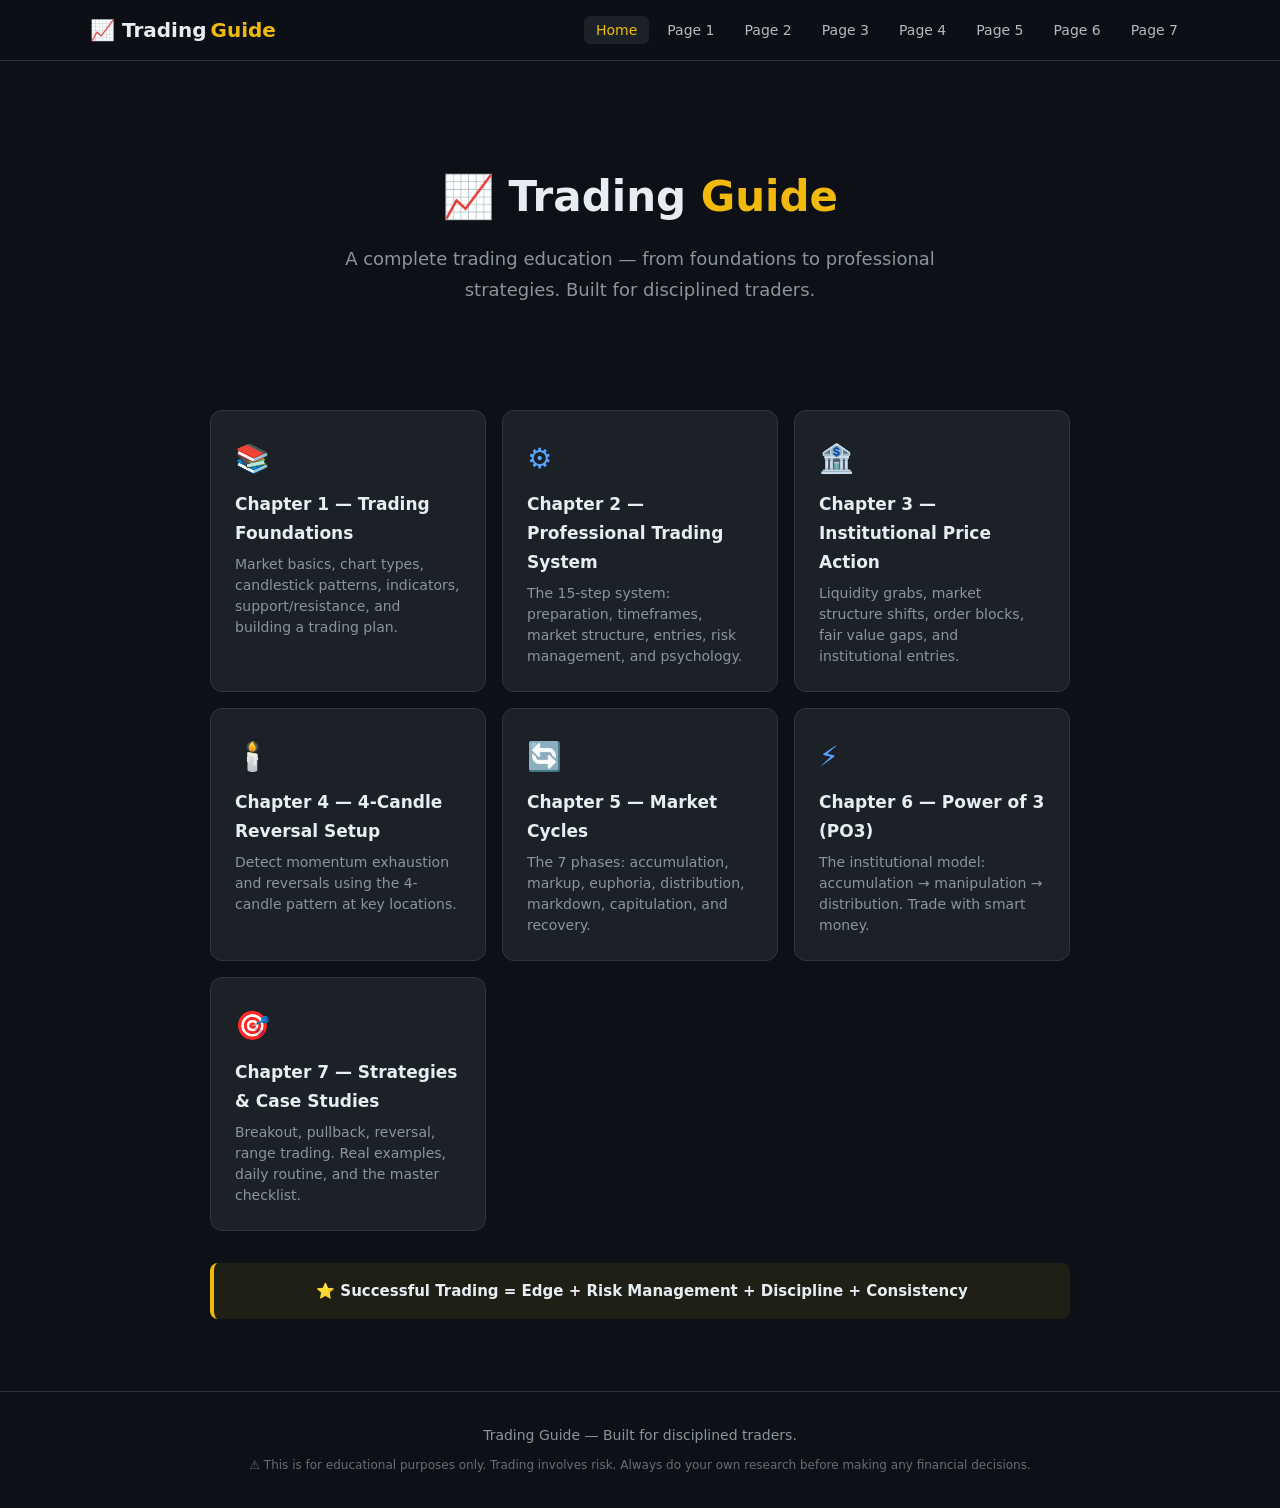
==== commit b7ff3807: "Update title and restructure main content" ====
--- a/index.html
+++ b/index.html
@@ -3,12 +3,11 @@
 <head>
   <meta charset="UTF-8">
   <meta name="viewport" content="width=device-width, initial-scale=1.0">
-  <title>Trading Guide — Master the Markets</title>
+  <title>Trading Guide — Master the Market</title>
   <link rel="stylesheet" href="styles.css">
 </head>
 <body>
 
-  <!-- Navigation -->
   <nav class="navbar">
     <div class="navbar-inner">
       <a href="index.html" class="nav-logo">📈 Trading <span>Guide</span></a>
@@ -28,67 +27,65 @@
     </div>
   </nav>
 
-  <!-- Hero -->
-  <section class="hero" style="padding-top: calc(var(--nav-height) + 60px);">
-    <h1>📈 Trading Guide</h1>
-    <p>A comprehensive, step-by-step guide to becoming a disciplined and profitable trader. Master market structure, risk management, and trading psychology.</p>
-  </section>
+  <main class="main-content">
 
-  <!-- Page Cards -->
-  <div class="page-grid">
+    <div class="hero">
+      <h1>📈 Trading <span>Guide</span></h1>
+      <p>A complete trading education — from foundations to professional strategies. Built for disciplined traders.</p>
+    </div>
 
-    <a href="TradingGuidePage1.html" class="page-card">
-      <div class="card-number">Chapter 01</div>
-      <h3>Trading Foundations</h3>
-      <p>The complete foundation — market basics, chart reading, and core trading concepts explained in detail.</p>
-      <span class="card-arrow">→</span>
-    </a>
+    <div class="chapter-grid">
 
-    <a href="TradingGuidePage2.html" class="page-card">
-      <div class="card-number">Chapter 02</div>
-      <h3>Professional Trading System</h3>
-      <p>Your step-by-step system: preparation, structure, entry, risk management, execution, and psychology.</p>
-      <span class="card-arrow">→</span>
-    </a>
+      <a href="TradingGuidePage1.html" class="chapter-card">
+        <div class="chapter-num">📚</div>
+        <h3>Chapter 1 — Trading Foundations</h3>
+        <p>Market basics, chart types, candlestick patterns, indicators, support/resistance, and building a trading plan.</p>
+      </a>
 
-    <a href="TradingGuidePage3/TradingGuidePage3.html" class="page-card">
-      <div class="card-number">Chapter 03</div>
-      <h3>Advanced Concepts</h3>
-      <p>Dive deeper into advanced trading strategies and market analysis techniques.</p>
-      <span class="card-arrow">→</span>
-    </a>
+      <a href="TradingGuidePage2.html" class="chapter-card">
+        <div class="chapter-num">⚙️</div>
+        <h3>Chapter 2 — Professional Trading System</h3>
+        <p>The 15-step system: preparation, timeframes, market structure, entries, risk management, and psychology.</p>
+      </a>
 
-    <a href="TradingGuidePage4/TradingGuidePage4.html" class="page-card">
-      <div class="card-number">Chapter 04</div>
-      <h3>Chart Patterns</h3>
-      <p>Identify and trade key chart patterns with confidence and precision.</p>
-      <span class="card-arrow">→</span>
-    </a>
+      <a href="TradingGuidePage3/TradingGuidePage3.html" class="chapter-card">
+        <div class="chapter-num">🏦</div>
+        <h3>Chapter 3 — Institutional Price Action</h3>
+        <p>Liquidity grabs, market structure shifts, order blocks, fair value gaps, and institutional entries.</p>
+      </a>
 
-    <a href="TradingGuidePage5/TradingGuidePage5.html" class="page-card">
-      <div class="card-number">Chapter 05</div>
-      <h3>Risk & Money Management</h3>
-      <p>Protect your capital with proven risk and money management frameworks.</p>
-      <span class="card-arrow">→</span>
-    </a>
+      <a href="TradingGuidePage4/TradingGuidePage4.html" class="chapter-card">
+        <div class="chapter-num">🕯️</div>
+        <h3>Chapter 4 — 4-Candle Reversal Setup</h3>
+        <p>Detect momentum exhaustion and reversals using the 4-candle pattern at key locations.</p>
+      </a>
 
-    <a href="TradingGuidePage6/TradingGuidePage6.html" class="page-card">
-      <div class="card-number">Chapter 06</div>
-      <h3>Trading Strategies</h3>
-      <p>Battle-tested strategies for different market conditions and trading styles.</p>
-      <span class="card-arrow">→</span>
-    </a>
+      <a href="TradingGuidePage5/TradingGuidePage5.html" class="chapter-card">
+        <div class="chapter-num">🔄</div>
+        <h3>Chapter 5 — Market Cycles</h3>
+        <p>The 7 phases: accumulation, markup, euphoria, distribution, markdown, capitulation, and recovery.</p>
+      </a>
 
-    <a href="TradingGuidePage7/TradingGuidePage7.html" class="page-card">
-      <div class="card-number">Chapter 07</div>
-      <h3>Trading Psychology</h3>
-      <p>Master your emotions and build the mindset of a successful trader.</p>
-      <span class="card-arrow">→</span>
-    </a>
+      <a href="TradingGuidePage6/TradingGuidePage6.html" class="chapter-card">
+        <div class="chapter-num">⚡</div>
+        <h3>Chapter 6 — Power of 3 (PO3)</h3>
+        <p>The institutional model: accumulation → manipulation → distribution. Trade with smart money.</p>
+      </a>
 
-  </div>
+      <a href="TradingGuidePage7/TradingGuidePage7.html" class="chapter-card">
+        <div class="chapter-num">🎯</div>
+        <h3>Chapter 7 — Strategies & Case Studies</h3>
+        <p>Breakout, pullback, reversal, range trading. Real examples, daily routine, and the master checklist.</p>
+      </a>
 
-  <!-- Footer -->
+    </div>
+
+    <div class="callout callout-gold text-center" style="margin-top: 32px;">
+      <strong>⭐ Successful Trading = Edge + Risk Management + Discipline + Consistency</strong>
+    </div>
+
+  </main>
+
   <footer class="footer">
     <p>Trading Guide — Built for disciplined traders.</p>
     <p class="disclaimer">⚠ This is for educational purposes only. Trading involves risk. Always do your own research before making any financial decisions.</p>
--- a/styles.css
+++ b/styles.css
@@ -1,572 +1,326 @@
-/* ===== Google Fonts ===== */
-@import url('https://fonts.googleapis.com/css2?family=Inter:wght@400;500;600;700&family=Playfair+Display:wght@700&display=swap');
-
 /* ===== CSS Variables ===== */
 :root {
-  --bg-primary: #0f1923;
-  --bg-secondary: #1a2733;
-  --bg-card: #1e2d3d;
-  --bg-card-hover: #243647;
-  --text-primary: #e8edf2;
-  --text-secondary: #9baab9;
-  --text-muted: #6b7f8e;
+  --bg-primary: #0d1117;
+  --bg-secondary: #161b22;
+  --card-bg: #1c2128;
+  --border-color: #30363d;
+  --text-primary: #e6edf3;
+  --text-secondary: #b1bac4;
+  --text-muted: #8b949e;
+  --accent-green: #3fb950;
+  --accent-red: #ea3943;
   --accent-gold: #f0b90b;
-  --accent-green: #0ecb81;
-  --accent-red: #f6465d;
-  --accent-blue: #1e88e5;
-  --accent-yellow: #fcd535;
-  --border-color: #2a3a4a;
-  --shadow: 0 4px 24px rgba(0, 0, 0, 0.3);
-  --shadow-hover: 0 8px 32px rgba(0, 0, 0, 0.4);
-  --radius: 12px;
-  --radius-sm: 8px;
-  --transition: all 0.3s ease;
-  --max-width: 900px;
-  --nav-height: 64px;
-}
-
-/* ===== Reset & Base ===== */
-*, *::before, *::after {
-  margin: 0;
-  padding: 0;
-  box-sizing: border-box;
-}
-
-html {
-  scroll-behavior: smooth;
-  scroll-padding-top: calc(var(--nav-height) + 20px);
-}
+  --accent-blue: #58a6ff;
+  --link-color: #58a6ff;
+  --nav-bg: rgba(13, 17, 23, 0.95);
+  --font-main: 'Segoe UI', system-ui, -apple-system, sans-serif;
+}
+
+/* ===== Reset ===== */
+*, *::before, *::after { box-sizing: border-box; margin: 0; padding: 0; }
+
+html { scroll-behavior: smooth; }
 
 body {
-  font-family: 'Inter', -apple-system, BlinkMacSystemFont, sans-serif;
-  background-color: var(--bg-primary);
+  font-family: var(--font-main);
+  background: var(--bg-primary);
   color: var(--text-primary);
   line-height: 1.7;
   font-size: 16px;
-  -webkit-font-smoothing: antialiased;
-}
-
-/* ===== Navigation ===== */
+}
+
+a { color: var(--link-color); text-decoration: none; transition: color 0.2s; }
+a:hover { color: var(--accent-gold); }
+
+img { max-width: 100%; height: auto; }
+
+/* ===== Navbar ===== */
 .navbar {
-  position: fixed;
+  position: sticky;
   top: 0;
-  left: 0;
-  right: 0;
-  height: var(--nav-height);
-  background: rgba(15, 25, 35, 0.95);
+  z-index: 1000;
+  background: var(--nav-bg);
   backdrop-filter: blur(12px);
   border-bottom: 1px solid var(--border-color);
-  z-index: 1000;
-  display: flex;
-  align-items: center;
-  justify-content: center;
+  padding: 0 20px;
 }
 
 .navbar-inner {
-  width: 100%;
-  max-width: 1200px;
-  padding: 0 24px;
+  max-width: 1100px;
+  margin: 0 auto;
   display: flex;
   align-items: center;
   justify-content: space-between;
+  height: 60px;
 }
 
 .nav-logo {
-  font-family: 'Playfair Display', serif;
-  font-size: 1.4rem;
+  font-size: 20px;
   font-weight: 700;
-  color: var(--accent-gold);
-  text-decoration: none;
+  color: var(--text-primary);
   display: flex;
   align-items: center;
-  gap: 8px;
-}
-
-.nav-logo span {
-  color: var(--text-primary);
-  font-family: 'Inter', sans-serif;
-  font-weight: 500;
-  font-size: 1rem;
-}
+  gap: 4px;
+}
+.nav-logo span { color: var(--accent-gold); }
+.nav-logo:hover { color: var(--text-primary); }
 
 .nav-links {
+  list-style: none;
   display: flex;
-  list-style: none;
-  gap: 4px;
+  gap: 6px;
+  align-items: center;
 }
 
 .nav-links a {
+  padding: 6px 12px;
+  border-radius: 6px;
+  font-size: 14px;
   color: var(--text-secondary);
-  text-decoration: none;
-  padding: 8px 14px;
-  border-radius: var(--radius-sm);
-  font-size: 0.88rem;
-  font-weight: 500;
-  transition: var(--transition);
-  white-space: nowrap;
-}
-
-.nav-links a:hover {
-  color: var(--text-primary);
-  background: var(--bg-card);
-}
-
-.nav-links a.active {
+  transition: all 0.2s;
+}
+.nav-links a:hover, .nav-links a.active {
+  background: var(--card-bg);
   color: var(--accent-gold);
-  background: rgba(240, 185, 11, 0.1);
-}
-
-.nav-toggle {
-  display: none;
-  background: none;
-  border: none;
-  cursor: pointer;
-  padding: 8px;
-}
-
+}
+
+.nav-toggle { display: none; background: none; border: none; cursor: pointer; padding: 8px; }
 .nav-toggle span {
-  display: block;
-  width: 24px;
-  height: 2px;
-  background: var(--text-primary);
-  margin: 6px 0;
-  transition: var(--transition);
-  border-radius: 2px;
-}
-
-/* ===== Mobile Navigation ===== */
+  display: block; width: 22px; height: 2px;
+  background: var(--text-primary); margin: 5px 0;
+  border-radius: 2px; transition: 0.3s;
+}
+
 @media (max-width: 900px) {
-  .nav-toggle {
-    display: block;
-  }
-
+  .nav-toggle { display: block; }
   .nav-links {
     display: none;
     position: absolute;
-    top: var(--nav-height);
-    left: 0;
-    right: 0;
+    top: 60px; left: 0; right: 0;
     background: var(--bg-secondary);
+    border-bottom: 1px solid var(--border-color);
     flex-direction: column;
-    padding: 16px;
-    border-bottom: 1px solid var(--border-color);
+    padding: 12px 20px;
     gap: 4px;
   }
-
-  .nav-links.open {
-    display: flex;
-  }
-
-  .nav-links a {
-    padding: 12px 16px;
-  }
+  .nav-links.open { display: flex; }
+  .nav-links a { display: block; padding: 10px 12px; }
 }
 
 /* ===== Main Content ===== */
 .main-content {
-  max-width: var(--max-width);
+  max-width: 900px;
   margin: 0 auto;
-  padding: calc(var(--nav-height) + 40px) 24px 60px;
+  padding: 40px 20px 60px;
 }
 
 /* ===== Page Title ===== */
 .page-title {
-  font-family: 'Playfair Display', serif;
-  font-size: 2.4rem;
-  color: var(--accent-gold);
+  font-size: 32px;
+  font-weight: 800;
   margin-bottom: 8px;
-  line-height: 1.3;
+  color: var(--text-primary);
 }
 
 .page-subtitle {
-  font-size: 1.1rem;
-  color: var(--text-secondary);
-  margin-bottom: 40px;
-  padding-bottom: 24px;
-  border-bottom: 1px solid var(--border-color);
-}
+  font-size: 17px;
+  color: var(--text-muted);
+  margin-bottom: 32px;
+  line-height: 1.6;
+}
+
+/* ===== Table of Contents ===== */
+.toc {
+  background: var(--card-bg);
+  border: 1px solid var(--border-color);
+  border-radius: 12px;
+  padding: 24px 28px;
+  margin-bottom: 32px;
+}
+.toc h3 { margin-bottom: 12px; color: var(--accent-gold); font-size: 18px; }
+.toc ol { padding-left: 20px; }
+.toc li { margin: 6px 0; color: var(--text-secondary); }
+.toc a { color: var(--accent-blue); }
+.toc a:hover { color: var(--accent-gold); text-decoration: underline; }
 
 /* ===== Section Cards ===== */
 .section-card {
-  background: var(--bg-card);
+  background: var(--card-bg);
   border: 1px solid var(--border-color);
-  border-radius: var(--radius);
-  padding: 32px;
+  border-radius: 12px;
+  padding: 28px 28px 24px;
   margin-bottom: 24px;
-  box-shadow: var(--shadow);
-  transition: var(--transition);
-}
-
-.section-card:hover {
-  border-color: rgba(240, 185, 11, 0.3);
-  box-shadow: var(--shadow-hover);
-}
-
-.section-card h2,
-.section-card h1 {
-  font-family: 'Playfair Display', serif;
-  font-size: 1.5rem;
-  color: var(--accent-gold);
+  transition: border-color 0.3s;
+}
+.section-card:hover { border-color: #484f58; }
+
+.section-card h2 {
+  font-size: 22px;
+  font-weight: 700;
   margin-bottom: 16px;
-  display: flex;
-  align-items: center;
-  gap: 12px;
+  color: var(--text-primary);
+  border-bottom: 1px solid var(--border-color);
+  padding-bottom: 10px;
 }
 
 .section-card h3 {
-  font-size: 1.15rem;
-  color: var(--text-primary);
-  margin: 20px 0 10px;
+  font-size: 17px;
   font-weight: 600;
+  margin: 16px 0 8px;
+  color: var(--text-primary);
 }
 
 .section-card p {
   color: var(--text-secondary);
-  margin-bottom: 12px;
-  font-size: 0.95rem;
-}
-
-.section-card .bold,
-.section-card strong,
-.section-card b {
-  color: var(--text-primary);
-  font-weight: 600;
-}
-
-/* ===== Checklist Styling ===== */
+  margin: 8px 0;
+  line-height: 1.7;
+}
+
+/* ===== Checklists ===== */
 .checklist {
   list-style: none;
+  padding: 0;
   margin: 12px 0;
 }
-
 .checklist li {
-  padding: 8px 0 8px 32px;
+  padding: 6px 0 6px 28px;
   position: relative;
   color: var(--text-secondary);
-  font-size: 0.95rem;
-}
-
+  line-height: 1.6;
+}
 .checklist li::before {
   content: '✔';
   position: absolute;
-  left: 4px;
+  left: 0;
   color: var(--accent-green);
-  font-weight: bold;
-}
-
-.checklist-bad li::before {
-  content: '✘';
-  color: var(--accent-red);
-}
-
-.checklist-warn li::before {
-  content: '⚠';
-  color: var(--accent-yellow);
-}
-
-/* ===== Callout Boxes ===== */
+  font-size: 14px;
+}
+.checklist-bad li::before { content: '✘'; color: var(--accent-red); }
+.checklist-warn li::before { content: '⚠'; color: var(--accent-gold); }
+
+/* ===== Callouts ===== */
 .callout {
-  border-radius: var(--radius-sm);
-  padding: 20px 24px;
-  margin: 16px 0;
-  font-weight: 500;
-}
-
-.callout-gold {
-  background: rgba(240, 185, 11, 0.08);
-  border-left: 4px solid var(--accent-gold);
-  color: var(--accent-gold);
-}
-
-.callout-green {
-  background: rgba(14, 203, 129, 0.08);
-  border-left: 4px solid var(--accent-green);
-  color: var(--accent-green);
-}
-
-.callout-red {
-  background: rgba(246, 70, 93, 0.08);
-  border-left: 4px solid var(--accent-red);
-  color: var(--accent-red);
-}
-
-.callout-blue {
-  background: rgba(30, 136, 229, 0.08);
-  border-left: 4px solid var(--accent-blue);
-  color: var(--accent-blue);
-}
-
-.callout-warn {
-  background: rgba(252, 213, 53, 0.08);
-  border-left: 4px solid var(--accent-yellow);
-  color: var(--accent-yellow);
-}
-
-/* ===== Bullish / Bearish Labels ===== */
+  border-radius: 8px;
+  padding: 16px 20px;
+  margin: 12px 0;
+  border-left: 4px solid;
+  font-size: 15px;
+  line-height: 1.6;
+}
+.callout-gold { border-color: var(--accent-gold); background: rgba(240, 185, 11, 0.08); color: var(--text-secondary); }
+.callout-green { border-color: var(--accent-green); background: rgba(63, 185, 80, 0.08); color: var(--text-secondary); }
+.callout-red { border-color: var(--accent-red); background: rgba(234, 57, 67, 0.08); color: var(--text-secondary); }
+.callout-blue { border-color: var(--accent-blue); background: rgba(88, 166, 255, 0.08); color: var(--text-secondary); }
+.callout-warn { border-color: #d29922; background: rgba(210, 153, 34, 0.08); color: var(--text-secondary); }
+
+.callout strong { color: var(--text-primary); }
+
+/* ===== Labels ===== */
 .label {
   display: inline-block;
   padding: 4px 12px;
   border-radius: 20px;
-  font-size: 0.8rem;
+  font-size: 13px;
   font-weight: 600;
   text-transform: uppercase;
   letter-spacing: 0.5px;
-  margin-bottom: 8px;
-}
-
-.label-bullish {
-  background: rgba(14, 203, 129, 0.15);
-  color: var(--accent-green);
-}
-
-.label-bearish {
-  background: rgba(246, 70, 93, 0.15);
-  color: var(--accent-red);
-}
-
-.label-warning {
-  background: rgba(252, 213, 53, 0.15);
-  color: var(--accent-yellow);
-}
-
-/* ===== Table of Contents ===== */
-.toc {
-  background: var(--bg-card);
-  border: 1px solid var(--border-color);
-  border-radius: var(--radius);
-  padding: 24px 32px;
-  margin-bottom: 32px;
-}
-
-.toc h3 {
-  font-size: 1rem;
-  color: var(--accent-gold);
-  margin-bottom: 16px;
-  text-transform: uppercase;
-  letter-spacing: 1px;
-}
-
-.toc ol {
-  list-style: none;
-  counter-reset: toc-counter;
-}
-
-.toc li {
-  counter-increment: toc-counter;
-  margin-bottom: 8px;
-}
-
-.toc li a {
-  color: var(--text-secondary);
-  text-decoration: none;
-  font-size: 0.92rem;
-  transition: var(--transition);
-  display: flex;
-  align-items: center;
-  gap: 8px;
-}
-
-.toc li a::before {
-  content: counter(toc-counter, decimal-leading-zero);
-  color: var(--accent-gold);
-  font-weight: 600;
-  font-size: 0.8rem;
-  min-width: 24px;
-}
-
-.toc li a:hover {
-  color: var(--accent-gold);
-}
-
-/* ===== Footer ===== */
-.footer {
-  background: var(--bg-secondary);
-  border-top: 1px solid var(--border-color);
-  padding: 40px 24px;
-  text-align: center;
-  margin-top: 60px;
-}
-
-.footer p {
-  color: var(--text-muted);
-  font-size: 0.85rem;
-  margin-bottom: 8px;
-}
-
-.footer .disclaimer {
-  color: var(--text-muted);
-  font-size: 0.75rem;
-  max-width: 600px;
-  margin: 16px auto 0;
-  line-height: 1.6;
-  opacity: 0.7;
-}
-
-/* ===== Hero Section (Index Page) ===== */
-.hero {
-  text-align: center;
-  padding: 80px 24px 60px;
-}
-
-.hero h1 {
-  font-family: 'Playfair Display', serif;
-  font-size: 3rem;
-  color: var(--accent-gold);
-  margin-bottom: 16px;
-}
-
-.hero p {
-  color: var(--text-secondary);
-  font-size: 1.15rem;
-  max-width: 560px;
-  margin: 0 auto 48px;
-}
-
-/* ===== Page Grid (Index Page) ===== */
-.page-grid {
-  display: grid;
-  grid-template-columns: repeat(auto-fill, minmax(300px, 1fr));
-  gap: 20px;
-  max-width: 1000px;
-  margin: 0 auto;
-  padding: 0 24px 60px;
-}
-
-.page-card {
-  background: var(--bg-card);
-  border: 1px solid var(--border-color);
-  border-radius: var(--radius);
-  padding: 28px;
-  text-decoration: none;
-  transition: var(--transition);
-  display: block;
-}
-
-.page-card:hover {
-  transform: translateY(-4px);
-  border-color: var(--accent-gold);
-  box-shadow: var(--shadow-hover);
-}
-
-.page-card .card-number {
-  font-size: 0.75rem;
-  font-weight: 700;
-  text-transform: uppercase;
-  letter-spacing: 2px;
-  color: var(--accent-gold);
-  margin-bottom: 12px;
-}
-
-.page-card h3 {
-  font-size: 1.15rem;
-  color: var(--text-primary);
-  margin-bottom: 8px;
-  font-weight: 600;
-}
-
-.page-card p {
-  color: var(--text-muted);
-  font-size: 0.88rem;
-  line-height: 1.6;
-}
-
-.page-card .card-arrow {
-  color: var(--accent-gold);
-  font-size: 1.2rem;
-  margin-top: 16px;
-  display: block;
-  transition: var(--transition);
-}
-
-.page-card:hover .card-arrow {
-  transform: translateX(4px);
-}
-
-/* ===== Page Navigation (Prev/Next) ===== */
+}
+.label-bullish { background: rgba(63, 185, 80, 0.15); color: var(--accent-green); border: 1px solid rgba(63, 185, 80, 0.3); }
+.label-bearish { background: rgba(234, 57, 67, 0.15); color: var(--accent-red); border: 1px solid rgba(234, 57, 67, 0.3); }
+.label-warning { background: rgba(240, 185, 11, 0.15); color: var(--accent-gold); border: 1px solid rgba(240, 185, 11, 0.3); }
+
+/* ===== Page Navigation ===== */
 .page-nav {
   display: flex;
   justify-content: space-between;
   gap: 16px;
   margin-top: 40px;
-  padding-top: 24px;
+  flex-wrap: wrap;
+}
+.page-nav a {
+  background: var(--card-bg);
+  border: 1px solid var(--border-color);
+  border-radius: 10px;
+  padding: 14px 24px;
+  color: var(--accent-blue);
+  font-weight: 600;
+  transition: all 0.2s;
+  flex: 1;
+  text-align: center;
+  min-width: 200px;
+}
+.page-nav a:hover {
+  border-color: var(--accent-gold);
+  color: var(--accent-gold);
+  background: rgba(240, 185, 11, 0.05);
+}
+
+/* ===== Footer ===== */
+.footer {
+  text-align: center;
+  padding: 32px 20px;
   border-top: 1px solid var(--border-color);
-}
-
-.page-nav a {
-  color: var(--accent-gold);
-  text-decoration: none;
-  font-weight: 500;
-  font-size: 0.92rem;
-  padding: 10px 20px;
+  color: var(--text-muted);
+  font-size: 14px;
+}
+.footer .disclaimer {
+  margin-top: 8px;
+  font-size: 12px;
+  color: var(--text-muted);
+  opacity: 0.7;
+}
+
+/* ===== Hero Section (Index page) ===== */
+.hero {
+  text-align: center;
+  padding: 60px 20px 40px;
+}
+.hero h1 { font-size: 42px; font-weight: 800; margin-bottom: 12px; }
+.hero h1 span { color: var(--accent-gold); }
+.hero p { font-size: 18px; color: var(--text-muted); max-width: 600px; margin: 0 auto 32px; }
+
+.chapter-grid {
+  display: grid;
+  grid-template-columns: repeat(auto-fit, minmax(260px, 1fr));
+  gap: 16px;
+  margin: 32px 0;
+}
+
+.chapter-card {
+  background: var(--card-bg);
   border: 1px solid var(--border-color);
-  border-radius: var(--radius-sm);
-  transition: var(--transition);
-}
-
-.page-nav a:hover {
-  background: rgba(240, 185, 11, 0.1);
+  border-radius: 12px;
+  padding: 24px;
+  text-align: left;
+  transition: all 0.3s;
+  display: block;
+}
+.chapter-card:hover {
   border-color: var(--accent-gold);
-}
+  transform: translateY(-2px);
+  box-shadow: 0 8px 24px rgba(0, 0, 0, 0.3);
+}
+.chapter-card .chapter-num {
+  font-size: 28px;
+  margin-bottom: 8px;
+}
+.chapter-card h3 { font-size: 17px; margin-bottom: 6px; color: var(--text-primary); }
+.chapter-card p { font-size: 14px; color: var(--text-muted); line-height: 1.5; }
 
 /* ===== Utility Classes ===== */
-.text-green { color: var(--accent-green); }
-.text-red { color: var(--accent-red); }
-.text-gold { color: var(--accent-gold); }
-.text-yellow { color: var(--accent-yellow); }
-.text-muted { color: var(--text-muted); }
+.mt-2 { margin-top: 16px !important; }
+.mt-3 { margin-top: 24px !important; }
+.mb-3 { margin-bottom: 24px !important; }
 .text-center { text-align: center; }
-.mt-1 { margin-top: 8px; }
-.mt-2 { margin-top: 16px; }
-.mt-3 { margin-top: 24px; }
-.mb-1 { margin-bottom: 8px; }
-.mb-2 { margin-bottom: 16px; }
-.mb-3 { margin-bottom: 24px; }
-
-/* ===== Scrollbar ===== */
-::-webkit-scrollbar {
-  width: 8px;
-}
-::-webkit-scrollbar-track {
-  background: var(--bg-primary);
-}
-::-webkit-scrollbar-thumb {
-  background: var(--border-color);
-  border-radius: 4px;
-}
-::-webkit-scrollbar-thumb:hover {
-  background: var(--text-muted);
-}
-
-/* ===== Selection ===== */
-::selection {
-  background: rgba(240, 185, 11, 0.3);
-  color: var(--text-primary);
-}
+.text-green { color: var(--accent-green) !important; }
+.text-red { color: var(--accent-red) !important; }
+.text-gold { color: var(--accent-gold) !important; }
+.text-muted { color: var(--text-muted) !important; }
 
 /* ===== Responsive ===== */
 @media (max-width: 600px) {
-  .hero h1 {
-    font-size: 2rem;
-  }
-
-  .page-title {
-    font-size: 1.8rem;
-  }
-
-  .section-card {
-    padding: 20px;
-  }
-
-  .section-card h2,
-  .section-card h1 {
-    font-size: 1.25rem;
-  }
-
-  .page-grid {
-    grid-template-columns: 1fr;
-  }
-
-  .page-nav {
-    flex-direction: column;
-  }
-}
+  .page-title { font-size: 26px; }
+  .hero h1 { font-size: 32px; }
+  .section-card { padding: 20px 18px; }
+  .main-content { padding: 24px 16px 40px; }
+}
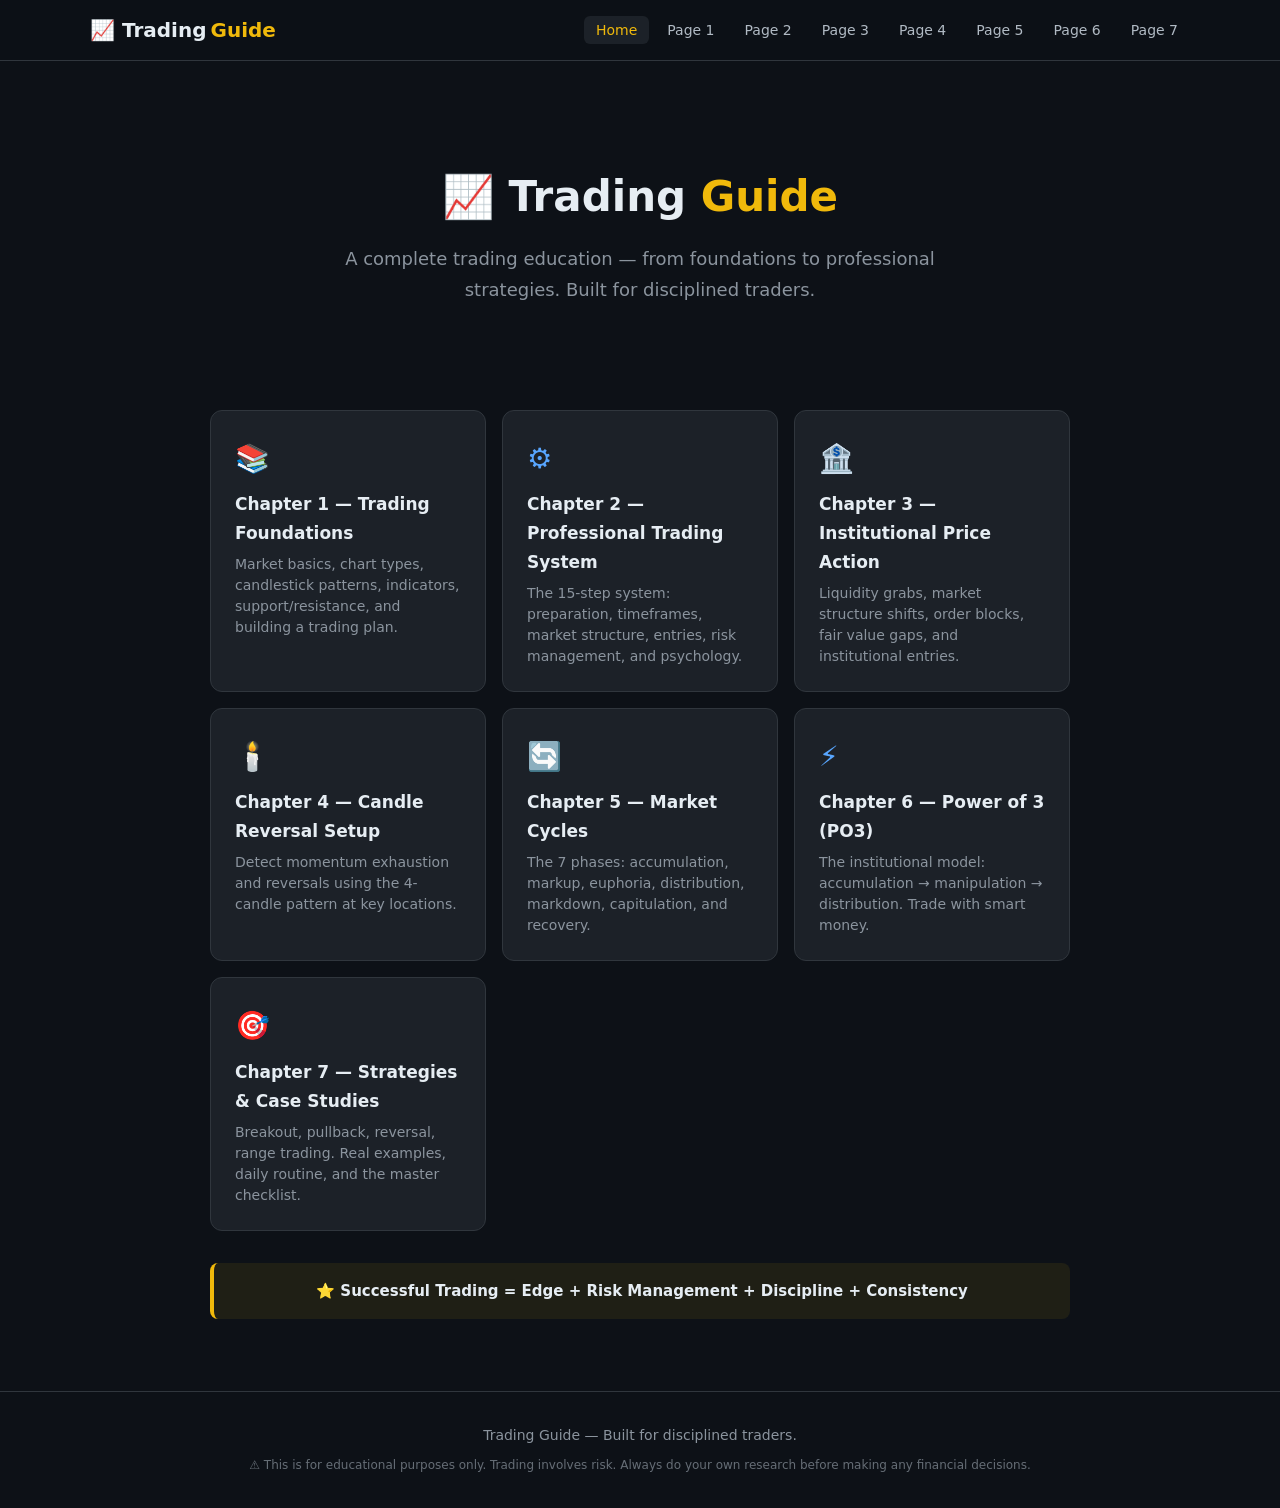
==== commit b928546b: "Update chapter title in index.html" ====
--- a/index.html
+++ b/index.html
@@ -56,7 +56,7 @@
 
       <a href="TradingGuidePage4/TradingGuidePage4.html" class="chapter-card">
         <div class="chapter-num">🕯️</div>
-        <h3>Chapter 4 — 4-Candle Reversal Setup</h3>
+        <h3>Chapter 4 — Candle Reversal Setup</h3>
         <p>Detect momentum exhaustion and reversals using the 4-candle pattern at key locations.</p>
       </a>
 
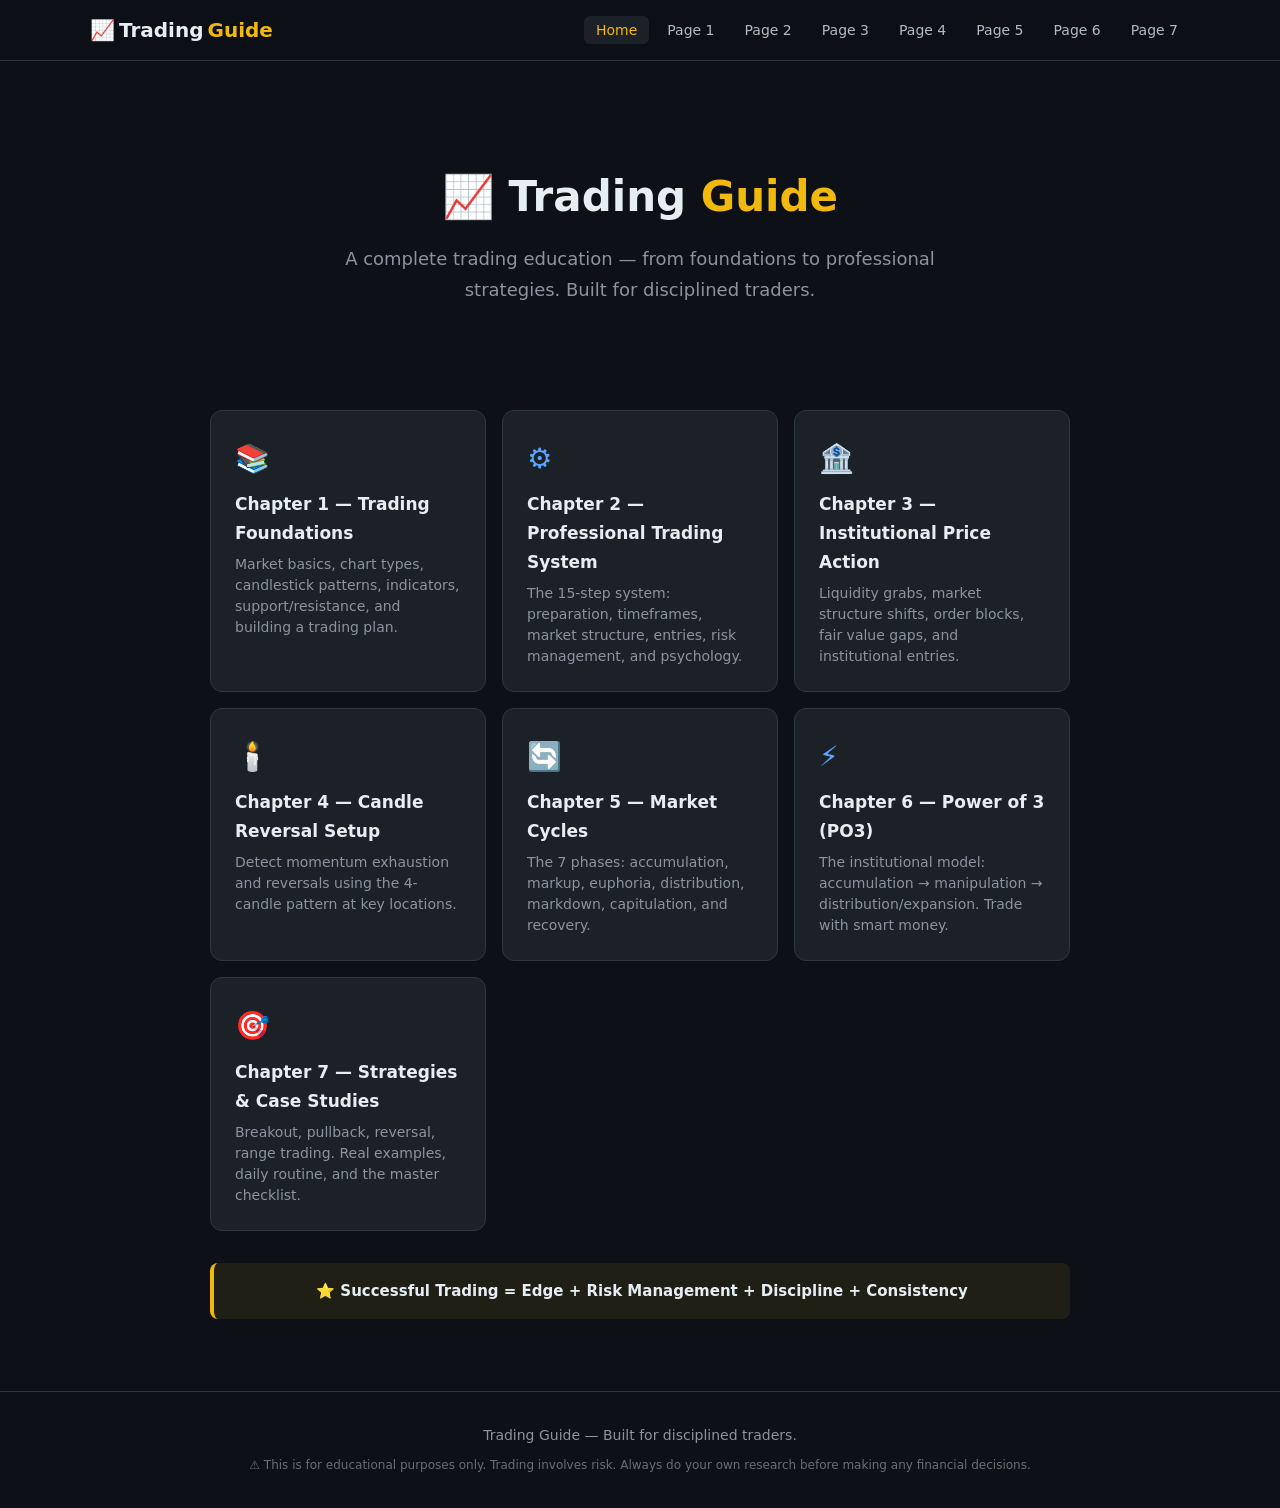
==== commit e675223a: "Fix all trading guide issues: RR 1:3, accessibility, deduplication, hyperlinks, instrument labels" ====
--- a/index.html
+++ b/index.html
@@ -10,14 +10,14 @@
 
   <nav class="navbar">
     <div class="navbar-inner">
-      <a href="index.html" class="nav-logo">📈 Trading <span>Guide</span></a>
+      <a href="index.html" class="nav-logo"><span aria-hidden="true">📈</span> Trading <span>Guide</span></a>
       <button class="nav-toggle" onclick="document.querySelector('.nav-links').classList.toggle('open')" aria-label="Toggle menu">
         <span></span><span></span><span></span>
       </button>
       <ul class="nav-links">
         <li><a href="index.html" class="active">Home</a></li>
-        <li><a href="TradingGuidePage1.html">Page 1</a></li>
-        <li><a href="TradingGuidePage2.html">Page 2</a></li>
+        <li><a href="TradingGuidePage1/TradingGuidePage1.html">Page 1</a></li>
+        <li><a href="TradingGuidePage2/TradingGuidePage2.html">Page 2</a></li>
         <li><a href="TradingGuidePage3/TradingGuidePage3.html">Page 3</a></li>
         <li><a href="TradingGuidePage4/TradingGuidePage4.html">Page 4</a></li>
         <li><a href="TradingGuidePage5/TradingGuidePage5.html">Page 5</a></li>
@@ -36,13 +36,13 @@
 
     <div class="chapter-grid">
 
-      <a href="TradingGuidePage1.html" class="chapter-card">
+      <a href="TradingGuidePage1/TradingGuidePage1.html" class="chapter-card">
         <div class="chapter-num">📚</div>
         <h3>Chapter 1 — Trading Foundations</h3>
         <p>Market basics, chart types, candlestick patterns, indicators, support/resistance, and building a trading plan.</p>
       </a>
 
-      <a href="TradingGuidePage2.html" class="chapter-card">
+      <a href="TradingGuidePage2/TradingGuidePage2.html" class="chapter-card">
         <div class="chapter-num">⚙️</div>
         <h3>Chapter 2 — Professional Trading System</h3>
         <p>The 15-step system: preparation, timeframes, market structure, entries, risk management, and psychology.</p>
@@ -69,7 +69,7 @@
       <a href="TradingGuidePage6/TradingGuidePage6.html" class="chapter-card">
         <div class="chapter-num">⚡</div>
         <h3>Chapter 6 — Power of 3 (PO3)</h3>
-        <p>The institutional model: accumulation → manipulation → distribution. Trade with smart money.</p>
+        <p>The institutional model: accumulation → manipulation → distribution/expansion. Trade with smart money.</p>
       </a>
 
       <a href="TradingGuidePage7/TradingGuidePage7.html" class="chapter-card">
--- a/styles.css
+++ b/styles.css
@@ -154,6 +154,14 @@
 }
 .section-card:hover { border-color: #484f58; }
 
+.section-card img {
+  max-width: 100%;
+  height: auto;
+  border-radius: 8px;
+  margin: 16px 0;
+  border: 1px solid var(--border-color);
+}
+
 .section-card h2 {
   font-size: 22px;
   font-weight: 700;
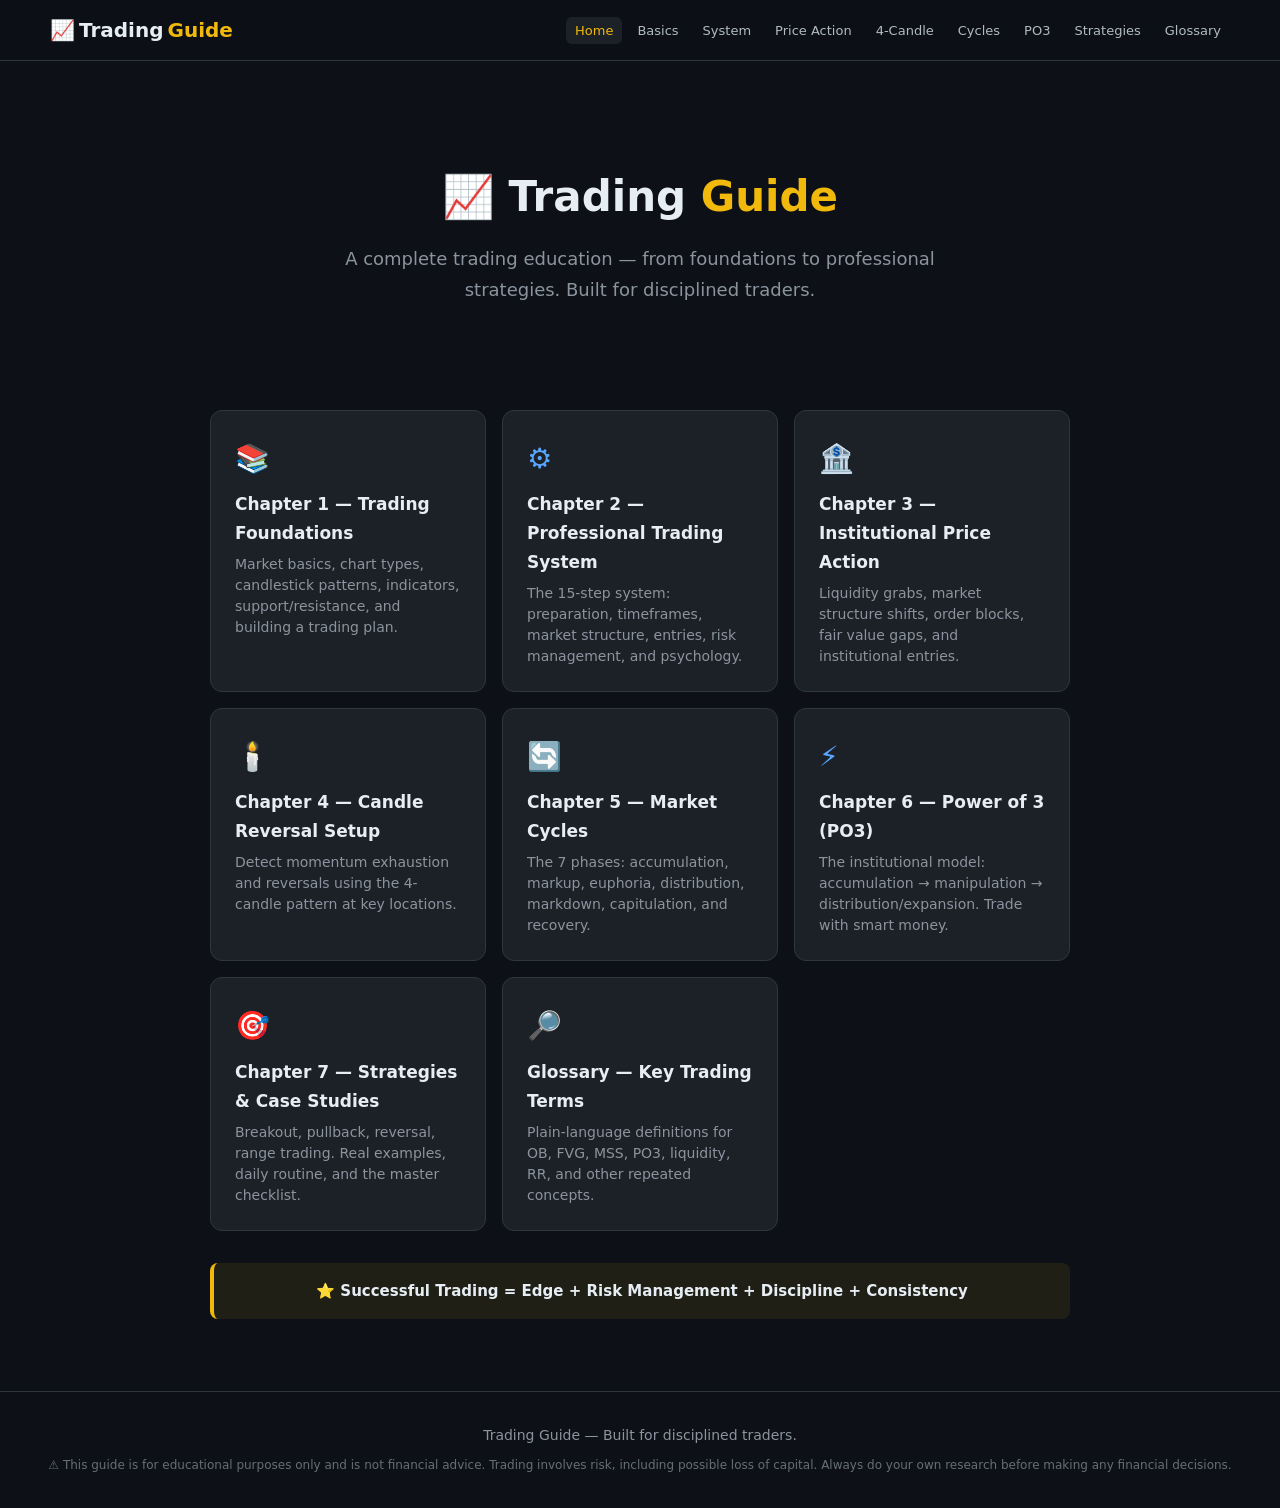
==== commit 23a05971: "Improve trading guide clarity and navigation Co-authored-by: Manoj Nath <manojnathsaud@users.noreply" ====
--- a/index.html
+++ b/index.html
@@ -16,13 +16,14 @@
       </button>
       <ul class="nav-links">
         <li><a href="index.html" class="active">Home</a></li>
-        <li><a href="TradingGuidePage1/TradingGuidePage1.html">Page 1</a></li>
-        <li><a href="TradingGuidePage2/TradingGuidePage2.html">Page 2</a></li>
-        <li><a href="TradingGuidePage3/TradingGuidePage3.html">Page 3</a></li>
-        <li><a href="TradingGuidePage4/TradingGuidePage4.html">Page 4</a></li>
-        <li><a href="TradingGuidePage5/TradingGuidePage5.html">Page 5</a></li>
-        <li><a href="TradingGuidePage6/TradingGuidePage6.html">Page 6</a></li>
-        <li><a href="TradingGuidePage7/TradingGuidePage7.html">Page 7</a></li>
+        <li><a href="TradingGuidePage1/TradingGuidePage1.html">Basics</a></li>
+        <li><a href="TradingGuidePage2/TradingGuidePage2.html">System</a></li>
+        <li><a href="TradingGuidePage3/TradingGuidePage3.html">Price Action</a></li>
+        <li><a href="TradingGuidePage4/TradingGuidePage4.html">4-Candle</a></li>
+        <li><a href="TradingGuidePage5/TradingGuidePage5.html">Cycles</a></li>
+        <li><a href="TradingGuidePage6/TradingGuidePage6.html">PO3</a></li>
+        <li><a href="TradingGuidePage7/TradingGuidePage7.html">Strategies</a></li>
+        <li><a href="glossary.html">Glossary</a></li>
       </ul>
     </div>
   </nav>
@@ -78,9 +79,15 @@
         <p>Breakout, pullback, reversal, range trading. Real examples, daily routine, and the master checklist.</p>
       </a>
 
+      <a href="glossary.html" class="chapter-card">
+        <div class="chapter-num">🔎</div>
+        <h3>Glossary — Key Trading Terms</h3>
+        <p>Plain-language definitions for OB, FVG, MSS, PO3, liquidity, RR, and other repeated concepts.</p>
+      </a>
+
     </div>
 
-    <div class="callout callout-gold text-center" style="margin-top: 32px;">
+    <div class="callout callout-gold text-center feature-callout">
       <strong>⭐ Successful Trading = Edge + Risk Management + Discipline + Consistency</strong>
     </div>
 
@@ -88,7 +95,7 @@
 
   <footer class="footer">
     <p>Trading Guide — Built for disciplined traders.</p>
-    <p class="disclaimer">⚠ This is for educational purposes only. Trading involves risk. Always do your own research before making any financial decisions.</p>
+    <p class="disclaimer">⚠ This guide is for educational purposes only and is not financial advice. Trading involves risk, including possible loss of capital. Always do your own research before making any financial decisions.</p>
   </footer>
 
 </body>
--- a/styles.css
+++ b/styles.css
@@ -46,7 +46,7 @@
 }
 
 .navbar-inner {
-  max-width: 1100px;
+  max-width: 1180px;
   margin: 0 auto;
   display: flex;
   align-items: center;
@@ -73,9 +73,9 @@
 }
 
 .nav-links a {
-  padding: 6px 12px;
+  padding: 6px 9px;
   border-radius: 6px;
-  font-size: 14px;
+  font-size: 13px;
   color: var(--text-secondary);
   transition: all 0.2s;
 }
@@ -223,6 +223,33 @@
 
 .callout strong { color: var(--text-primary); }
 
+.feature-callout { margin-top: 32px; }
+.large-callout { font-size: 16px; }
+
+.note-list {
+  color: var(--text-secondary);
+  padding-left: 20px;
+  margin: 12px 0;
+}
+
+.quote-note {
+  border-left: 3px solid var(--accent-gold);
+  padding-left: 16px;
+  color: var(--text-muted);
+  font-style: italic;
+  margin: 12px 0;
+}
+
+.highlight-card {
+  border-color: var(--accent-gold);
+  background: rgba(240, 185, 11, 0.05);
+}
+
+.danger-card {
+  border-color: var(--accent-red);
+  background: rgba(234, 57, 67, 0.05);
+}
+
 /* ===== Labels ===== */
 .label {
   display: inline-block;
@@ -315,6 +342,39 @@
 .chapter-card h3 { font-size: 17px; margin-bottom: 6px; color: var(--text-primary); }
 .chapter-card p { font-size: 14px; color: var(--text-muted); line-height: 1.5; }
 
+/* ===== Glossary ===== */
+.glossary-grid {
+  display: grid;
+  grid-template-columns: repeat(auto-fit, minmax(260px, 1fr));
+  gap: 16px;
+}
+
+.glossary-term {
+  background: var(--card-bg);
+  border: 1px solid var(--border-color);
+  border-radius: 12px;
+  padding: 20px;
+}
+
+.glossary-term h2 {
+  color: var(--accent-gold);
+  font-size: 18px;
+  margin-bottom: 8px;
+}
+
+.glossary-term p {
+  color: var(--text-secondary);
+  font-size: 15px;
+  line-height: 1.6;
+}
+
+.glossary-term .related {
+  display: block;
+  margin-top: 10px;
+  color: var(--text-muted);
+  font-size: 13px;
+}
+
 /* ===== Utility Classes ===== */
 .mt-2 { margin-top: 16px !important; }
 .mt-3 { margin-top: 24px !important; }
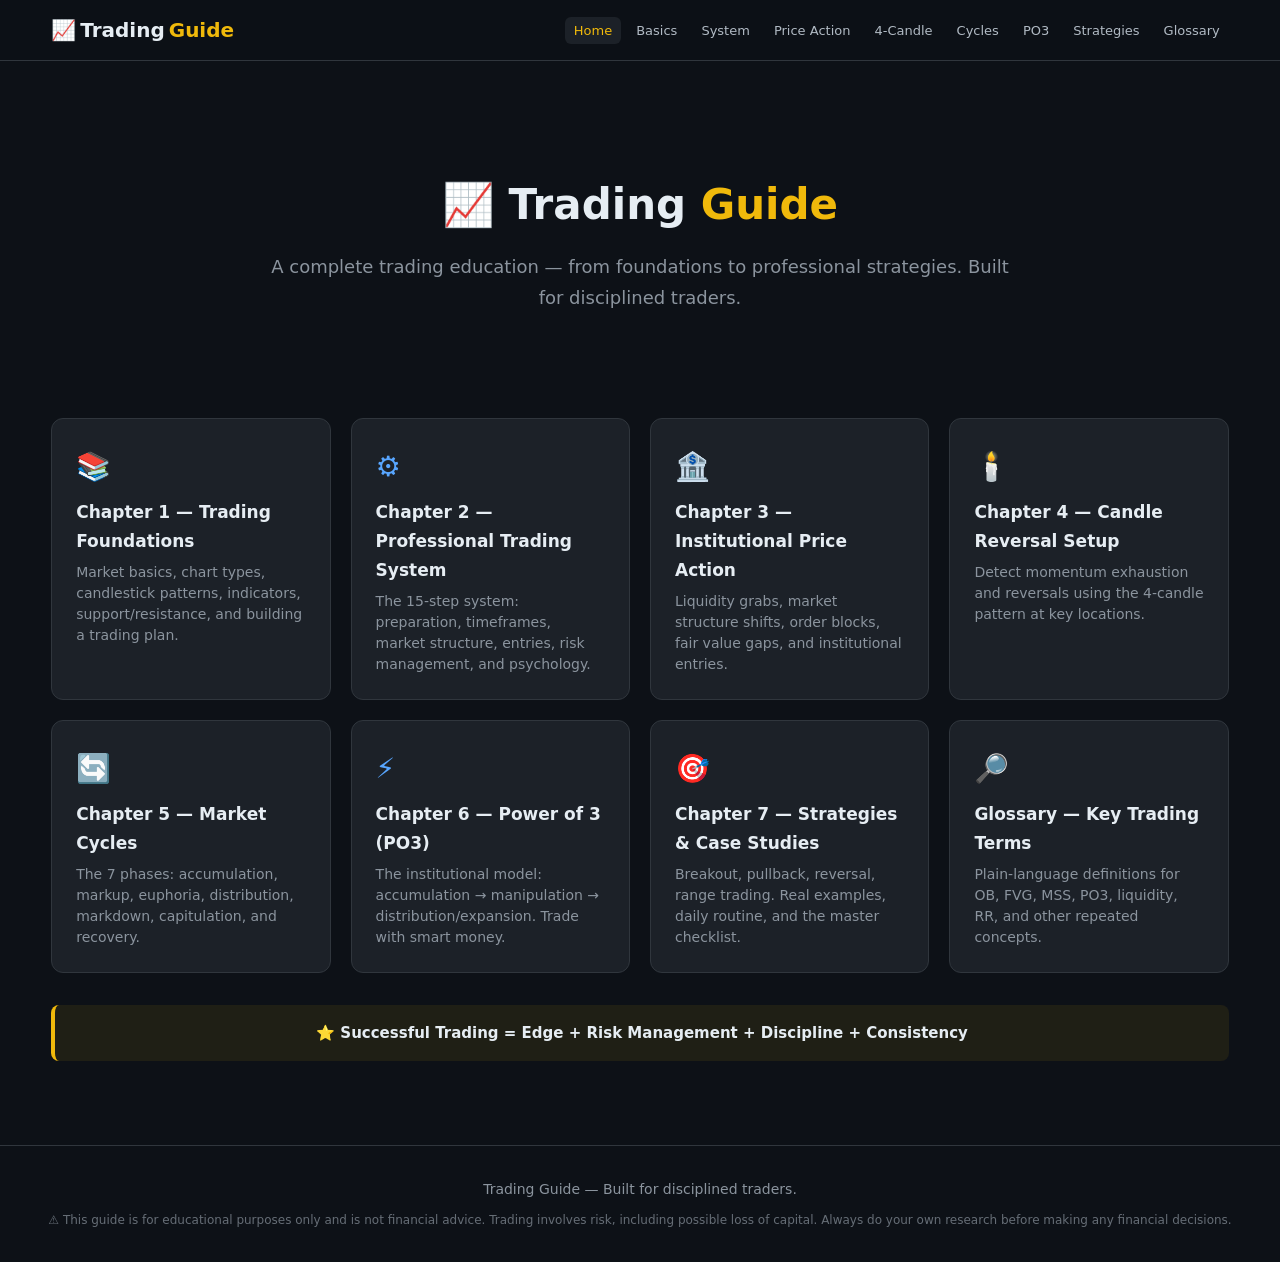
==== commit d841ada5: "Add SVG favicon and link across all HTML pages" ====
--- a/index.html
+++ b/index.html
@@ -2,6 +2,7 @@
 <html lang="en">
 <head>
   <meta charset="UTF-8">
+  <link rel="icon" type="image/svg+xml" href="favicon.svg">
   <meta name="viewport" content="width=device-width, initial-scale=1.0">
   <title>Trading Guide — Master the Market</title>
   <link rel="stylesheet" href="styles.css">
--- a/styles.css
+++ b/styles.css
@@ -14,6 +14,8 @@
   --link-color: #58a6ff;
   --nav-bg: rgba(13, 17, 23, 0.95);
   --font-main: 'Segoe UI', system-ui, -apple-system, sans-serif;
+  --layout-max-width: 1760px;
+  --layout-gutter: clamp(20px, 4vw, 64px);
 }
 
 /* ===== Reset ===== */
@@ -42,11 +44,11 @@
   background: var(--nav-bg);
   backdrop-filter: blur(12px);
   border-bottom: 1px solid var(--border-color);
-  padding: 0 20px;
+  padding: 0 var(--layout-gutter);
 }
 
 .navbar-inner {
-  max-width: 1180px;
+  max-width: var(--layout-max-width);
   margin: 0 auto;
   display: flex;
   align-items: center;
@@ -109,9 +111,9 @@
 
 /* ===== Main Content ===== */
 .main-content {
-  max-width: 900px;
+  max-width: var(--layout-max-width);
   margin: 0 auto;
-  padding: 40px 20px 60px;
+  padding: 48px var(--layout-gutter) 72px;
 }
 
 /* ===== Page Title ===== */
@@ -148,7 +150,7 @@
   background: var(--card-bg);
   border: 1px solid var(--border-color);
   border-radius: 12px;
-  padding: 28px 28px 24px;
+  padding: 32px;
   margin-bottom: 24px;
   transition: border-color 0.3s;
 }
@@ -312,12 +314,12 @@
 }
 .hero h1 { font-size: 42px; font-weight: 800; margin-bottom: 12px; }
 .hero h1 span { color: var(--accent-gold); }
-.hero p { font-size: 18px; color: var(--text-muted); max-width: 600px; margin: 0 auto 32px; }
+.hero p { font-size: 18px; color: var(--text-muted); max-width: 760px; margin: 0 auto 32px; }
 
 .chapter-grid {
   display: grid;
   grid-template-columns: repeat(auto-fit, minmax(260px, 1fr));
-  gap: 16px;
+  gap: 20px;
   margin: 32px 0;
 }
 
@@ -345,8 +347,8 @@
 /* ===== Glossary ===== */
 .glossary-grid {
   display: grid;
-  grid-template-columns: repeat(auto-fit, minmax(260px, 1fr));
-  gap: 16px;
+  grid-template-columns: repeat(auto-fit, minmax(280px, 1fr));
+  gap: 20px;
 }
 
 .glossary-term {
@@ -386,6 +388,17 @@
 .text-muted { color: var(--text-muted) !important; }
 
 /* ===== Responsive ===== */
+@media (min-width: 901px) {
+  .toc ol {
+    column-count: 2;
+    column-gap: 48px;
+  }
+
+  .toc li {
+    break-inside: avoid;
+  }
+}
+
 @media (max-width: 600px) {
   .page-title { font-size: 26px; }
   .hero h1 { font-size: 32px; }
